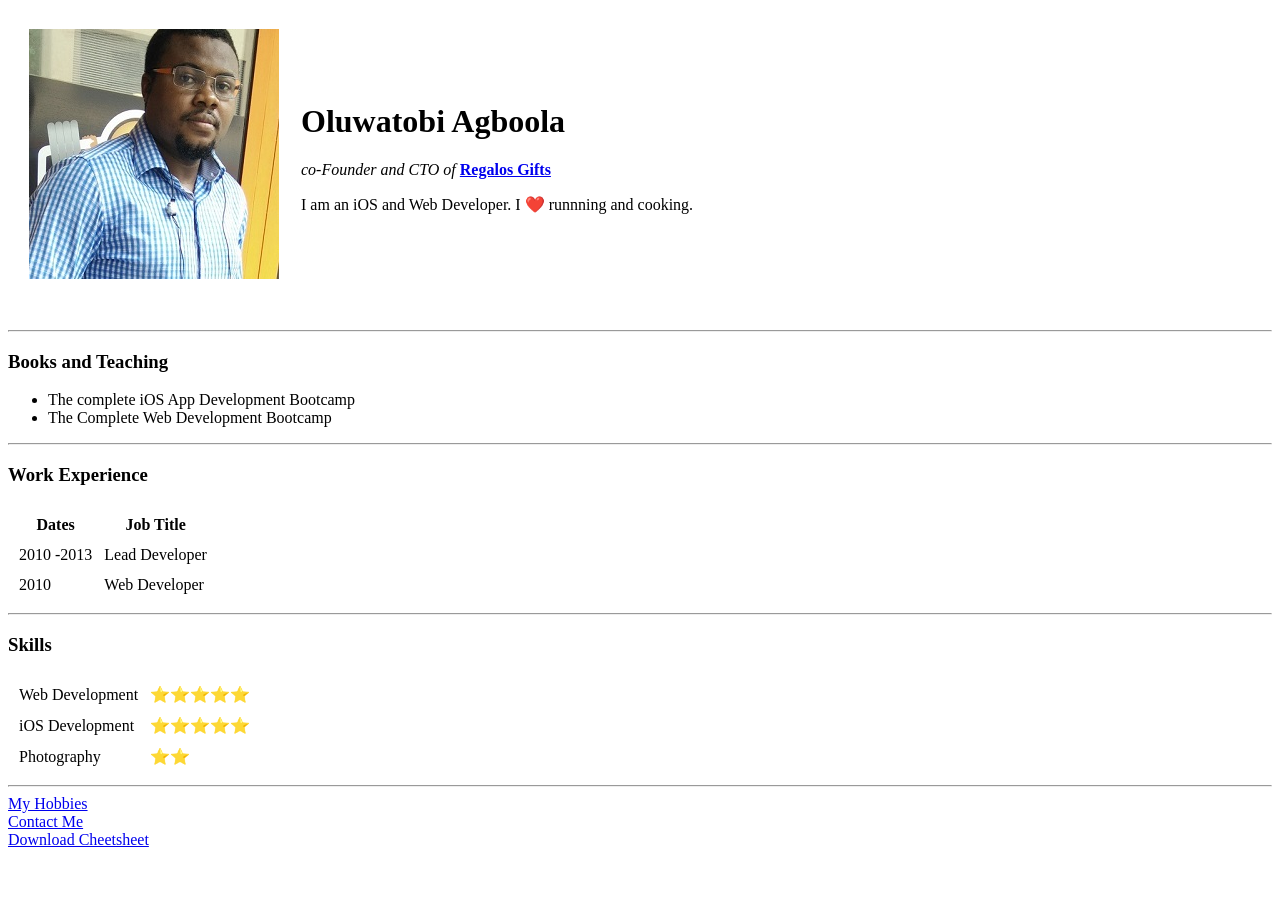
==== index.html @ 07830fc8 "Added Initial Cv website files" ====
<!DOCTYPE html>
<html lang="en" dir="ltr">

<head>
  <meta charset="utf-8">
  <title>Tobi's Personal Site</title>
</head>

<body>
  <table cellspacing="20">
    <tr>
      <td><img align src="images/toby.jpg" alt="Oluwatobi Agboola Pic"></td>
      <td>
        <h1>Oluwatobi Agboola</h1>
        <p><em>co-Founder and CTO of</em> <strong><a href="http://regalosgifts.com.ng">Regalos Gifts</strong></a></p>
        <p>I am an iOS and Web Developer. I ❤️ runnning and cooking.</p>
      </td>

    </tr>
  </table>


  <br>

  <hr>
  <h3>Books and Teaching</h3>
  <ul>
    <li>The complete iOS App Development Bootcamp</li>
    <li>The Complete Web Development Bootcamp</li>
  </ul>
  <hr>
  <h3>Work Experience</h3>
  <table cellspacing="10">
    <thead>
      <tr>
        <th>Dates</th>
        <th>Job Title</th>
      </tr>
    </thead>
    <tbody>
      <tr>
        <td>2010 -2013</td>
        <td>Lead Developer</td>
      </tr>
      <tr>
        <td>2010</td>
        <td>Web Developer</td>
      </tr>
    </tbody>
    <tfoot>

    </tfoot>


  </table>
  <hr>
  <h3>Skills</h3>
  <table cellspacing="10">
    <tr>
      <td>Web Development</td>
      <td>⭐⭐⭐⭐⭐</td>
    </tr>
    <tr>
      <td>iOS Development</td>
      <td>⭐⭐⭐⭐⭐</td>
    </tr>
    <tr>
      <td>Photography</td>
      <td>⭐⭐</td>
    </tr>
  </table>
  <hr>
  <a href="hobbies.html">My Hobbies</a>
  <br>
  <a href="contact.html">Contact Me</a>
  <br>
  <a href="https://web.stanford.edu/group/csp/cs21/htmlcheatsheet.pdf" download>Download Cheetsheet</a>



</body>

</html>
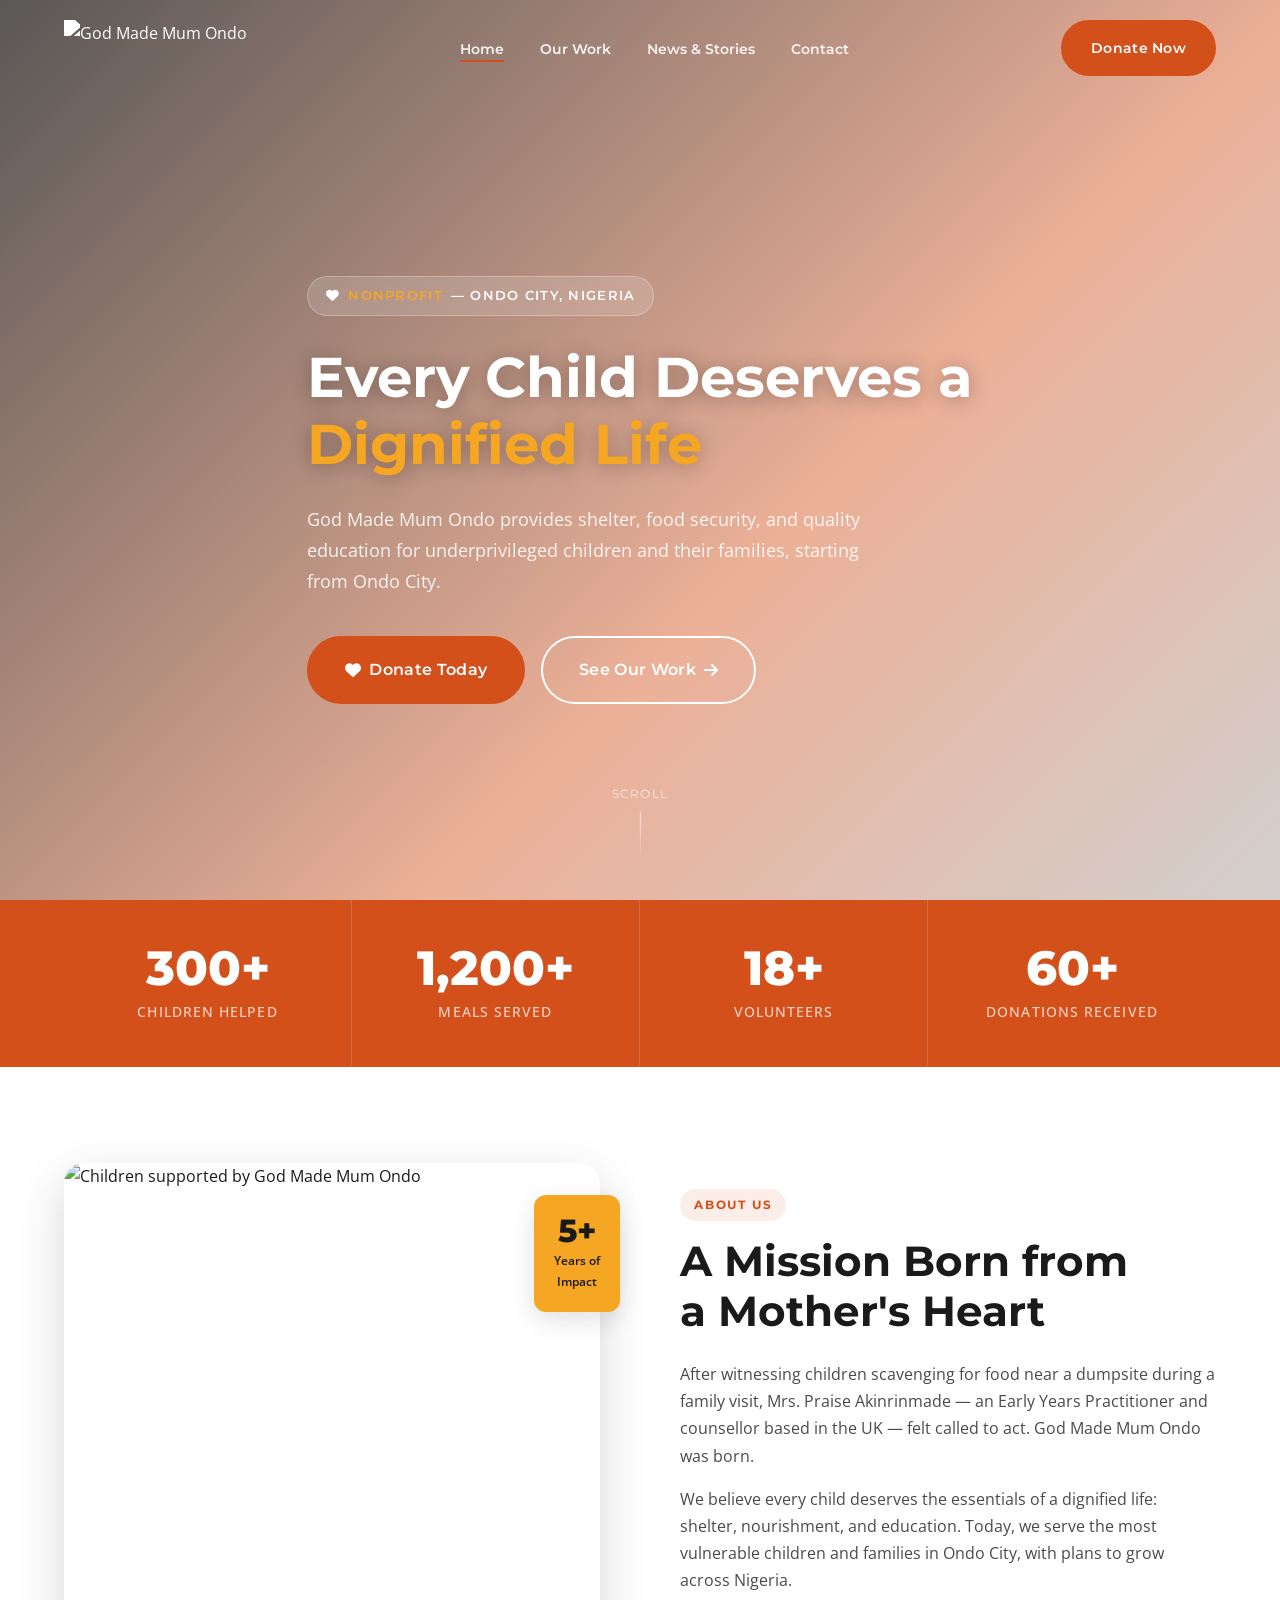
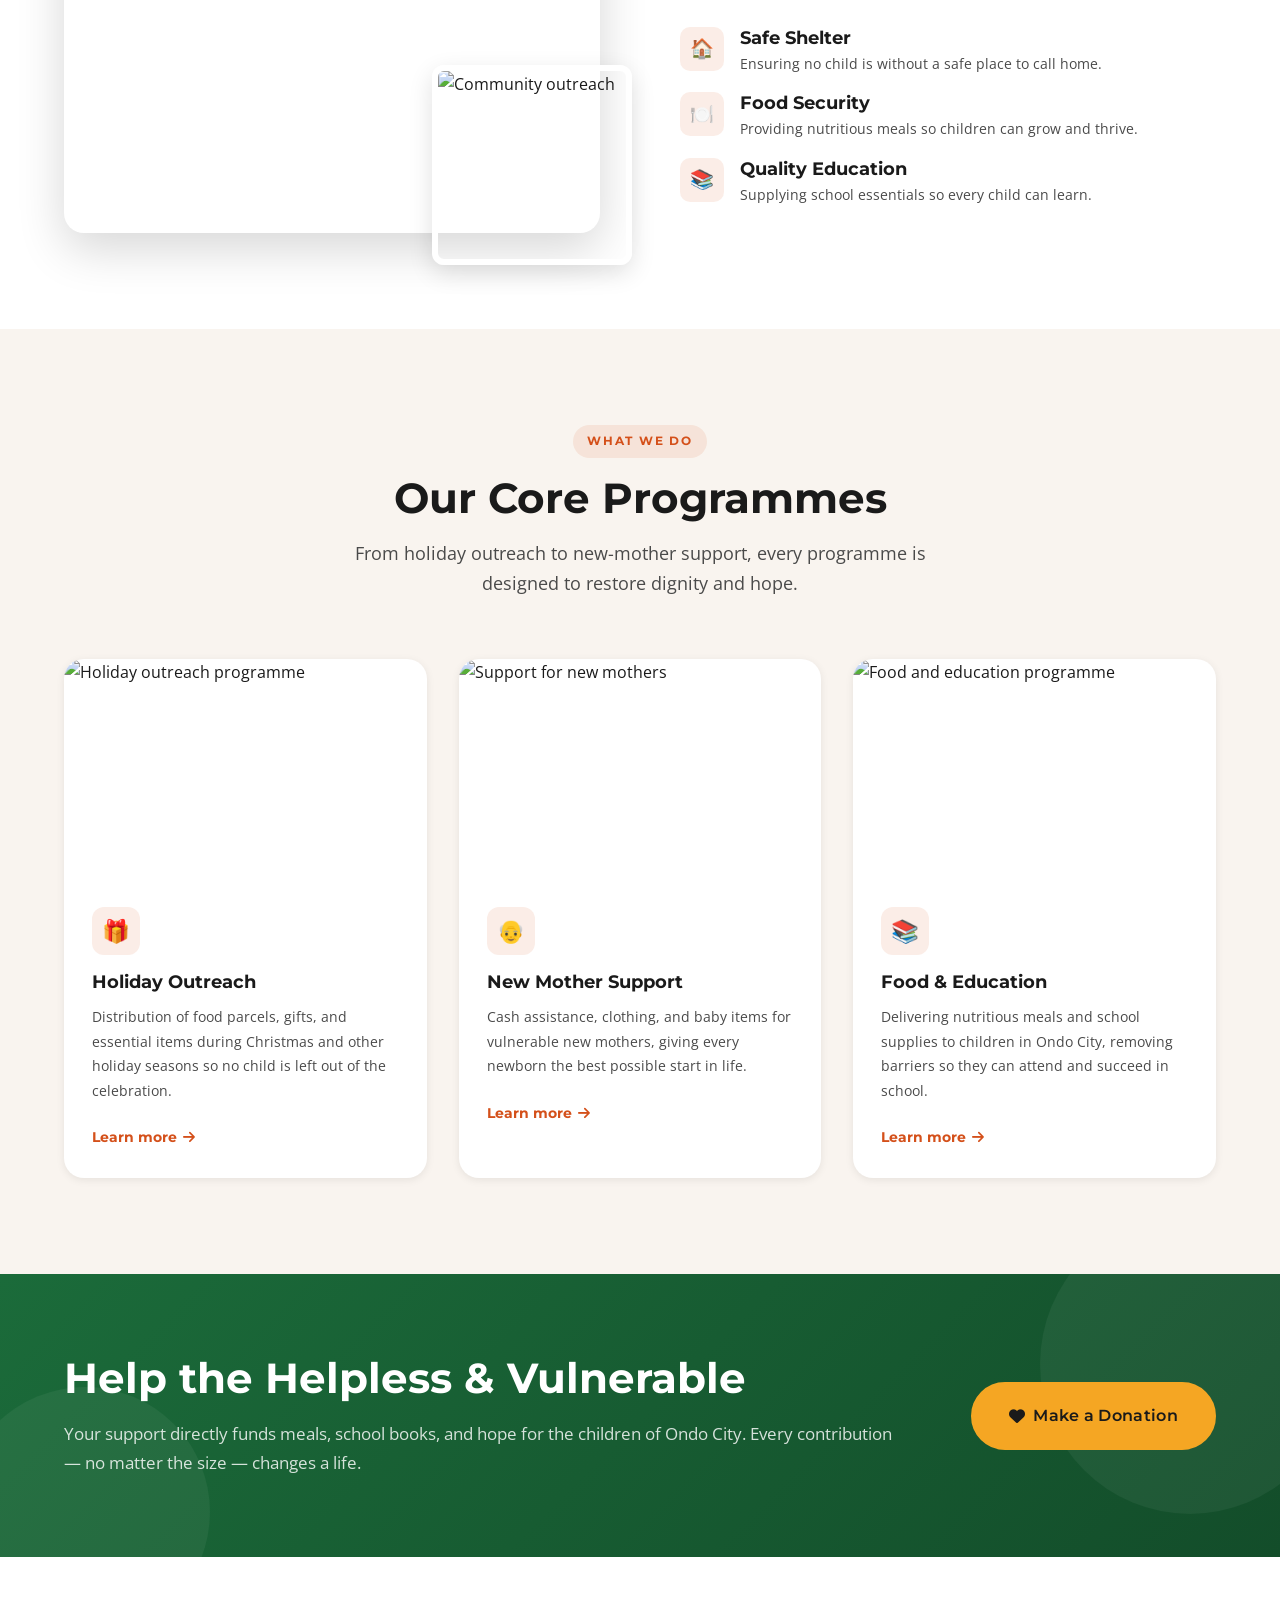
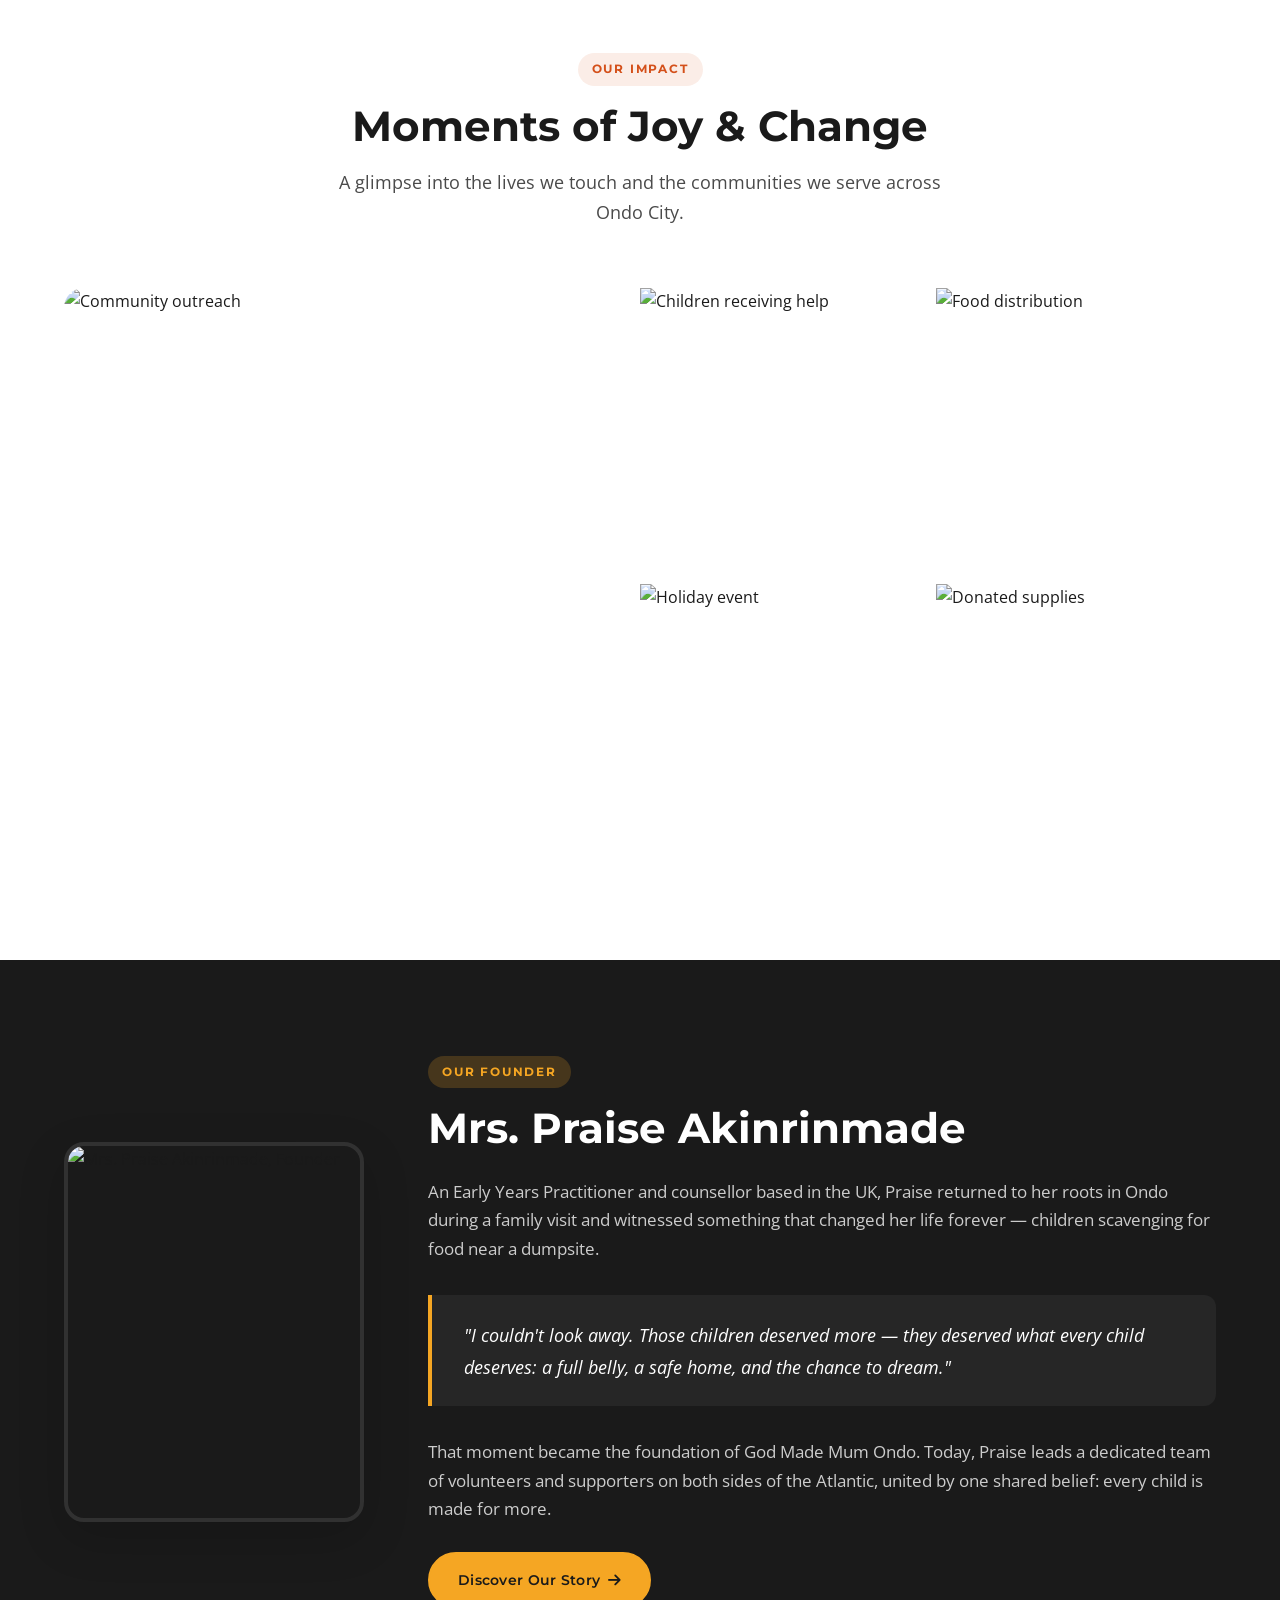
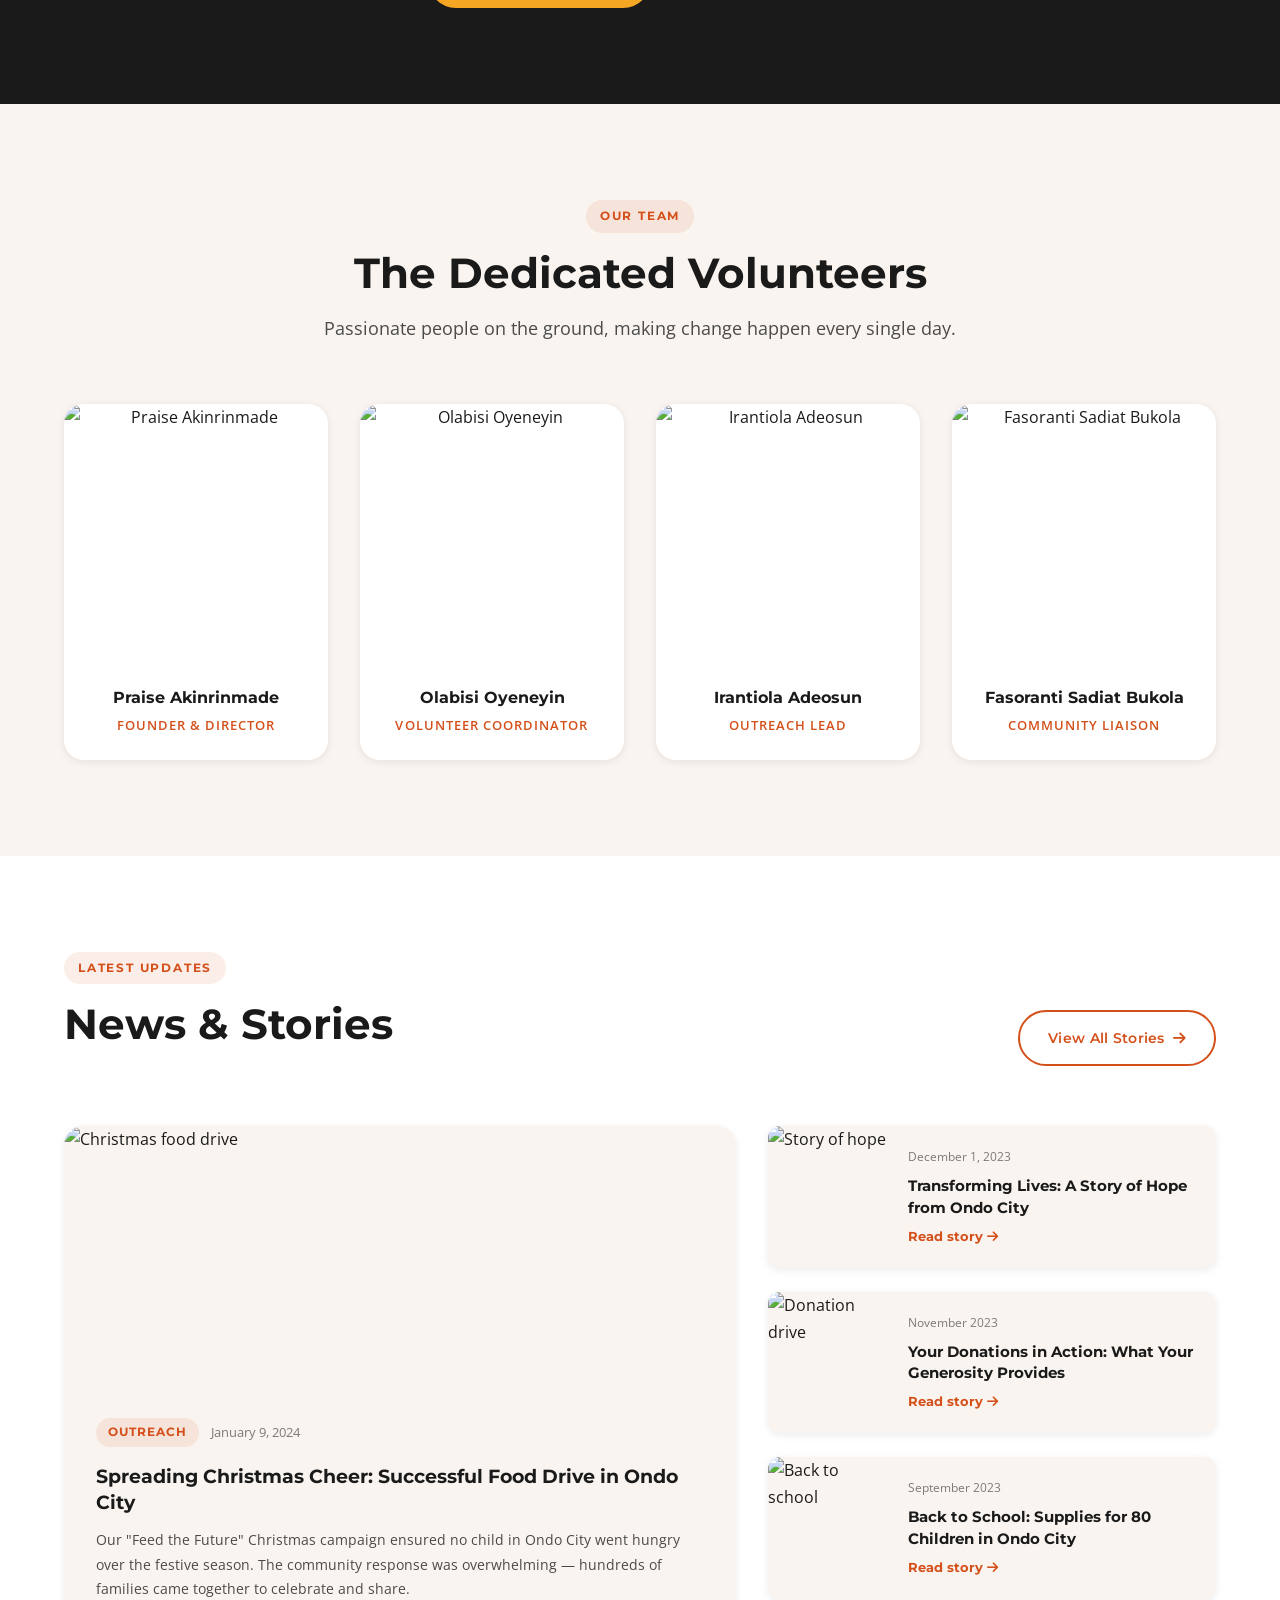
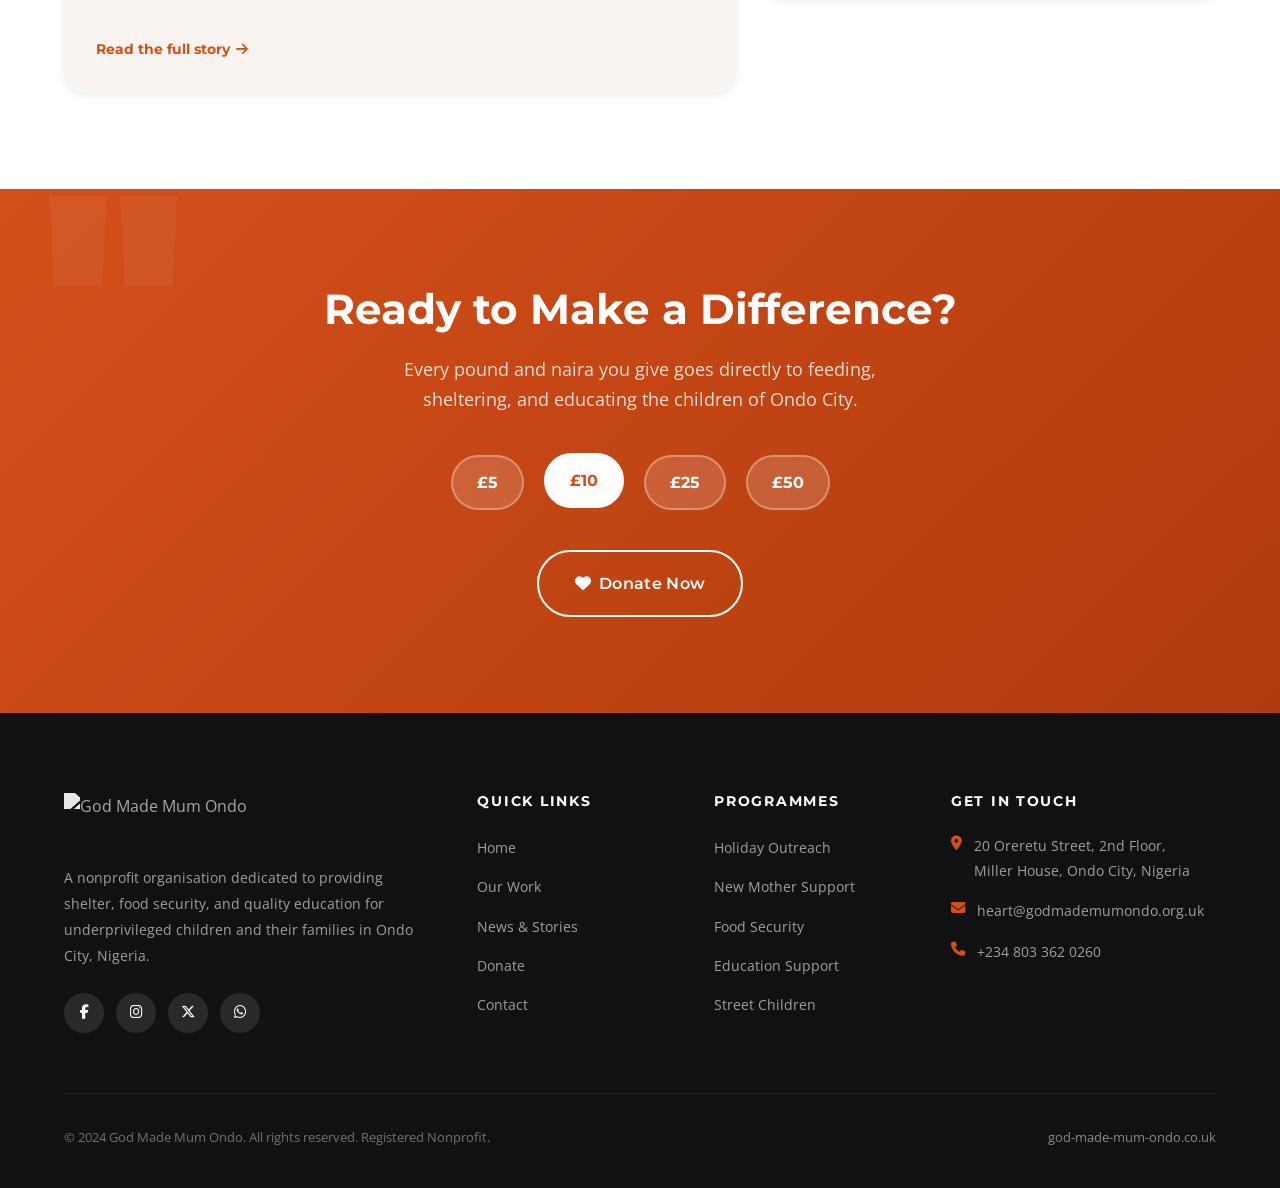
==== commit 73405efd: "Rebuild God Made Mum Ondo nonprofit website with polished modern design Complete redesign of the cha" ====
--- a/index.html
+++ b/index.html
@@ -1,83 +1,543 @@
 <!DOCTYPE html>
-<html lang="en" dir="ltr">
-
+<html lang="en">
 <head>
-  <meta charset="utf-8">
-  <title>Tobi's Personal Site</title>
+  <meta charset="UTF-8" />
+  <meta name="viewport" content="width=device-width, initial-scale=1.0" />
+  <meta name="description" content="God Made Mum Ondo – A nonprofit providing shelter, food, and education for vulnerable children and families in Ondo City, Nigeria." />
+  <title>God Made Mum Ondo | Help the Helpless &amp; Vulnerable</title>
+
+  <!-- Fonts -->
+  <link rel="preconnect" href="https://fonts.googleapis.com" />
+  <link rel="preconnect" href="https://fonts.gstatic.com" crossorigin />
+  <link href="https://fonts.googleapis.com/css2?family=Montserrat:wght@400;600;700;800&family=Open+Sans:ital,wght@0,400;0,500;0,600;1,400&display=swap" rel="stylesheet" />
+
+  <!-- Icons -->
+  <link rel="stylesheet" href="https://cdnjs.cloudflare.com/ajax/libs/font-awesome/6.5.1/css/all.min.css" />
+
+  <!-- Stylesheet -->
+  <link rel="stylesheet" href="styles.css" />
+
+  <link rel="icon" href="https://god-made-mum-ondo.co.uk/wp-content/uploads/2024/01/cropped-godmademum-logo.png" type="image/png" />
 </head>
-
 <body>
-  <table cellspacing="20">
-    <tr>
-      <td><img align src="images/toby.jpg" alt="Oluwatobi Agboola Pic"></td>
-      <td>
-        <h1>Oluwatobi Agboola</h1>
-        <p><em>co-Founder and CTO of</em> <strong><a href="http://regalosgifts.com.ng">Regalos Gifts</strong></a></p>
-        <p>I am an iOS and Web Developer. I ❤️ runnning and cooking.</p>
-      </td>
-
-    </tr>
-  </table>
-
-
-  <br>
-
-  <hr>
-  <h3>Books and Teaching</h3>
-  <ul>
-    <li>The complete iOS App Development Bootcamp</li>
-    <li>The Complete Web Development Bootcamp</li>
-  </ul>
-  <hr>
-  <h3>Work Experience</h3>
-  <table cellspacing="10">
-    <thead>
-      <tr>
-        <th>Dates</th>
-        <th>Job Title</th>
-      </tr>
-    </thead>
-    <tbody>
-      <tr>
-        <td>2010 -2013</td>
-        <td>Lead Developer</td>
-      </tr>
-      <tr>
-        <td>2010</td>
-        <td>Web Developer</td>
-      </tr>
-    </tbody>
-    <tfoot>
-
-    </tfoot>
-
-
-  </table>
-  <hr>
-  <h3>Skills</h3>
-  <table cellspacing="10">
-    <tr>
-      <td>Web Development</td>
-      <td>⭐⭐⭐⭐⭐</td>
-    </tr>
-    <tr>
-      <td>iOS Development</td>
-      <td>⭐⭐⭐⭐⭐</td>
-    </tr>
-    <tr>
-      <td>Photography</td>
-      <td>⭐⭐</td>
-    </tr>
-  </table>
-  <hr>
-  <a href="hobbies.html">My Hobbies</a>
-  <br>
-  <a href="contact.html">Contact Me</a>
-  <br>
-  <a href="https://web.stanford.edu/group/csp/cs21/htmlcheatsheet.pdf" download>Download Cheetsheet</a>
-
-
-
+
+  <!-- ===================== NAVBAR ===================== -->
+  <nav class="navbar">
+    <div class="container navbar-inner">
+      <a href="index.html" class="navbar-logo">
+        <img src="https://god-made-mum-ondo.co.uk/wp-content/uploads/2024/01/godmademum-logo.png" alt="God Made Mum Ondo" />
+      </a>
+
+      <ul class="navbar-nav">
+        <li><a href="index.html" class="active">Home</a></li>
+        <li><a href="our-work.html">Our Work</a></li>
+        <li><a href="news.html">News &amp; Stories</a></li>
+        <li><a href="contact.html">Contact</a></li>
+      </ul>
+
+      <div class="navbar-cta">
+        <a href="donate.html" class="btn btn-primary">Donate Now</a>
+      </div>
+
+      <button class="hamburger" aria-label="Open menu" aria-expanded="false">
+        <span></span><span></span><span></span>
+      </button>
+    </div>
+  </nav>
+
+  <!-- Mobile Menu -->
+  <div class="mobile-menu" role="dialog" aria-modal="true">
+    <button class="mobile-menu-close" aria-label="Close menu">&times;</button>
+    <a href="index.html">Home</a>
+    <a href="our-work.html">Our Work</a>
+    <a href="news.html">News &amp; Stories</a>
+    <a href="contact.html">Contact</a>
+    <a href="donate.html" class="btn btn-primary">Donate Now</a>
+  </div>
+
+  <!-- ===================== HERO ===================== -->
+  <section class="hero">
+    <div class="hero-bg"></div>
+    <div class="container">
+      <div class="hero-content">
+        <div class="hero-badge">
+          <i class="fa-solid fa-heart"></i>
+          <span>Nonprofit</span> &mdash; Ondo City, Nigeria
+        </div>
+
+        <h1>Every Child Deserves a<br /><em>Dignified Life</em></h1>
+
+        <p>
+          God Made Mum Ondo provides shelter, food security, and quality education
+          for underprivileged children and their families, starting from Ondo City.
+        </p>
+
+        <div class="hero-actions">
+          <a href="donate.html" class="btn btn-primary btn-lg">
+            <i class="fa-solid fa-heart"></i> Donate Today
+          </a>
+          <a href="our-work.html" class="btn btn-outline btn-lg">
+            See Our Work <i class="fa-solid fa-arrow-right"></i>
+          </a>
+        </div>
+      </div>
+    </div>
+
+    <div class="hero-scroll">Scroll</div>
+  </section>
+
+  <!-- ===================== STATS BAR ===================== -->
+  <section class="stats-bar">
+    <div class="container">
+      <div class="stats-grid">
+        <div class="stat-item fade-up">
+          <div class="stat-number" data-count="500" data-suffix="+">0</div>
+          <div class="stat-label">Children Helped</div>
+        </div>
+        <div class="stat-item fade-up fade-up-delay-1">
+          <div class="stat-number" data-count="2000" data-suffix="+">0</div>
+          <div class="stat-label">Meals Served</div>
+        </div>
+        <div class="stat-item fade-up fade-up-delay-2">
+          <div class="stat-number" data-count="30" data-suffix="+">0</div>
+          <div class="stat-label">Volunteers</div>
+        </div>
+        <div class="stat-item fade-up fade-up-delay-3">
+          <div class="stat-number" data-count="100" data-suffix="+">0</div>
+          <div class="stat-label">Donations Received</div>
+        </div>
+      </div>
+    </div>
+  </section>
+
+  <!-- ===================== ABOUT ===================== -->
+  <section class="section about">
+    <div class="container">
+      <div class="about-grid">
+
+        <div class="about-images fade-up">
+          <img
+            class="about-img-main"
+            src="https://god-made-mum-ondo.co.uk/wp-content/uploads/2024/01/cveoh_jjmee-1024x813.jpg"
+            alt="Children supported by God Made Mum Ondo"
+          />
+          <div class="about-badge">
+            <div class="about-badge-number">5+</div>
+            <div class="about-badge-text">Years of<br>Impact</div>
+          </div>
+          <img
+            class="about-img-accent"
+            src="https://god-made-mum-ondo.co.uk/wp-content/uploads/2024/01/ym4my-xj8ey-683x1024.jpg"
+            alt="Community outreach"
+          />
+        </div>
+
+        <div class="about-content fade-up fade-up-delay-2">
+          <span class="section-label">About Us</span>
+          <h2>A Mission Born from<br />a Mother's Heart</h2>
+          <p>
+            After witnessing children scavenging for food near a dumpsite during
+            a family visit, Mrs. Praise Akinrinmade — an Early Years Practitioner
+            and counsellor based in the UK — felt called to act. God Made Mum Ondo
+            was born.
+          </p>
+          <p>
+            We believe every child deserves the essentials of a dignified life:
+            shelter, nourishment, and education. Today, we serve the most vulnerable
+            children and families in Ondo City, with plans to grow across Nigeria.
+          </p>
+
+          <div class="about-values">
+            <div class="about-value">
+              <div class="about-value-icon">&#127968;</div>
+              <div class="about-value-text">
+                <h4>Safe Shelter</h4>
+                <p>Ensuring no child is without a safe place to call home.</p>
+              </div>
+            </div>
+            <div class="about-value">
+              <div class="about-value-icon">&#127869;&#65039;</div>
+              <div class="about-value-text">
+                <h4>Food Security</h4>
+                <p>Providing nutritious meals so children can grow and thrive.</p>
+              </div>
+            </div>
+            <div class="about-value">
+              <div class="about-value-icon">&#128218;</div>
+              <div class="about-value-text">
+                <h4>Quality Education</h4>
+                <p>Supplying school essentials so every child can learn.</p>
+              </div>
+            </div>
+          </div>
+        </div>
+
+      </div>
+    </div>
+  </section>
+
+  <!-- ===================== PROGRAMS ===================== -->
+  <section class="section programs">
+    <div class="container">
+      <div class="section-header center">
+        <span class="section-label">What We Do</span>
+        <h2>Our Core Programmes</h2>
+        <p>From holiday outreach to new-mother support, every programme is designed to restore dignity and hope.</p>
+      </div>
+
+      <div class="programs-grid">
+
+        <div class="program-card fade-up">
+          <div class="program-card-img">
+            <img src="https://god-made-mum-ondo.co.uk/wp-content/uploads/2024/01/img_feedback_Home01-9SMK7PU.jpg" alt="Holiday outreach programme" />
+          </div>
+          <div class="program-card-body">
+            <div class="program-card-icon">&#127873;</div>
+            <h3>Holiday Outreach</h3>
+            <p>Distribution of food parcels, gifts, and essential items during Christmas and other holiday seasons so no child is left out of the celebration.</p>
+            <a href="our-work.html" class="program-card-link">Learn more <i class="fa-solid fa-arrow-right"></i></a>
+          </div>
+        </div>
+
+        <div class="program-card fade-up fade-up-delay-1">
+          <div class="program-card-img">
+            <img src="https://god-made-mum-ondo.co.uk/wp-content/uploads/2024/01/img_feedback_Home01-6XDVXLQ.jpg" alt="Support for new mothers" />
+          </div>
+          <div class="program-card-body">
+            <div class="program-card-icon">&#128116;</div>
+            <h3>New Mother Support</h3>
+            <p>Cash assistance, clothing, and baby items for vulnerable new mothers, giving every newborn the best possible start in life.</p>
+            <a href="our-work.html" class="program-card-link">Learn more <i class="fa-solid fa-arrow-right"></i></a>
+          </div>
+        </div>
+
+        <div class="program-card fade-up fade-up-delay-2">
+          <div class="program-card-img">
+            <img src="https://god-made-mum-ondo.co.uk/wp-content/uploads/2024/01/img_feedback_Home01-H92P9TT.jpg" alt="Food and education programme" />
+          </div>
+          <div class="program-card-body">
+            <div class="program-card-icon">&#128218;</div>
+            <h3>Food &amp; Education</h3>
+            <p>Delivering nutritious meals and school supplies to children in Ondo City, removing barriers so they can attend and succeed in school.</p>
+            <a href="our-work.html" class="program-card-link">Learn more <i class="fa-solid fa-arrow-right"></i></a>
+          </div>
+        </div>
+
+      </div>
+    </div>
+  </section>
+
+  <!-- ===================== MISSION BANNER ===================== -->
+  <section class="mission-banner">
+    <div class="container">
+      <div class="mission-banner-inner">
+        <div class="fade-up">
+          <h2>Help the Helpless &amp; Vulnerable</h2>
+          <p>
+            Your support directly funds meals, school books, and hope for the children
+            of Ondo City. Every contribution — no matter the size — changes a life.
+          </p>
+        </div>
+        <div class="fade-up fade-up-delay-2">
+          <a href="donate.html" class="btn btn-secondary btn-lg">
+            <i class="fa-solid fa-heart"></i> Make a Donation
+          </a>
+        </div>
+      </div>
+    </div>
+  </section>
+
+  <!-- ===================== GALLERY ===================== -->
+  <section class="section gallery">
+    <div class="container">
+      <div class="section-header center">
+        <span class="section-label">Our Impact</span>
+        <h2>Moments of Joy &amp; Change</h2>
+        <p>A glimpse into the lives we touch and the communities we serve across Ondo City.</p>
+      </div>
+
+      <div class="gallery-grid fade-up">
+        <div class="gallery-item">
+          <img src="https://god-made-mum-ondo.co.uk/wp-content/uploads/2024/01/img_feedback_Home01-U8SCECN.jpg" alt="Community outreach" />
+          <div class="gallery-overlay"></div>
+        </div>
+        <div class="gallery-item">
+          <img src="https://god-made-mum-ondo.co.uk/wp-content/uploads/2024/01/img_feedback_Home01-UKNM2Q8.jpg" alt="Children receiving help" />
+          <div class="gallery-overlay"></div>
+        </div>
+        <div class="gallery-item">
+          <img src="https://god-made-mum-ondo.co.uk/wp-content/uploads/2024/01/img_feedback_Home01-5K6CPQD.jpg" alt="Food distribution" />
+          <div class="gallery-overlay"></div>
+        </div>
+        <div class="gallery-item">
+          <img src="https://god-made-mum-ondo.co.uk/wp-content/uploads/2024/12/2024-12-16-06_09_22-Instagram-—-Mozilla-Firefox.png" alt="Holiday event" />
+          <div class="gallery-overlay"></div>
+        </div>
+        <div class="gallery-item">
+          <img src="https://god-made-mum-ondo.co.uk/wp-content/uploads/2024/01/box.jpg" alt="Donated supplies" />
+          <div class="gallery-overlay"></div>
+        </div>
+      </div>
+    </div>
+  </section>
+
+  <!-- ===================== FOUNDER ===================== -->
+  <section class="founder">
+    <div class="container">
+      <div class="founder-inner">
+
+        <div class="founder-img fade-up">
+          <img
+            src="https://god-made-mum-ondo.co.uk/wp-content/uploads/2024/12/Praise-Akinrinmade-225x300.jpeg"
+            alt="Mrs. Praise Akinrinmade, Founder"
+          />
+        </div>
+
+        <div class="founder-content fade-up fade-up-delay-2">
+          <span class="section-label">Our Founder</span>
+          <h2>Mrs. Praise Akinrinmade</h2>
+          <p>
+            An Early Years Practitioner and counsellor based in the UK, Praise
+            returned to her roots in Ondo during a family visit and witnessed
+            something that changed her life forever — children scavenging for
+            food near a dumpsite.
+          </p>
+
+          <div class="founder-quote">
+            <p>
+              "I couldn't look away. Those children deserved more — they deserved
+              what every child deserves: a full belly, a safe home, and the chance
+              to dream."
+            </p>
+          </div>
+
+          <p>
+            That moment became the foundation of God Made Mum Ondo. Today, Praise
+            leads a dedicated team of volunteers and supporters on both sides of the
+            Atlantic, united by one shared belief: every child is made for more.
+          </p>
+
+          <a href="our-work.html" class="btn btn-secondary" style="margin-top:12px;">
+            Discover Our Story <i class="fa-solid fa-arrow-right"></i>
+          </a>
+        </div>
+
+      </div>
+    </div>
+  </section>
+
+  <!-- ===================== TEAM ===================== -->
+  <section class="section team">
+    <div class="container">
+      <div class="section-header center">
+        <span class="section-label">Our Team</span>
+        <h2>The Dedicated Volunteers</h2>
+        <p>Passionate people on the ground, making change happen every single day.</p>
+      </div>
+
+      <div class="team-grid">
+
+        <div class="team-card fade-up">
+          <div class="team-card-img">
+            <img src="https://god-made-mum-ondo.co.uk/wp-content/uploads/2024/12/Praise-Akinrinmade-225x300.jpeg" alt="Praise Akinrinmade" />
+          </div>
+          <div class="team-card-body">
+            <h4>Praise Akinrinmade</h4>
+            <p>Founder &amp; Director</p>
+          </div>
+        </div>
+
+        <div class="team-card fade-up fade-up-delay-1">
+          <div class="team-card-img">
+            <img src="https://god-made-mum-ondo.co.uk/wp-content/uploads/2024/01/img_Team-TPYW66E.jpg" alt="Olabisi Oyeneyin" />
+          </div>
+          <div class="team-card-body">
+            <h4>Olabisi Oyeneyin</h4>
+            <p>Volunteer Coordinator</p>
+          </div>
+        </div>
+
+        <div class="team-card fade-up fade-up-delay-2">
+          <div class="team-card-img">
+            <img src="https://god-made-mum-ondo.co.uk/wp-content/uploads/2024/01/img_Team-UQAW7C5.jpg" alt="Irantiola Adeosun" />
+          </div>
+          <div class="team-card-body">
+            <h4>Irantiola Adeosun</h4>
+            <p>Outreach Lead</p>
+          </div>
+        </div>
+
+        <div class="team-card fade-up fade-up-delay-3">
+          <div class="team-card-img">
+            <img src="https://god-made-mum-ondo.co.uk/wp-content/uploads/2024/01/img_team_Home02-ETLLW9Z.jpg" alt="Fasoranti Sadiat Bukola" />
+          </div>
+          <div class="team-card-body">
+            <h4>Fasoranti Sadiat Bukola</h4>
+            <p>Community Liaison</p>
+          </div>
+        </div>
+
+      </div>
+    </div>
+  </section>
+
+  <!-- ===================== NEWS SECTION ===================== -->
+  <section class="section news">
+    <div class="container">
+      <div class="section-header" style="display:flex;align-items:flex-end;justify-content:space-between;flex-wrap:wrap;gap:20px;">
+        <div>
+          <span class="section-label">Latest Updates</span>
+          <h2>News &amp; Stories</h2>
+        </div>
+        <a href="news.html" class="btn btn-outline-dark">View All Stories <i class="fa-solid fa-arrow-right"></i></a>
+      </div>
+
+      <div class="news-grid">
+
+        <div class="news-card fade-up">
+          <div class="news-card-img">
+            <img src="https://god-made-mum-ondo.co.uk/wp-content/uploads/2024/12/2024-12-16-06_09_22-Instagram-—-Mozilla-Firefox.png" alt="Christmas food drive" />
+          </div>
+          <div class="news-card-body">
+            <div class="news-card-meta">
+              <span class="news-tag">Outreach</span>
+              <span class="news-date">January 9, 2024</span>
+            </div>
+            <h3>Spreading Christmas Cheer: Successful Food Drive in Ondo City</h3>
+            <p>
+              Our "Feed the Future" Christmas campaign ensured no child in Ondo City
+              went hungry over the festive season. The community response was
+              overwhelming — hundreds of families came together to celebrate and share.
+            </p>
+            <a href="news.html" class="news-card-link">Read the full story <i class="fa-solid fa-arrow-right"></i></a>
+          </div>
+        </div>
+
+        <div class="news-sidebar">
+          <div class="news-mini fade-up fade-up-delay-1">
+            <div class="news-mini-img">
+              <img src="https://god-made-mum-ondo.co.uk/wp-content/uploads/2024/01/img_feedback_Home01-9SMK7PU.jpg" alt="Story of hope" />
+            </div>
+            <div class="news-mini-body">
+              <div class="news-date">December 1, 2023</div>
+              <h4>Transforming Lives: A Story of Hope from Ondo City</h4>
+              <a href="news.html">Read story <i class="fa-solid fa-arrow-right"></i></a>
+            </div>
+          </div>
+
+          <div class="news-mini fade-up fade-up-delay-2">
+            <div class="news-mini-img">
+              <img src="https://god-made-mum-ondo.co.uk/wp-content/uploads/2024/01/box.jpg" alt="Donation drive" />
+            </div>
+            <div class="news-mini-body">
+              <div class="news-date">November 2023</div>
+              <h4>Your Donations in Action: What Your Generosity Provides</h4>
+              <a href="news.html">Read story <i class="fa-solid fa-arrow-right"></i></a>
+            </div>
+          </div>
+
+          <div class="news-mini fade-up fade-up-delay-3">
+            <div class="news-mini-img">
+              <img src="https://god-made-mum-ondo.co.uk/wp-content/uploads/2024/01/img_feedback_Home01-H92P9TT.jpg" alt="Back to school" />
+            </div>
+            <div class="news-mini-body">
+              <div class="news-date">September 2023</div>
+              <h4>Back to School: Supplies for 80 Children in Ondo City</h4>
+              <a href="news.html">Read story <i class="fa-solid fa-arrow-right"></i></a>
+            </div>
+          </div>
+        </div>
+
+      </div>
+    </div>
+  </section>
+
+  <!-- ===================== DONATE CTA ===================== -->
+  <section class="donate-cta">
+    <div class="container">
+      <h2>Ready to Make a Difference?</h2>
+      <p>Every pound and naira you give goes directly to feeding, sheltering, and educating the children of Ondo City.</p>
+
+      <div class="donate-options" style="margin-bottom:40px;">
+        <span class="donate-amount-btn">&#163;5</span>
+        <span class="donate-amount-btn active">&#163;10</span>
+        <span class="donate-amount-btn">&#163;25</span>
+        <span class="donate-amount-btn">&#163;50</span>
+      </div>
+
+      <a href="donate.html" class="btn btn-outline btn-lg">
+        <i class="fa-solid fa-heart"></i> Donate Now
+      </a>
+    </div>
+  </section>
+
+  <!-- ===================== FOOTER ===================== -->
+  <footer class="footer">
+    <div class="container">
+      <div class="footer-grid">
+
+        <div class="footer-brand">
+          <img src="https://god-made-mum-ondo.co.uk/wp-content/uploads/2024/01/godmademum-logo.png" alt="God Made Mum Ondo" />
+          <p>
+            A nonprofit organisation dedicated to providing shelter, food security,
+            and quality education for underprivileged children and their families
+            in Ondo City, Nigeria.
+          </p>
+          <div class="footer-social">
+            <a href="#" class="social-btn" aria-label="Facebook"><i class="fa-brands fa-facebook-f"></i></a>
+            <a href="#" class="social-btn" aria-label="Instagram"><i class="fa-brands fa-instagram"></i></a>
+            <a href="#" class="social-btn" aria-label="Twitter"><i class="fa-brands fa-x-twitter"></i></a>
+            <a href="#" class="social-btn" aria-label="WhatsApp"><i class="fa-brands fa-whatsapp"></i></a>
+          </div>
+        </div>
+
+        <div class="footer-col">
+          <h5>Quick Links</h5>
+          <ul>
+            <li><a href="index.html">Home</a></li>
+            <li><a href="our-work.html">Our Work</a></li>
+            <li><a href="news.html">News &amp; Stories</a></li>
+            <li><a href="donate.html">Donate</a></li>
+            <li><a href="contact.html">Contact</a></li>
+          </ul>
+        </div>
+
+        <div class="footer-col">
+          <h5>Programmes</h5>
+          <ul>
+            <li><a href="our-work.html">Holiday Outreach</a></li>
+            <li><a href="our-work.html">New Mother Support</a></li>
+            <li><a href="our-work.html">Food Security</a></li>
+            <li><a href="our-work.html">Education Support</a></li>
+            <li><a href="our-work.html">Street Children</a></li>
+          </ul>
+        </div>
+
+        <div class="footer-col">
+          <h5>Get in Touch</h5>
+          <div class="footer-contact-item">
+            <i class="fa-solid fa-location-dot footer-contact-icon"></i>
+            <span>20 Oreretu Street, 2nd Floor,<br />Miller House, Ondo City, Nigeria</span>
+          </div>
+          <div class="footer-contact-item">
+            <i class="fa-solid fa-envelope footer-contact-icon"></i>
+            <a href="mailto:heart@godmademumondo.org.uk">heart@godmademumondo.org.uk</a>
+          </div>
+          <div class="footer-contact-item">
+            <i class="fa-solid fa-phone footer-contact-icon"></i>
+            <a href="tel:+2348033620260">+234 803 362 0260</a>
+          </div>
+        </div>
+
+      </div>
+
+      <div class="footer-bottom">
+        <p>&copy; 2024 God Made Mum Ondo. All rights reserved. Registered Nonprofit.</p>
+        <a href="https://god-made-mum-ondo.co.uk" target="_blank" rel="noopener">god-made-mum-ondo.co.uk</a>
+      </div>
+    </div>
+  </footer>
+
+  <script src="main.js"></script>
 </body>
-
 </html>
--- a/styles.css
+++ b/styles.css
@@ -0,0 +1,1561 @@
+/* ============================================
+   GOD MADE MUM ONDO - Global Stylesheet
+   ============================================ */
+
+/* --- CSS Variables --- */
+:root {
+  --primary: #D4501A;
+  --primary-dark: #B03A0E;
+  --primary-light: #F07040;
+  --secondary: #F5A623;
+  --secondary-light: #FDD07A;
+  --green: #1B6B3A;
+  --green-dark: #134D2A;
+  --green-light: #2E9F57;
+  --dark: #1A1A1A;
+  --mid: #4A4A4A;
+  --muted: #7A7A7A;
+  --light: #F9F4EF;
+  --white: #FFFFFF;
+  --border: #E8DDD5;
+  --shadow-sm: 0 2px 8px rgba(0,0,0,0.08);
+  --shadow-md: 0 8px 24px rgba(0,0,0,0.12);
+  --shadow-lg: 0 16px 48px rgba(0,0,0,0.16);
+  --radius: 12px;
+  --radius-lg: 20px;
+  --transition: 0.3s ease;
+}
+
+/* --- Reset & Base --- */
+*, *::before, *::after { box-sizing: border-box; margin: 0; padding: 0; }
+
+html { scroll-behavior: smooth; font-size: 16px; }
+
+body {
+  font-family: 'Open Sans', sans-serif;
+  color: var(--dark);
+  background: var(--white);
+  line-height: 1.7;
+  overflow-x: hidden;
+}
+
+img { max-width: 100%; height: auto; display: block; }
+
+a { color: inherit; text-decoration: none; }
+
+ul { list-style: none; }
+
+/* --- Typography --- */
+h1, h2, h3, h4, h5 {
+  font-family: 'Montserrat', sans-serif;
+  font-weight: 700;
+  line-height: 1.2;
+  color: var(--dark);
+}
+
+h1 { font-size: clamp(2rem, 5vw, 3.5rem); }
+h2 { font-size: clamp(1.6rem, 3.5vw, 2.6rem); }
+h3 { font-size: clamp(1.2rem, 2.5vw, 1.6rem); }
+h4 { font-size: 1.1rem; }
+
+p { margin-bottom: 1rem; color: var(--mid); }
+p:last-child { margin-bottom: 0; }
+
+/* --- Layout Utilities --- */
+.container {
+  max-width: 1200px;
+  margin: 0 auto;
+  padding: 0 24px;
+}
+
+.section {
+  padding: 96px 0;
+}
+
+.section-sm {
+  padding: 64px 0;
+}
+
+.section-label {
+  display: inline-block;
+  font-family: 'Montserrat', sans-serif;
+  font-size: 0.75rem;
+  font-weight: 700;
+  letter-spacing: 0.15em;
+  text-transform: uppercase;
+  color: var(--primary);
+  margin-bottom: 16px;
+  padding: 6px 14px;
+  background: rgba(212, 80, 26, 0.1);
+  border-radius: 100px;
+}
+
+.section-header {
+  margin-bottom: 60px;
+}
+
+.section-header.center {
+  text-align: center;
+  max-width: 640px;
+  margin-left: auto;
+  margin-right: auto;
+}
+
+.section-header h2 {
+  margin-bottom: 16px;
+}
+
+.section-header p {
+  font-size: 1.1rem;
+}
+
+/* --- Buttons --- */
+.btn {
+  display: inline-flex;
+  align-items: center;
+  gap: 8px;
+  padding: 14px 28px;
+  border-radius: 100px;
+  font-family: 'Montserrat', sans-serif;
+  font-weight: 600;
+  font-size: 0.9rem;
+  letter-spacing: 0.02em;
+  cursor: pointer;
+  border: 2px solid transparent;
+  transition: var(--transition);
+  white-space: nowrap;
+}
+
+.btn-primary {
+  background: var(--primary);
+  color: var(--white);
+  border-color: var(--primary);
+}
+
+.btn-primary:hover {
+  background: var(--primary-dark);
+  border-color: var(--primary-dark);
+  transform: translateY(-2px);
+  box-shadow: 0 8px 24px rgba(212, 80, 26, 0.35);
+}
+
+.btn-secondary {
+  background: var(--secondary);
+  color: var(--dark);
+  border-color: var(--secondary);
+}
+
+.btn-secondary:hover {
+  background: #e09610;
+  border-color: #e09610;
+  transform: translateY(-2px);
+  box-shadow: 0 8px 24px rgba(245, 166, 35, 0.4);
+}
+
+.btn-outline {
+  background: transparent;
+  color: var(--white);
+  border-color: var(--white);
+}
+
+.btn-outline:hover {
+  background: var(--white);
+  color: var(--primary);
+  transform: translateY(-2px);
+}
+
+.btn-outline-dark {
+  background: transparent;
+  color: var(--primary);
+  border-color: var(--primary);
+}
+
+.btn-outline-dark:hover {
+  background: var(--primary);
+  color: var(--white);
+  transform: translateY(-2px);
+}
+
+.btn-green {
+  background: var(--green);
+  color: var(--white);
+  border-color: var(--green);
+}
+
+.btn-green:hover {
+  background: var(--green-dark);
+  border-color: var(--green-dark);
+  transform: translateY(-2px);
+  box-shadow: 0 8px 24px rgba(27, 107, 58, 0.35);
+}
+
+.btn-lg {
+  padding: 18px 36px;
+  font-size: 1rem;
+}
+
+/* --- Navigation --- */
+.navbar {
+  position: fixed;
+  top: 0;
+  left: 0;
+  right: 0;
+  z-index: 1000;
+  padding: 20px 0;
+  transition: background 0.4s ease, padding 0.4s ease, box-shadow 0.4s ease;
+}
+
+.navbar.scrolled {
+  background: var(--white);
+  padding: 14px 0;
+  box-shadow: 0 2px 20px rgba(0,0,0,0.08);
+}
+
+.navbar-inner {
+  display: flex;
+  align-items: center;
+  justify-content: space-between;
+}
+
+.navbar-logo img {
+  height: 56px;
+  width: auto;
+  transition: filter 0.3s ease;
+}
+
+.navbar:not(.scrolled) .navbar-logo img {
+  filter: brightness(0) invert(1);
+}
+
+.navbar-nav {
+  display: flex;
+  align-items: center;
+  gap: 36px;
+}
+
+.navbar-nav a {
+  font-family: 'Montserrat', sans-serif;
+  font-weight: 600;
+  font-size: 0.9rem;
+  color: var(--white);
+  transition: color var(--transition);
+  position: relative;
+}
+
+.navbar:not(.scrolled) .navbar-nav a {
+  color: rgba(255,255,255,0.9);
+}
+
+.navbar.scrolled .navbar-nav a {
+  color: var(--dark);
+}
+
+.navbar-nav a::after {
+  content: '';
+  position: absolute;
+  bottom: -4px;
+  left: 0;
+  right: 100%;
+  height: 2px;
+  background: var(--primary);
+  transition: right var(--transition);
+}
+
+.navbar-nav a:hover::after,
+.navbar-nav a.active::after {
+  right: 0;
+}
+
+.navbar.scrolled .navbar-nav a:hover {
+  color: var(--primary);
+}
+
+.navbar-cta {
+  display: flex;
+  align-items: center;
+  gap: 12px;
+}
+
+.hamburger {
+  display: none;
+  flex-direction: column;
+  gap: 5px;
+  background: none;
+  border: none;
+  cursor: pointer;
+  padding: 4px;
+}
+
+.hamburger span {
+  display: block;
+  width: 26px;
+  height: 2px;
+  background: var(--white);
+  transition: var(--transition);
+  border-radius: 2px;
+}
+
+.navbar.scrolled .hamburger span {
+  background: var(--dark);
+}
+
+.hamburger.open span:nth-child(1) { transform: translateY(7px) rotate(45deg); }
+.hamburger.open span:nth-child(2) { opacity: 0; }
+.hamburger.open span:nth-child(3) { transform: translateY(-7px) rotate(-45deg); }
+
+.mobile-menu {
+  display: none;
+  position: fixed;
+  top: 0;
+  left: 0;
+  right: 0;
+  bottom: 0;
+  background: var(--white);
+  z-index: 999;
+  flex-direction: column;
+  align-items: center;
+  justify-content: center;
+  gap: 32px;
+  opacity: 0;
+  pointer-events: none;
+  transition: opacity 0.3s ease;
+}
+
+.mobile-menu.open {
+  opacity: 1;
+  pointer-events: all;
+}
+
+.mobile-menu a {
+  font-family: 'Montserrat', sans-serif;
+  font-weight: 700;
+  font-size: 1.5rem;
+  color: var(--dark);
+  transition: color var(--transition);
+}
+
+.mobile-menu a:hover { color: var(--primary); }
+
+.mobile-menu-close {
+  position: absolute;
+  top: 24px;
+  right: 24px;
+  background: none;
+  border: none;
+  font-size: 2rem;
+  cursor: pointer;
+  color: var(--dark);
+}
+
+/* --- Hero --- */
+.hero {
+  position: relative;
+  min-height: 100vh;
+  display: flex;
+  align-items: center;
+  overflow: hidden;
+}
+
+.hero-bg {
+  position: absolute;
+  inset: 0;
+  background-image: url('https://god-made-mum-ondo.co.uk/wp-content/uploads/2024/12/2024-12-16-06_09_22-Instagram-—-Mozilla-Firefox.png');
+  background-size: cover;
+  background-position: center;
+  transform: scale(1.05);
+  transition: transform 8s ease;
+}
+
+.hero-bg::after {
+  content: '';
+  position: absolute;
+  inset: 0;
+  background: linear-gradient(
+    135deg,
+    rgba(26, 26, 26, 0.75) 0%,
+    rgba(212, 80, 26, 0.45) 60%,
+    rgba(26, 26, 26, 0.2) 100%
+  );
+}
+
+.hero-content {
+  position: relative;
+  z-index: 1;
+  max-width: 700px;
+  color: var(--white);
+  padding-top: 80px;
+}
+
+.hero-badge {
+  display: inline-flex;
+  align-items: center;
+  gap: 8px;
+  background: rgba(255,255,255,0.15);
+  backdrop-filter: blur(10px);
+  border: 1px solid rgba(255,255,255,0.25);
+  border-radius: 100px;
+  padding: 8px 18px;
+  font-family: 'Montserrat', sans-serif;
+  font-size: 0.8rem;
+  font-weight: 600;
+  letter-spacing: 0.1em;
+  text-transform: uppercase;
+  color: var(--white);
+  margin-bottom: 28px;
+}
+
+.hero-badge span { color: var(--secondary); }
+
+.hero h1 {
+  color: var(--white);
+  margin-bottom: 24px;
+  text-shadow: 0 2px 20px rgba(0,0,0,0.3);
+}
+
+.hero h1 em {
+  font-style: normal;
+  color: var(--secondary);
+}
+
+.hero p {
+  font-size: 1.15rem;
+  color: rgba(255,255,255,0.88);
+  margin-bottom: 40px;
+  max-width: 560px;
+}
+
+.hero-actions {
+  display: flex;
+  gap: 16px;
+  flex-wrap: wrap;
+}
+
+.hero-scroll {
+  position: absolute;
+  bottom: 40px;
+  left: 50%;
+  transform: translateX(-50%);
+  z-index: 1;
+  display: flex;
+  flex-direction: column;
+  align-items: center;
+  gap: 8px;
+  color: rgba(255,255,255,0.7);
+  font-size: 0.75rem;
+  font-family: 'Montserrat', sans-serif;
+  letter-spacing: 0.1em;
+  text-transform: uppercase;
+  animation: bounce 2s infinite;
+}
+
+.hero-scroll::after {
+  content: '';
+  display: block;
+  width: 1px;
+  height: 48px;
+  background: linear-gradient(to bottom, rgba(255,255,255,0.7), transparent);
+}
+
+@keyframes bounce {
+  0%, 100% { transform: translateX(-50%) translateY(0); }
+  50% { transform: translateX(-50%) translateY(-8px); }
+}
+
+/* --- Stats Bar --- */
+.stats-bar {
+  background: var(--primary);
+  padding: 0;
+}
+
+.stats-grid {
+  display: grid;
+  grid-template-columns: repeat(4, 1fr);
+  gap: 0;
+}
+
+.stat-item {
+  padding: 44px 32px;
+  text-align: center;
+  border-right: 1px solid rgba(255,255,255,0.15);
+  transition: background var(--transition);
+}
+
+.stat-item:last-child { border-right: none; }
+
+.stat-item:hover { background: rgba(255,255,255,0.08); }
+
+.stat-number {
+  font-family: 'Montserrat', sans-serif;
+  font-size: clamp(2rem, 4vw, 3rem);
+  font-weight: 800;
+  color: var(--white);
+  line-height: 1;
+  margin-bottom: 8px;
+}
+
+.stat-label {
+  font-size: 0.85rem;
+  font-weight: 500;
+  color: rgba(255,255,255,0.75);
+  text-transform: uppercase;
+  letter-spacing: 0.08em;
+}
+
+/* --- About --- */
+.about {
+  background: var(--white);
+}
+
+.about-grid {
+  display: grid;
+  grid-template-columns: 1fr 1fr;
+  gap: 80px;
+  align-items: center;
+}
+
+.about-images {
+  position: relative;
+}
+
+.about-img-main {
+  border-radius: var(--radius-lg);
+  overflow: hidden;
+  box-shadow: var(--shadow-lg);
+  aspect-ratio: 4/5;
+  object-fit: cover;
+  width: 100%;
+}
+
+.about-img-accent {
+  position: absolute;
+  bottom: -32px;
+  right: -32px;
+  width: 200px;
+  height: 200px;
+  border-radius: var(--radius);
+  object-fit: cover;
+  border: 6px solid var(--white);
+  box-shadow: var(--shadow-md);
+}
+
+.about-badge {
+  position: absolute;
+  top: 32px;
+  right: -20px;
+  background: var(--secondary);
+  color: var(--dark);
+  border-radius: var(--radius);
+  padding: 20px;
+  text-align: center;
+  box-shadow: var(--shadow-md);
+}
+
+.about-badge-number {
+  font-family: 'Montserrat', sans-serif;
+  font-size: 2rem;
+  font-weight: 800;
+  line-height: 1;
+}
+
+.about-badge-text {
+  font-size: 0.75rem;
+  font-weight: 600;
+  margin-top: 4px;
+}
+
+.about-content .section-label { margin-bottom: 16px; }
+
+.about-content h2 { margin-bottom: 24px; }
+
+.about-values {
+  margin-top: 32px;
+  display: flex;
+  flex-direction: column;
+  gap: 16px;
+}
+
+.about-value {
+  display: flex;
+  gap: 16px;
+  align-items: flex-start;
+}
+
+.about-value-icon {
+  flex-shrink: 0;
+  width: 44px;
+  height: 44px;
+  border-radius: 10px;
+  background: rgba(212, 80, 26, 0.1);
+  display: flex;
+  align-items: center;
+  justify-content: center;
+  font-size: 1.2rem;
+}
+
+.about-value-text h4 {
+  margin-bottom: 4px;
+  color: var(--dark);
+}
+
+.about-value-text p {
+  font-size: 0.9rem;
+  margin: 0;
+}
+
+/* --- Programs --- */
+.programs {
+  background: var(--light);
+}
+
+.programs-grid {
+  display: grid;
+  grid-template-columns: repeat(3, 1fr);
+  gap: 32px;
+}
+
+.program-card {
+  background: var(--white);
+  border-radius: var(--radius-lg);
+  overflow: hidden;
+  box-shadow: var(--shadow-sm);
+  transition: transform var(--transition), box-shadow var(--transition);
+}
+
+.program-card:hover {
+  transform: translateY(-8px);
+  box-shadow: var(--shadow-lg);
+}
+
+.program-card-img {
+  height: 220px;
+  overflow: hidden;
+}
+
+.program-card-img img {
+  width: 100%;
+  height: 100%;
+  object-fit: cover;
+  transition: transform 0.5s ease;
+}
+
+.program-card:hover .program-card-img img {
+  transform: scale(1.08);
+}
+
+.program-card-body {
+  padding: 28px;
+}
+
+.program-card-icon {
+  width: 48px;
+  height: 48px;
+  border-radius: 12px;
+  background: rgba(212, 80, 26, 0.1);
+  display: flex;
+  align-items: center;
+  justify-content: center;
+  font-size: 1.4rem;
+  margin-bottom: 16px;
+}
+
+.program-card h3 {
+  margin-bottom: 12px;
+  font-size: 1.15rem;
+}
+
+.program-card p {
+  font-size: 0.9rem;
+  margin-bottom: 20px;
+}
+
+.program-card-link {
+  font-family: 'Montserrat', sans-serif;
+  font-size: 0.85rem;
+  font-weight: 700;
+  color: var(--primary);
+  display: inline-flex;
+  align-items: center;
+  gap: 6px;
+  transition: gap var(--transition);
+}
+
+.program-card-link:hover { gap: 10px; }
+
+/* --- Mission Banner --- */
+.mission-banner {
+  background: linear-gradient(135deg, var(--green) 0%, var(--green-dark) 100%);
+  padding: 80px 0;
+  position: relative;
+  overflow: hidden;
+}
+
+.mission-banner::before {
+  content: '';
+  position: absolute;
+  top: -60px;
+  right: -60px;
+  width: 300px;
+  height: 300px;
+  border-radius: 50%;
+  background: rgba(255,255,255,0.05);
+}
+
+.mission-banner::after {
+  content: '';
+  position: absolute;
+  bottom: -80px;
+  left: -40px;
+  width: 250px;
+  height: 250px;
+  border-radius: 50%;
+  background: rgba(255,255,255,0.05);
+}
+
+.mission-banner-inner {
+  position: relative;
+  z-index: 1;
+  display: grid;
+  grid-template-columns: 1fr auto;
+  gap: 60px;
+  align-items: center;
+}
+
+.mission-banner h2 { color: var(--white); margin-bottom: 16px; }
+.mission-banner p { color: rgba(255,255,255,0.82); font-size: 1.05rem; }
+
+/* --- Gallery / Story Section --- */
+.gallery {
+  background: var(--white);
+}
+
+.gallery-grid {
+  display: grid;
+  grid-template-columns: 2fr 1fr 1fr;
+  grid-template-rows: 280px 280px;
+  gap: 16px;
+  border-radius: var(--radius-lg);
+  overflow: hidden;
+}
+
+.gallery-item {
+  overflow: hidden;
+  position: relative;
+}
+
+.gallery-item:first-child {
+  grid-row: 1 / 3;
+}
+
+.gallery-item img {
+  width: 100%;
+  height: 100%;
+  object-fit: cover;
+  transition: transform 0.5s ease;
+}
+
+.gallery-item:hover img { transform: scale(1.06); }
+
+.gallery-overlay {
+  position: absolute;
+  inset: 0;
+  background: linear-gradient(to top, rgba(0,0,0,0.5), transparent);
+  opacity: 0;
+  transition: opacity var(--transition);
+}
+
+.gallery-item:hover .gallery-overlay { opacity: 1; }
+
+/* --- Team --- */
+.team {
+  background: var(--light);
+}
+
+.team-grid {
+  display: grid;
+  grid-template-columns: repeat(4, 1fr);
+  gap: 32px;
+}
+
+.team-card {
+  background: var(--white);
+  border-radius: var(--radius-lg);
+  overflow: hidden;
+  text-align: center;
+  box-shadow: var(--shadow-sm);
+  transition: transform var(--transition), box-shadow var(--transition);
+}
+
+.team-card:hover {
+  transform: translateY(-6px);
+  box-shadow: var(--shadow-md);
+}
+
+.team-card-img {
+  height: 260px;
+  overflow: hidden;
+  position: relative;
+}
+
+.team-card-img img {
+  width: 100%;
+  height: 100%;
+  object-fit: cover;
+  object-position: center top;
+  transition: transform 0.5s ease;
+}
+
+.team-card:hover .team-card-img img { transform: scale(1.05); }
+
+.team-card-body {
+  padding: 24px 20px;
+}
+
+.team-card-body h4 {
+  margin-bottom: 6px;
+  font-size: 1rem;
+}
+
+.team-card-body p {
+  font-size: 0.82rem;
+  color: var(--primary);
+  font-weight: 600;
+  text-transform: uppercase;
+  letter-spacing: 0.08em;
+  margin: 0;
+}
+
+/* --- News Section --- */
+.news {
+  background: var(--white);
+}
+
+.news-grid {
+  display: grid;
+  grid-template-columns: 1.5fr 1fr;
+  gap: 32px;
+}
+
+.news-card {
+  background: var(--light);
+  border-radius: var(--radius-lg);
+  overflow: hidden;
+  box-shadow: var(--shadow-sm);
+  transition: transform var(--transition), box-shadow var(--transition);
+  display: flex;
+  flex-direction: column;
+}
+
+.news-card:hover {
+  transform: translateY(-6px);
+  box-shadow: var(--shadow-md);
+}
+
+.news-card-img {
+  height: 260px;
+  overflow: hidden;
+}
+
+.news-card-img img {
+  width: 100%;
+  height: 100%;
+  object-fit: cover;
+  transition: transform 0.5s ease;
+}
+
+.news-card:hover .news-card-img img { transform: scale(1.06); }
+
+.news-card-body {
+  padding: 32px;
+  flex: 1;
+  display: flex;
+  flex-direction: column;
+}
+
+.news-card-meta {
+  display: flex;
+  align-items: center;
+  gap: 12px;
+  margin-bottom: 16px;
+}
+
+.news-tag {
+  display: inline-block;
+  padding: 4px 12px;
+  background: rgba(212, 80, 26, 0.1);
+  color: var(--primary);
+  border-radius: 100px;
+  font-family: 'Montserrat', sans-serif;
+  font-size: 0.75rem;
+  font-weight: 700;
+  text-transform: uppercase;
+  letter-spacing: 0.08em;
+}
+
+.news-date {
+  font-size: 0.82rem;
+  color: var(--muted);
+}
+
+.news-card h3 {
+  font-size: 1.2rem;
+  margin-bottom: 12px;
+  line-height: 1.4;
+}
+
+.news-card p { font-size: 0.9rem; flex: 1; }
+
+.news-card-link {
+  font-family: 'Montserrat', sans-serif;
+  font-size: 0.85rem;
+  font-weight: 700;
+  color: var(--primary);
+  margin-top: 20px;
+  display: inline-flex;
+  align-items: center;
+  gap: 6px;
+  transition: gap var(--transition);
+}
+
+.news-card-link:hover { gap: 10px; }
+
+.news-card.secondary {
+  flex-direction: row;
+  height: auto;
+}
+
+.news-sidebar {
+  display: flex;
+  flex-direction: column;
+  gap: 24px;
+}
+
+.news-mini {
+  background: var(--light);
+  border-radius: var(--radius);
+  overflow: hidden;
+  display: flex;
+  gap: 0;
+  box-shadow: var(--shadow-sm);
+  transition: transform var(--transition), box-shadow var(--transition);
+}
+
+.news-mini:hover {
+  transform: translateY(-4px);
+  box-shadow: var(--shadow-md);
+}
+
+.news-mini-img {
+  width: 120px;
+  flex-shrink: 0;
+  overflow: hidden;
+}
+
+.news-mini-img img {
+  width: 100%;
+  height: 100%;
+  object-fit: cover;
+  transition: transform 0.5s ease;
+}
+
+.news-mini:hover .news-mini-img img { transform: scale(1.08); }
+
+.news-mini-body {
+  padding: 20px;
+  display: flex;
+  flex-direction: column;
+  justify-content: center;
+}
+
+.news-mini-body .news-date { font-size: 0.78rem; color: var(--muted); margin-bottom: 8px; }
+
+.news-mini-body h4 {
+  font-size: 0.95rem;
+  line-height: 1.4;
+  margin-bottom: 8px;
+}
+
+.news-mini-body a {
+  font-family: 'Montserrat', sans-serif;
+  font-size: 0.8rem;
+  font-weight: 700;
+  color: var(--primary);
+}
+
+/* --- Story/Founder Section --- */
+.founder {
+  background: var(--dark);
+  padding: 96px 0;
+  position: relative;
+  overflow: hidden;
+}
+
+.founder::before {
+  content: '';
+  position: absolute;
+  inset: 0;
+  background: url('https://god-made-mum-ondo.co.uk/wp-content/uploads/2024/01/cveoh_jjmee-1024x813.jpg') center/cover;
+  opacity: 0.15;
+}
+
+.founder-inner {
+  position: relative;
+  z-index: 1;
+  display: grid;
+  grid-template-columns: auto 1fr;
+  gap: 64px;
+  align-items: center;
+}
+
+.founder-img {
+  width: 300px;
+  height: 380px;
+  border-radius: var(--radius-lg);
+  overflow: hidden;
+  box-shadow: var(--shadow-lg);
+  border: 4px solid rgba(255,255,255,0.1);
+  flex-shrink: 0;
+}
+
+.founder-img img {
+  width: 100%;
+  height: 100%;
+  object-fit: cover;
+  object-position: center top;
+}
+
+.founder-content .section-label {
+  background: rgba(245, 166, 35, 0.2);
+  color: var(--secondary);
+}
+
+.founder-content h2 { color: var(--white); margin-bottom: 24px; }
+
+.founder-content p { color: rgba(255,255,255,0.78); font-size: 1.05rem; }
+
+.founder-quote {
+  margin: 32px 0;
+  padding: 24px 32px;
+  border-left: 4px solid var(--secondary);
+  background: rgba(255,255,255,0.05);
+  border-radius: 0 var(--radius) var(--radius) 0;
+}
+
+.founder-quote p {
+  font-size: 1.15rem;
+  font-style: italic;
+  color: var(--white);
+  margin: 0;
+}
+
+/* --- Donate CTA --- */
+.donate-cta {
+  background: linear-gradient(135deg, var(--primary) 0%, var(--primary-dark) 100%);
+  padding: 96px 0;
+  text-align: center;
+  position: relative;
+  overflow: hidden;
+}
+
+.donate-cta::before {
+  content: '"';
+  position: absolute;
+  top: -40px;
+  left: 40px;
+  font-size: 300px;
+  font-family: 'Montserrat', sans-serif;
+  font-weight: 900;
+  color: rgba(255,255,255,0.05);
+  line-height: 1;
+}
+
+.donate-cta h2 { color: var(--white); margin-bottom: 20px; }
+.donate-cta p { color: rgba(255,255,255,0.82); font-size: 1.1rem; margin-bottom: 40px; max-width: 560px; margin-left: auto; margin-right: auto; }
+
+.donate-options {
+  display: flex;
+  gap: 20px;
+  justify-content: center;
+  flex-wrap: wrap;
+}
+
+.donate-amount-btn {
+  display: inline-block;
+  padding: 12px 24px;
+  background: rgba(255,255,255,0.15);
+  border: 2px solid rgba(255,255,255,0.3);
+  border-radius: 100px;
+  color: var(--white);
+  font-family: 'Montserrat', sans-serif;
+  font-weight: 700;
+  font-size: 1rem;
+  cursor: pointer;
+  transition: var(--transition);
+}
+
+.donate-amount-btn:hover,
+.donate-amount-btn.active {
+  background: var(--white);
+  color: var(--primary);
+  border-color: var(--white);
+  transform: translateY(-2px);
+}
+
+/* --- Footer --- */
+.footer {
+  background: #111111;
+  padding: 80px 0 40px;
+  color: rgba(255,255,255,0.7);
+}
+
+.footer-grid {
+  display: grid;
+  grid-template-columns: 2fr 1fr 1fr 1.5fr;
+  gap: 60px;
+  margin-bottom: 60px;
+}
+
+.footer-brand img {
+  height: 52px;
+  width: auto;
+  margin-bottom: 20px;
+  filter: brightness(0) invert(1);
+  opacity: 0.9;
+}
+
+.footer-brand p {
+  color: rgba(255,255,255,0.6);
+  font-size: 0.9rem;
+  line-height: 1.8;
+}
+
+.footer-social {
+  display: flex;
+  gap: 12px;
+  margin-top: 24px;
+}
+
+.social-btn {
+  width: 40px;
+  height: 40px;
+  border-radius: 50%;
+  background: rgba(255,255,255,0.1);
+  display: flex;
+  align-items: center;
+  justify-content: center;
+  color: var(--white);
+  font-size: 0.9rem;
+  transition: background var(--transition), transform var(--transition);
+}
+
+.social-btn:hover {
+  background: var(--primary);
+  transform: translateY(-3px);
+}
+
+.footer-col h5 {
+  color: var(--white);
+  font-family: 'Montserrat', sans-serif;
+  font-size: 0.9rem;
+  font-weight: 700;
+  text-transform: uppercase;
+  letter-spacing: 0.12em;
+  margin-bottom: 24px;
+}
+
+.footer-col ul {
+  display: flex;
+  flex-direction: column;
+  gap: 12px;
+}
+
+.footer-col ul a {
+  color: rgba(255,255,255,0.6);
+  font-size: 0.9rem;
+  transition: color var(--transition);
+}
+
+.footer-col ul a:hover { color: var(--white); }
+
+.footer-contact-item {
+  display: flex;
+  gap: 12px;
+  align-items: flex-start;
+  color: rgba(255,255,255,0.6);
+  font-size: 0.9rem;
+  margin-bottom: 16px;
+}
+
+.footer-contact-icon {
+  color: var(--primary);
+  margin-top: 2px;
+  flex-shrink: 0;
+}
+
+.footer-bottom {
+  border-top: 1px solid rgba(255,255,255,0.08);
+  padding-top: 32px;
+  display: flex;
+  align-items: center;
+  justify-content: space-between;
+  gap: 20px;
+  flex-wrap: wrap;
+}
+
+.footer-bottom p {
+  color: rgba(255,255,255,0.4);
+  font-size: 0.82rem;
+  margin: 0;
+}
+
+.footer-bottom a { color: rgba(255,255,255,0.5); font-size: 0.82rem; }
+.footer-bottom a:hover { color: var(--white); }
+
+/* --- Utility classes --- */
+.bg-light { background: var(--light); }
+.bg-white { background: var(--white); }
+.text-center { text-align: center; }
+.text-white { color: var(--white); }
+
+/* --- Animations --- */
+.fade-up {
+  opacity: 0;
+  transform: translateY(32px);
+  transition: opacity 0.7s ease, transform 0.7s ease;
+}
+
+.fade-up.visible {
+  opacity: 1;
+  transform: translateY(0);
+}
+
+.fade-up-delay-1 { transition-delay: 0.1s; }
+.fade-up-delay-2 { transition-delay: 0.2s; }
+.fade-up-delay-3 { transition-delay: 0.3s; }
+.fade-up-delay-4 { transition-delay: 0.4s; }
+
+/* --- Page Hero (inner pages) --- */
+.page-hero {
+  padding: 160px 0 80px;
+  background: linear-gradient(135deg, var(--dark) 0%, #2D1A0E 100%);
+  position: relative;
+  overflow: hidden;
+}
+
+.page-hero::before {
+  content: '';
+  position: absolute;
+  inset: 0;
+  opacity: 0.15;
+  background-size: cover;
+  background-position: center;
+}
+
+.page-hero-inner { position: relative; z-index: 1; }
+
+.page-hero .section-label { background: rgba(245, 166, 35, 0.2); color: var(--secondary); }
+.page-hero h1 { color: var(--white); margin-bottom: 16px; }
+.page-hero p { color: rgba(255,255,255,0.75); font-size: 1.1rem; max-width: 560px; }
+
+/* --- Donate Page --- */
+.donate-grid {
+  display: grid;
+  grid-template-columns: 1.4fr 1fr;
+  gap: 64px;
+  align-items: start;
+}
+
+.donate-form-card {
+  background: var(--white);
+  border-radius: var(--radius-lg);
+  padding: 48px;
+  box-shadow: var(--shadow-lg);
+}
+
+.form-group {
+  margin-bottom: 24px;
+}
+
+.form-label {
+  display: block;
+  font-family: 'Montserrat', sans-serif;
+  font-weight: 600;
+  font-size: 0.85rem;
+  color: var(--dark);
+  margin-bottom: 8px;
+}
+
+.form-input {
+  width: 100%;
+  padding: 14px 18px;
+  border: 2px solid var(--border);
+  border-radius: 10px;
+  font-family: 'Open Sans', sans-serif;
+  font-size: 0.95rem;
+  color: var(--dark);
+  background: var(--white);
+  transition: border-color var(--transition), box-shadow var(--transition);
+  outline: none;
+}
+
+.form-input:focus {
+  border-color: var(--primary);
+  box-shadow: 0 0 0 4px rgba(212, 80, 26, 0.1);
+}
+
+.amount-grid {
+  display: grid;
+  grid-template-columns: repeat(3, 1fr);
+  gap: 12px;
+  margin-bottom: 16px;
+}
+
+.amount-option {
+  padding: 12px;
+  text-align: center;
+  border: 2px solid var(--border);
+  border-radius: 10px;
+  font-family: 'Montserrat', sans-serif;
+  font-weight: 700;
+  font-size: 1rem;
+  cursor: pointer;
+  transition: var(--transition);
+  color: var(--mid);
+}
+
+.amount-option:hover,
+.amount-option.selected {
+  border-color: var(--primary);
+  color: var(--primary);
+  background: rgba(212, 80, 26, 0.06);
+}
+
+.donate-sidebar h3 { margin-bottom: 20px; }
+
+.impact-list {
+  display: flex;
+  flex-direction: column;
+  gap: 16px;
+  margin-bottom: 40px;
+}
+
+.impact-item {
+  display: flex;
+  gap: 16px;
+  align-items: center;
+  padding: 20px;
+  background: var(--white);
+  border-radius: var(--radius);
+  box-shadow: var(--shadow-sm);
+}
+
+.impact-icon {
+  width: 48px;
+  height: 48px;
+  border-radius: 12px;
+  background: rgba(212, 80, 26, 0.1);
+  display: flex;
+  align-items: center;
+  justify-content: center;
+  font-size: 1.4rem;
+  flex-shrink: 0;
+}
+
+.impact-text strong {
+  display: block;
+  font-family: 'Montserrat', sans-serif;
+  font-weight: 700;
+  font-size: 0.95rem;
+  color: var(--dark);
+  margin-bottom: 4px;
+}
+
+.impact-text span {
+  font-size: 0.85rem;
+  color: var(--muted);
+}
+
+/* --- Contact Page --- */
+.contact-grid {
+  display: grid;
+  grid-template-columns: 1fr 1.4fr;
+  gap: 64px;
+  align-items: start;
+}
+
+.contact-info-item {
+  display: flex;
+  gap: 20px;
+  align-items: flex-start;
+  margin-bottom: 32px;
+}
+
+.contact-icon {
+  width: 52px;
+  height: 52px;
+  border-radius: 14px;
+  background: rgba(212, 80, 26, 0.1);
+  display: flex;
+  align-items: center;
+  justify-content: center;
+  font-size: 1.3rem;
+  color: var(--primary);
+  flex-shrink: 0;
+}
+
+.contact-info-text h4 { margin-bottom: 6px; }
+.contact-info-text p { font-size: 0.9rem; margin: 0; }
+
+.contact-form-card {
+  background: var(--white);
+  border-radius: var(--radius-lg);
+  padding: 48px;
+  box-shadow: var(--shadow-lg);
+}
+
+.form-row {
+  display: grid;
+  grid-template-columns: 1fr 1fr;
+  gap: 20px;
+}
+
+textarea.form-input {
+  resize: vertical;
+  min-height: 140px;
+}
+
+/* --- Our Work Page --- */
+.work-grid {
+  display: grid;
+  grid-template-columns: repeat(2, 1fr);
+  gap: 32px;
+}
+
+.work-card {
+  border-radius: var(--radius-lg);
+  overflow: hidden;
+  position: relative;
+  height: 420px;
+  box-shadow: var(--shadow-md);
+}
+
+.work-card img {
+  width: 100%;
+  height: 100%;
+  object-fit: cover;
+  transition: transform 0.6s ease;
+}
+
+.work-card:hover img { transform: scale(1.05); }
+
+.work-card-overlay {
+  position: absolute;
+  inset: 0;
+  background: linear-gradient(to top, rgba(0,0,0,0.75) 0%, rgba(0,0,0,0.1) 60%, transparent 100%);
+  display: flex;
+  flex-direction: column;
+  justify-content: flex-end;
+  padding: 40px;
+  color: var(--white);
+}
+
+.work-card-overlay h3 { color: var(--white); margin-bottom: 10px; }
+.work-card-overlay p { color: rgba(255,255,255,0.82); font-size: 0.9rem; margin: 0; }
+
+/* --- News Page --- */
+.news-full-grid {
+  display: grid;
+  grid-template-columns: repeat(2, 1fr);
+  gap: 32px;
+}
+
+.news-full-card {
+  background: var(--white);
+  border-radius: var(--radius-lg);
+  overflow: hidden;
+  box-shadow: var(--shadow-sm);
+  transition: transform var(--transition), box-shadow var(--transition);
+}
+
+.news-full-card:hover {
+  transform: translateY(-6px);
+  box-shadow: var(--shadow-md);
+}
+
+.news-full-card-img {
+  height: 260px;
+  overflow: hidden;
+}
+
+.news-full-card-img img {
+  width: 100%;
+  height: 100%;
+  object-fit: cover;
+  transition: transform 0.5s ease;
+}
+
+.news-full-card:hover .news-full-card-img img { transform: scale(1.06); }
+
+.news-full-card-body {
+  padding: 36px;
+}
+
+.news-full-card-body h3 { font-size: 1.3rem; margin-bottom: 12px; }
+
+/* ============================================================
+   RESPONSIVE DESIGN
+   ============================================================ */
+
+@media (max-width: 1100px) {
+  .footer-grid { grid-template-columns: 1fr 1fr; gap: 48px; }
+  .team-grid { grid-template-columns: repeat(2, 1fr); }
+}
+
+@media (max-width: 960px) {
+  .section { padding: 72px 0; }
+  .about-grid { grid-template-columns: 1fr; gap: 48px; }
+  .about-images { max-width: 500px; }
+  .about-img-accent { display: none; }
+  .programs-grid { grid-template-columns: repeat(2, 1fr); }
+  .stats-grid { grid-template-columns: repeat(2, 1fr); }
+  .stat-item { border-bottom: 1px solid rgba(255,255,255,0.15); }
+  .stat-item:nth-child(even) { border-right: none; }
+  .gallery-grid { grid-template-columns: 1fr 1fr; grid-template-rows: 200px 200px 200px; }
+  .gallery-item:first-child { grid-row: auto; }
+  .founder-inner { grid-template-columns: 1fr; }
+  .founder-img { width: 100%; max-width: 300px; margin: 0 auto; }
+  .mission-banner-inner { grid-template-columns: 1fr; text-align: center; }
+  .news-grid { grid-template-columns: 1fr; }
+  .donate-grid { grid-template-columns: 1fr; }
+  .contact-grid { grid-template-columns: 1fr; }
+  .work-grid { grid-template-columns: 1fr; }
+  .news-full-grid { grid-template-columns: 1fr; }
+}
+
+@media (max-width: 768px) {
+  h1 { font-size: 2rem; }
+  h2 { font-size: 1.6rem; }
+  .section { padding: 60px 0; }
+  .navbar-nav { display: none; }
+  .navbar-cta { display: none; }
+  .hamburger { display: flex; }
+  .mobile-menu { display: flex; }
+  .programs-grid { grid-template-columns: 1fr; }
+  .team-grid { grid-template-columns: 1fr 1fr; }
+  .footer-grid { grid-template-columns: 1fr; gap: 36px; }
+  .form-row { grid-template-columns: 1fr; }
+  .donate-form-card, .contact-form-card { padding: 28px; }
+  .hero-actions { flex-direction: column; gap: 12px; }
+  .hero-actions .btn { width: 100%; justify-content: center; }
+  .gallery-grid { grid-template-columns: 1fr; grid-template-rows: auto; }
+  .gallery-item { height: 200px; }
+  .footer-bottom { flex-direction: column; text-align: center; }
+  .about-badge { right: 16px; }
+}
+
+@media (max-width: 480px) {
+  .container { padding: 0 16px; }
+  .team-grid { grid-template-columns: 1fr; }
+  .stats-grid { grid-template-columns: 1fr; }
+  .stat-item { border-right: none; border-bottom: 1px solid rgba(255,255,255,0.15); }
+  .amount-grid { grid-template-columns: repeat(2, 1fr); }
+}
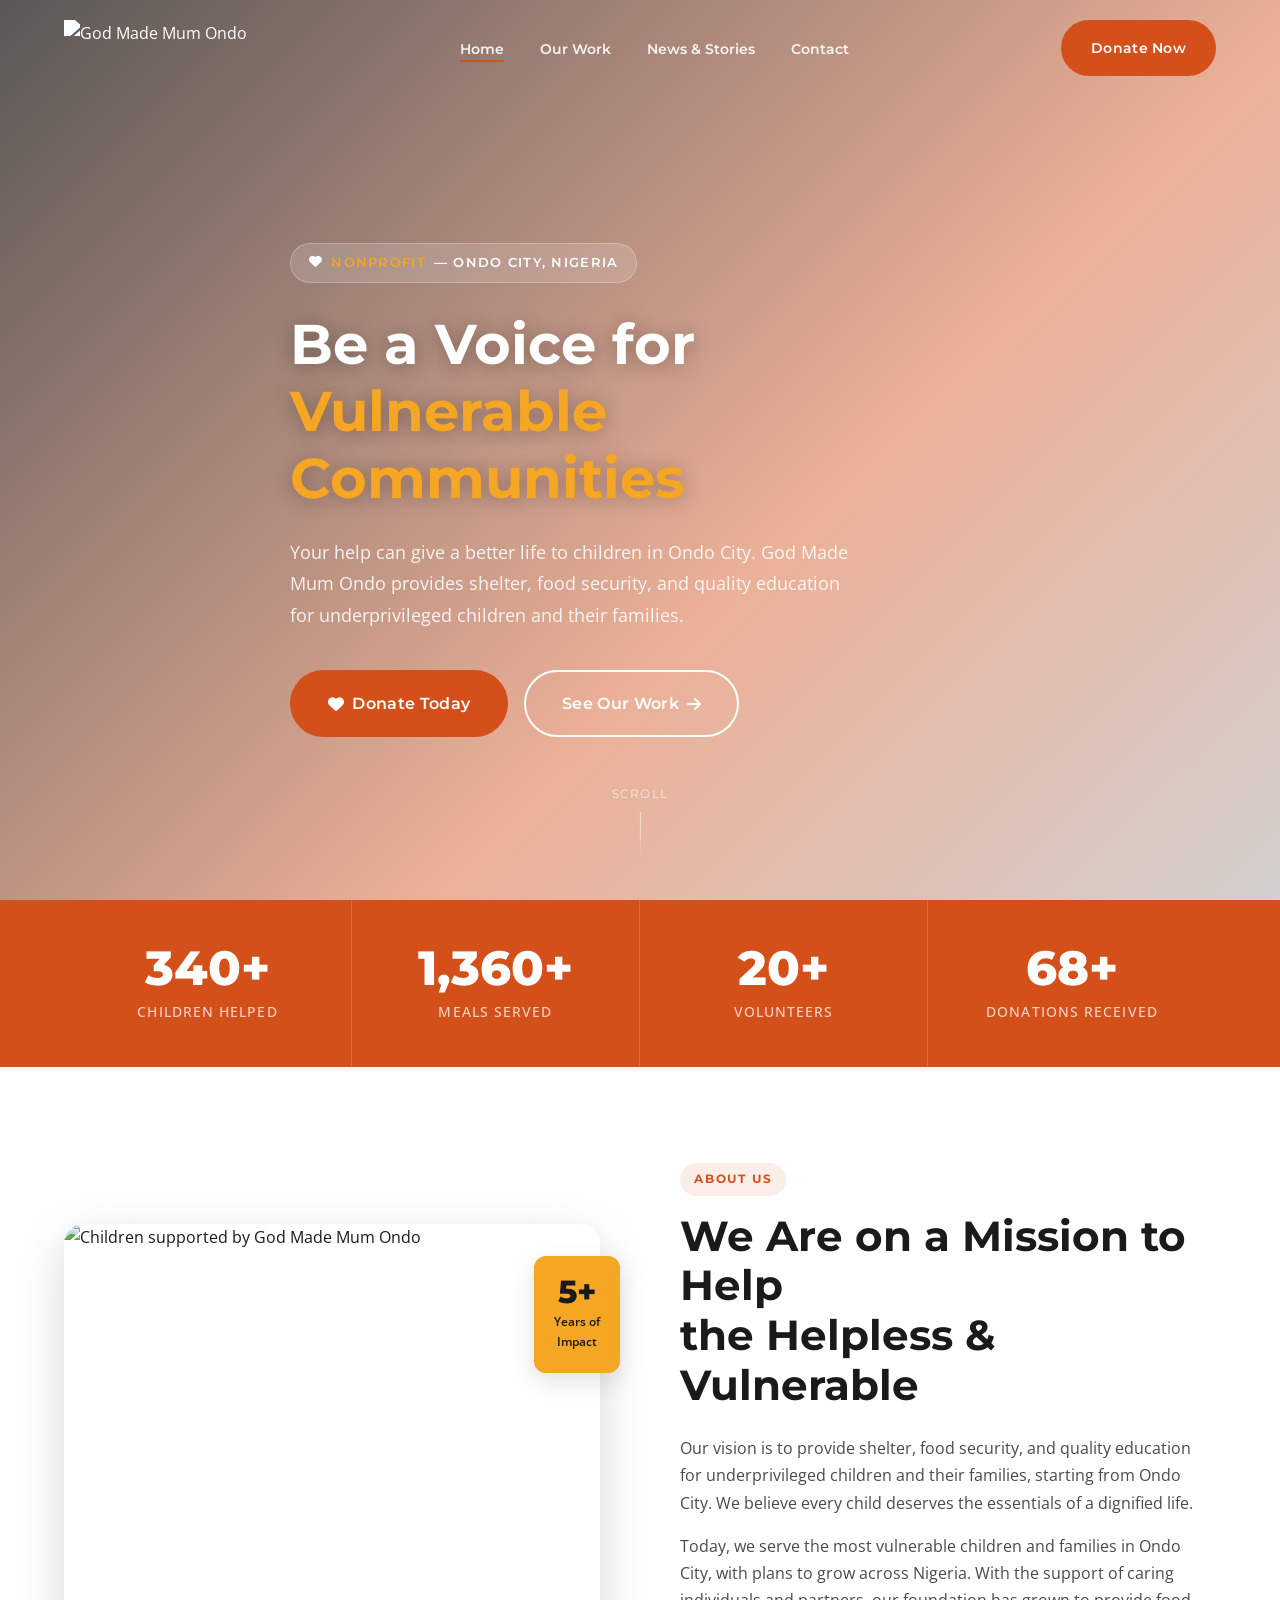
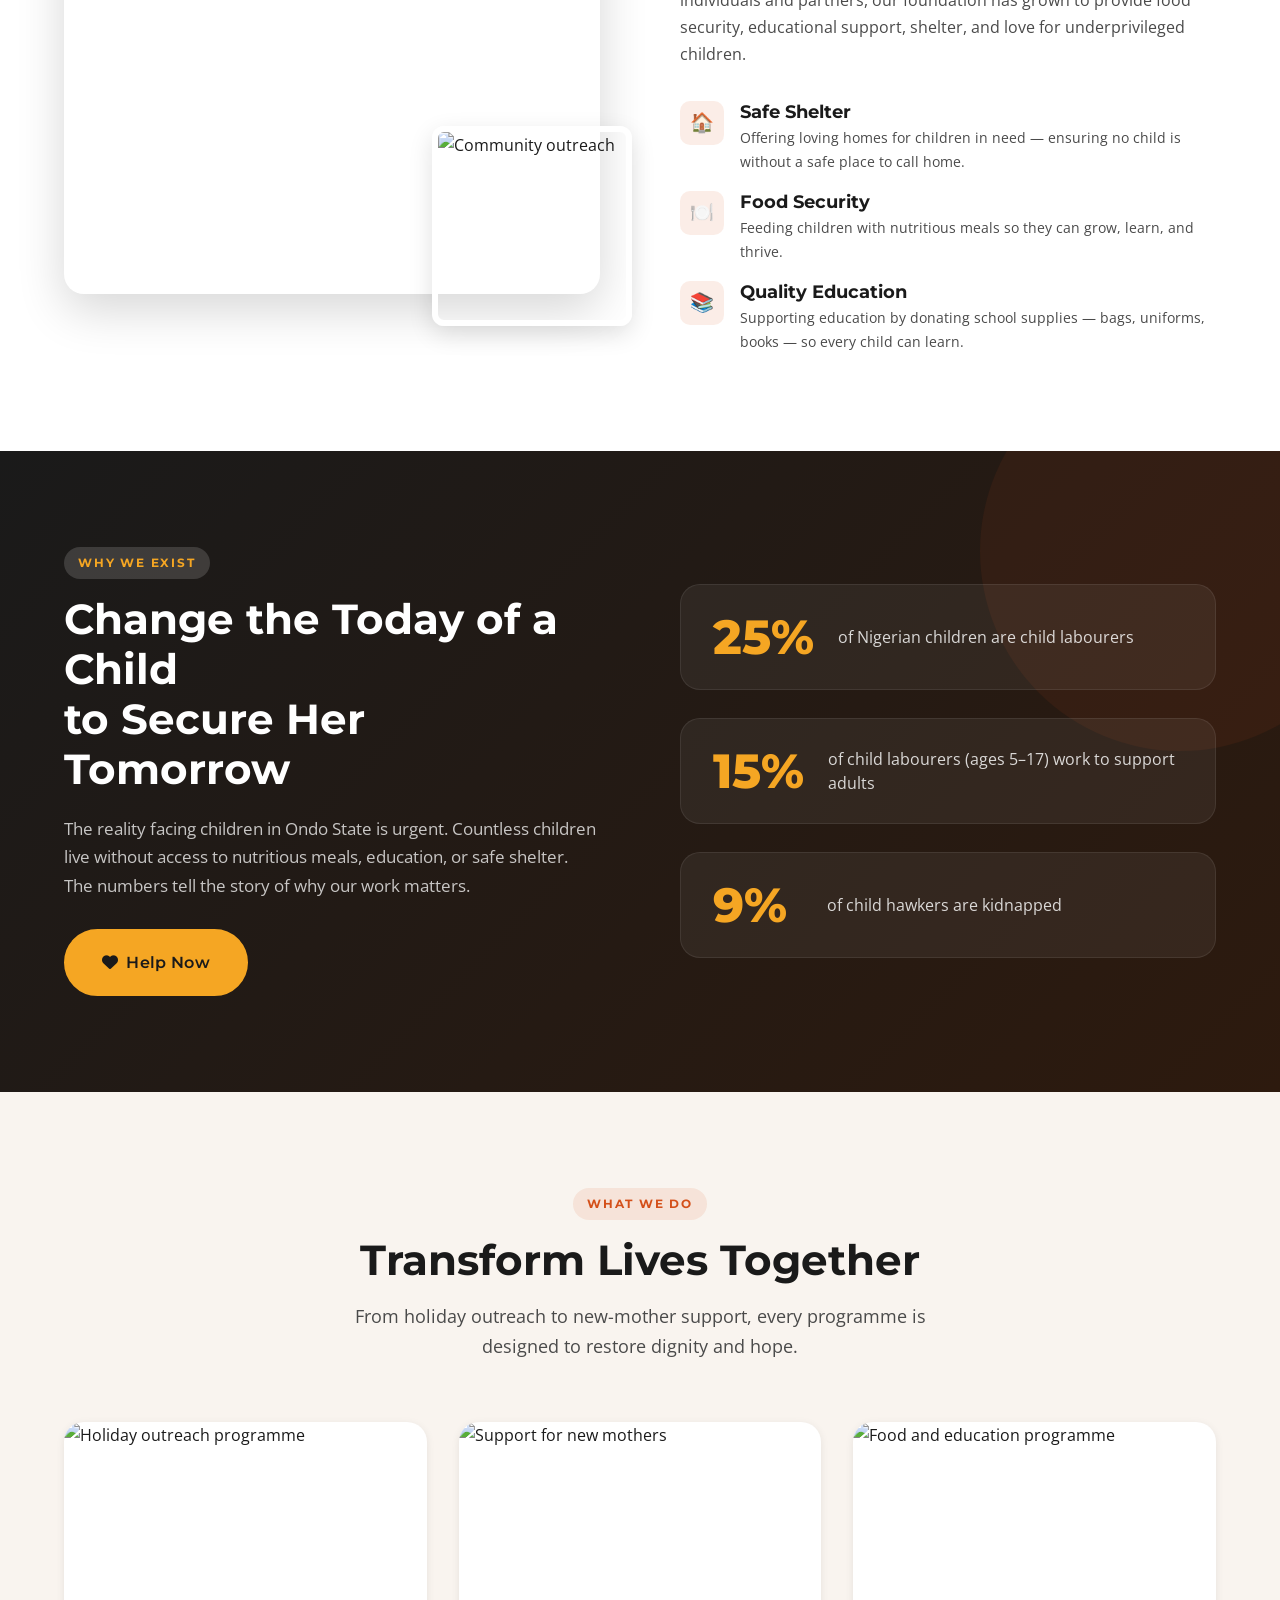
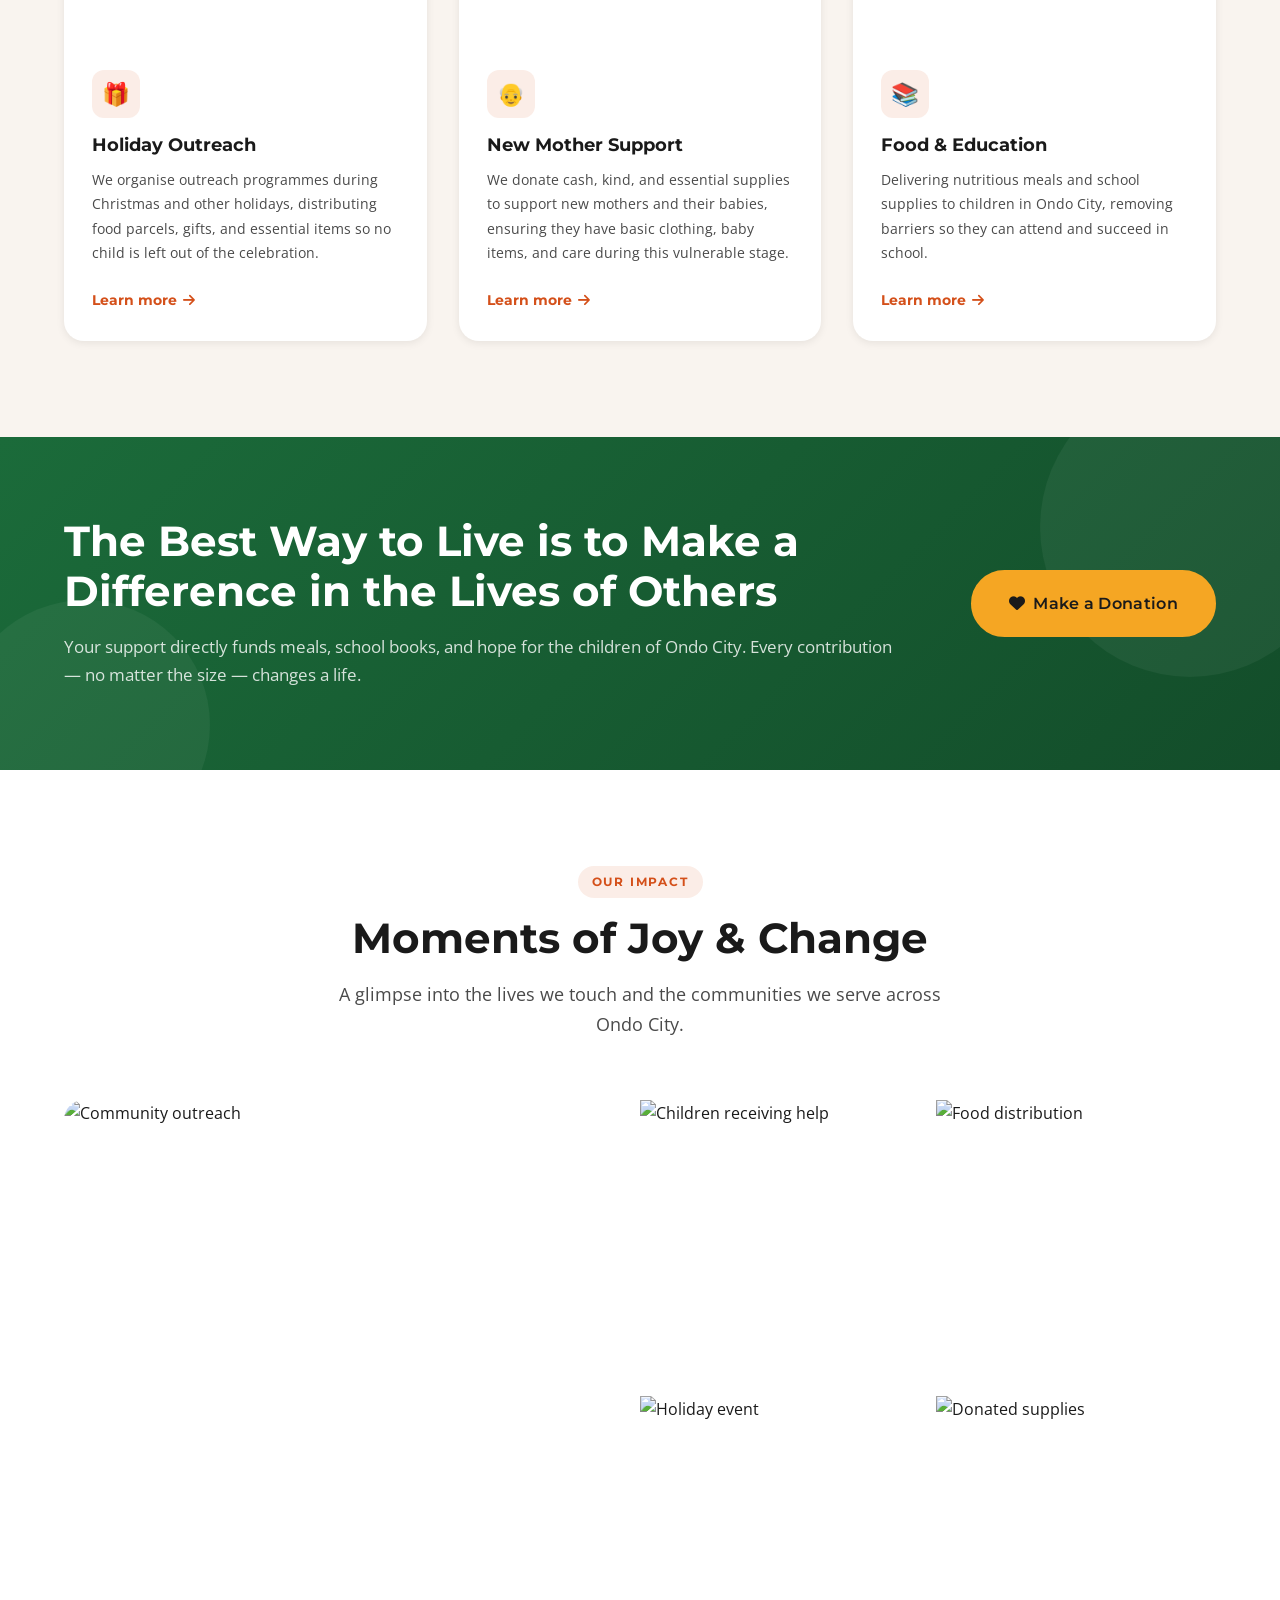
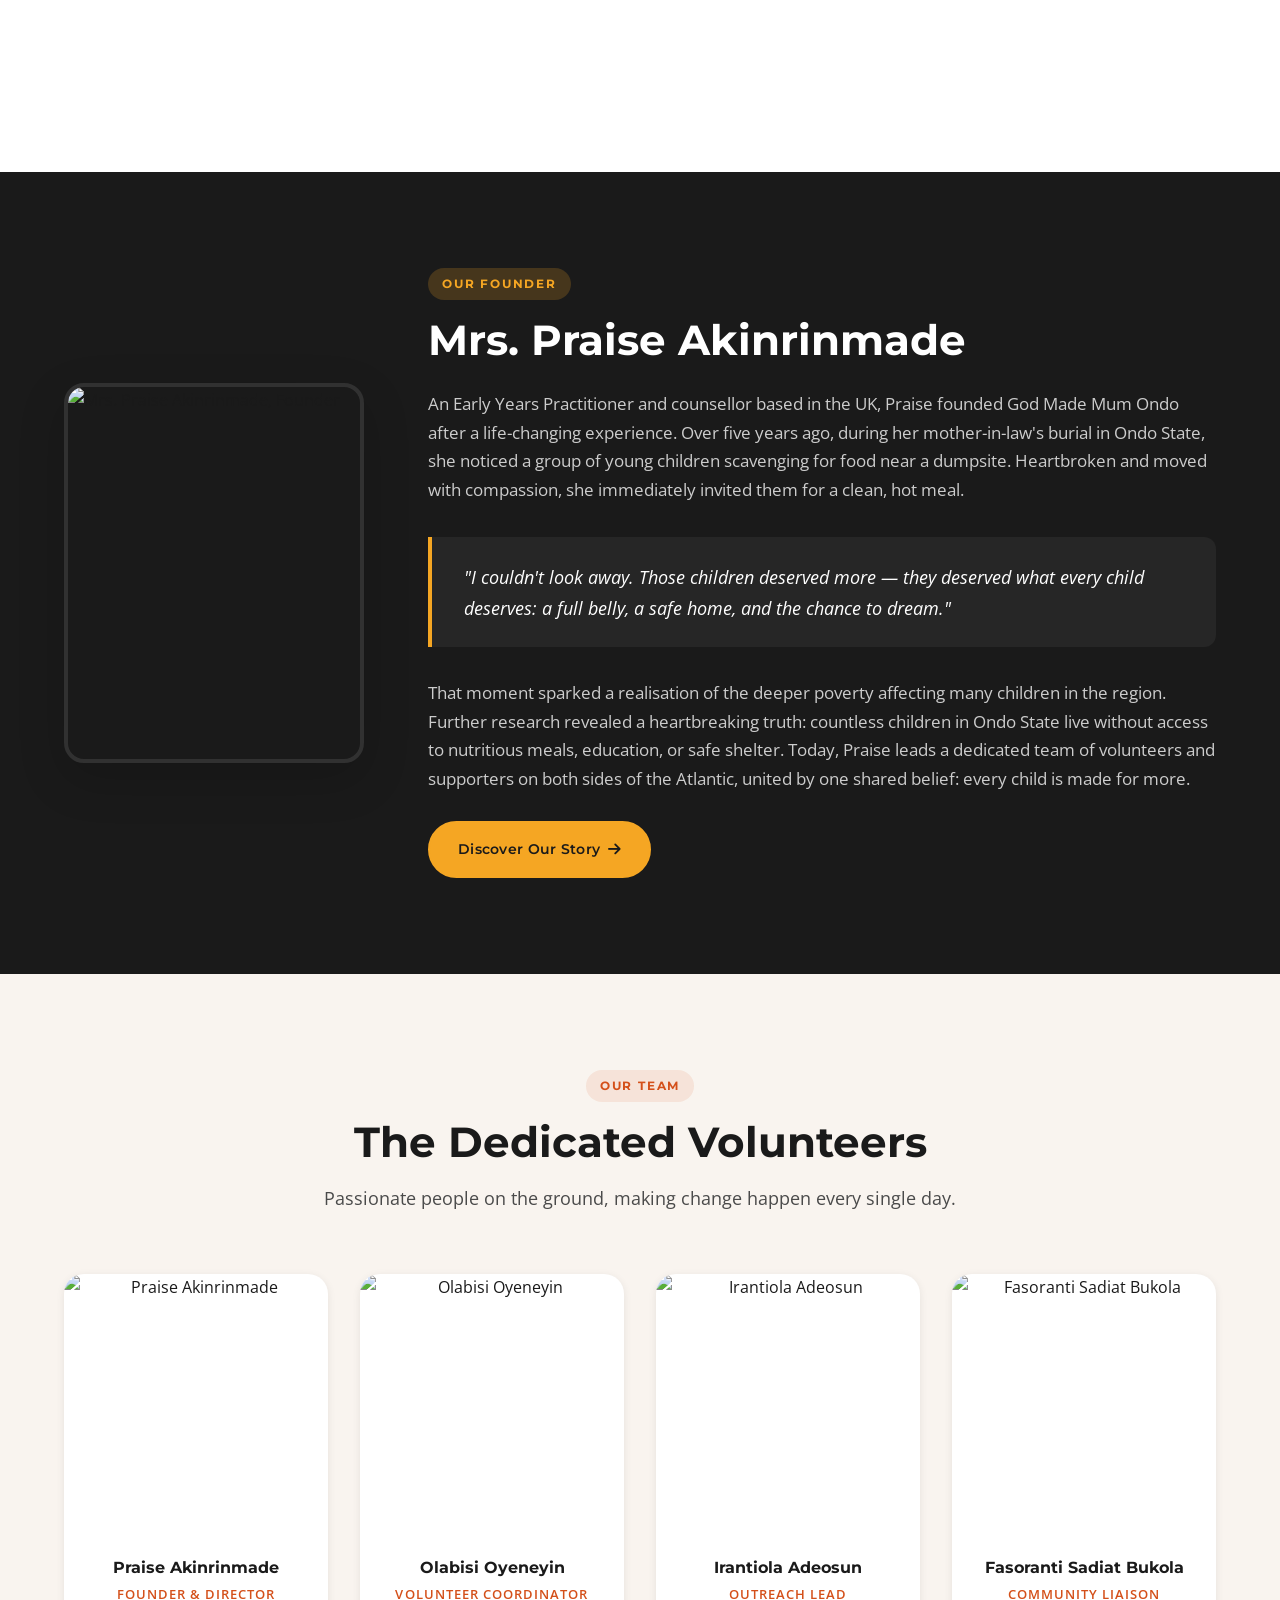
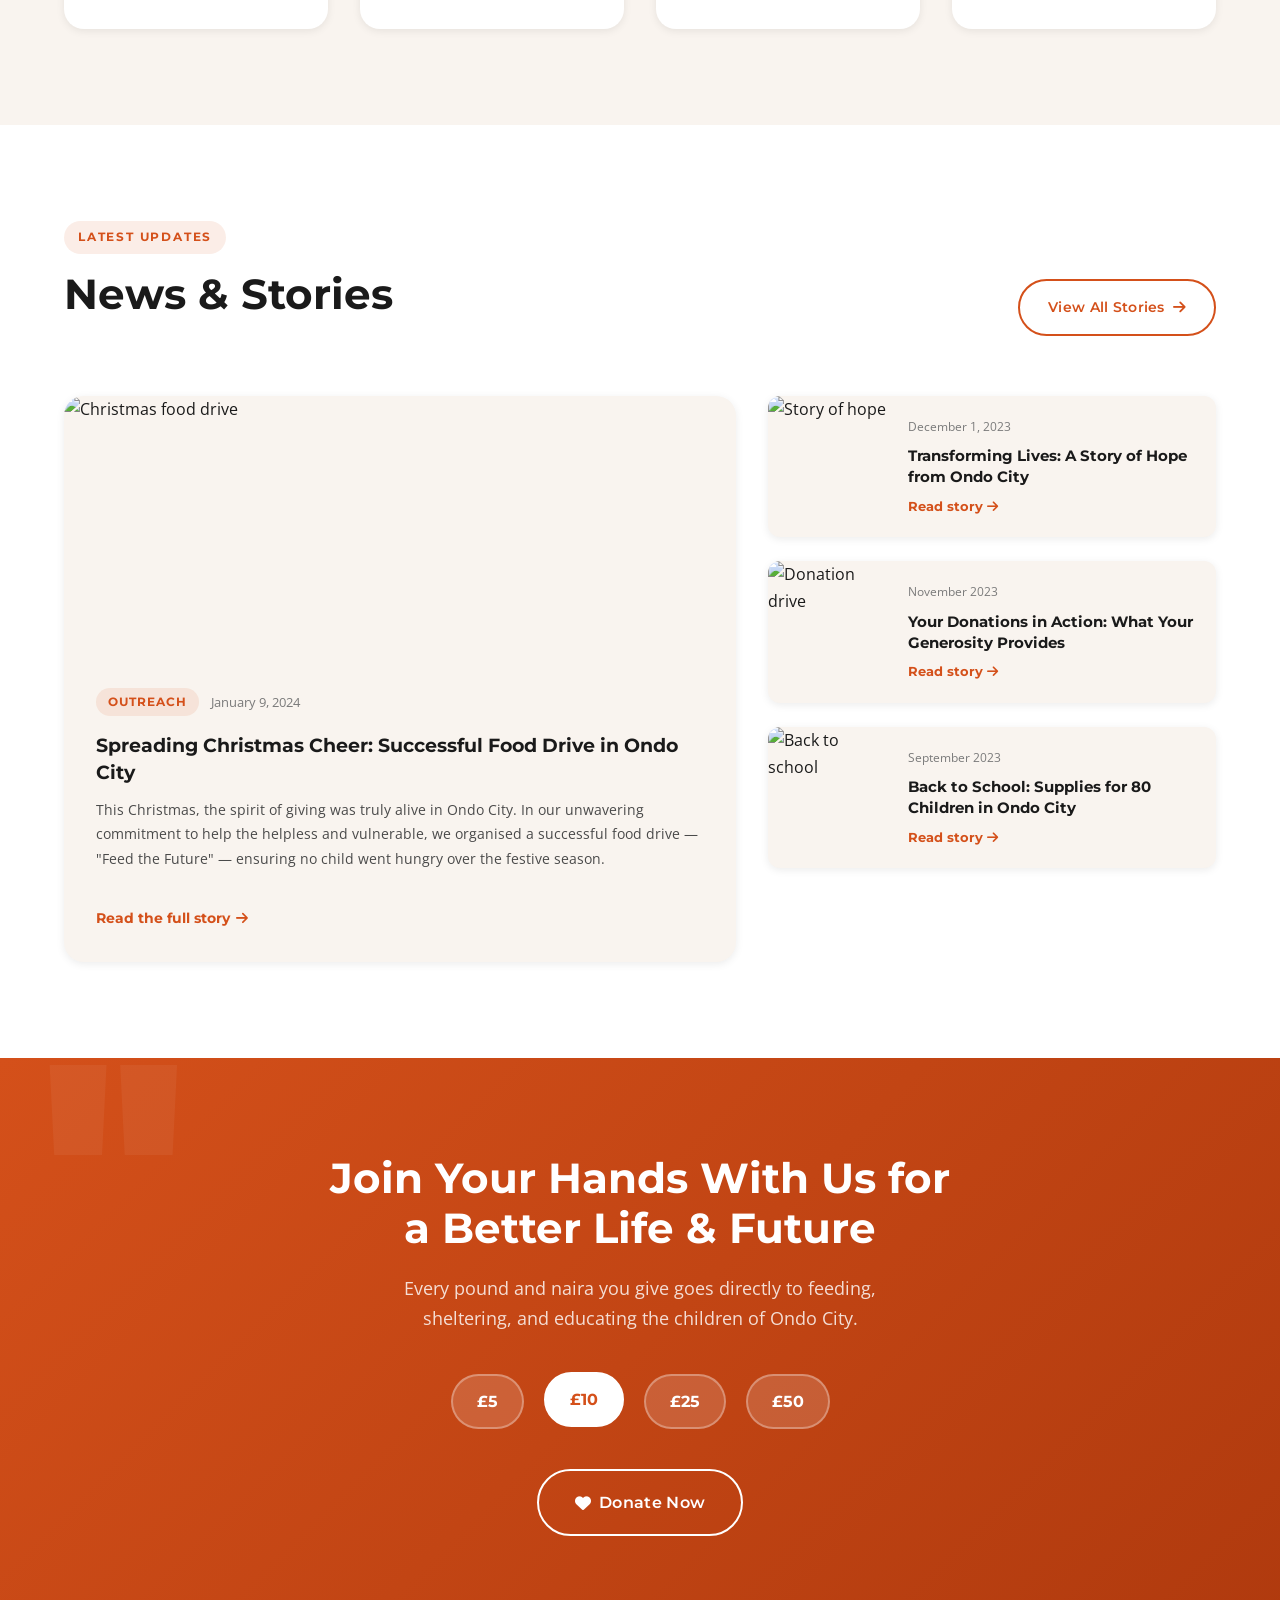
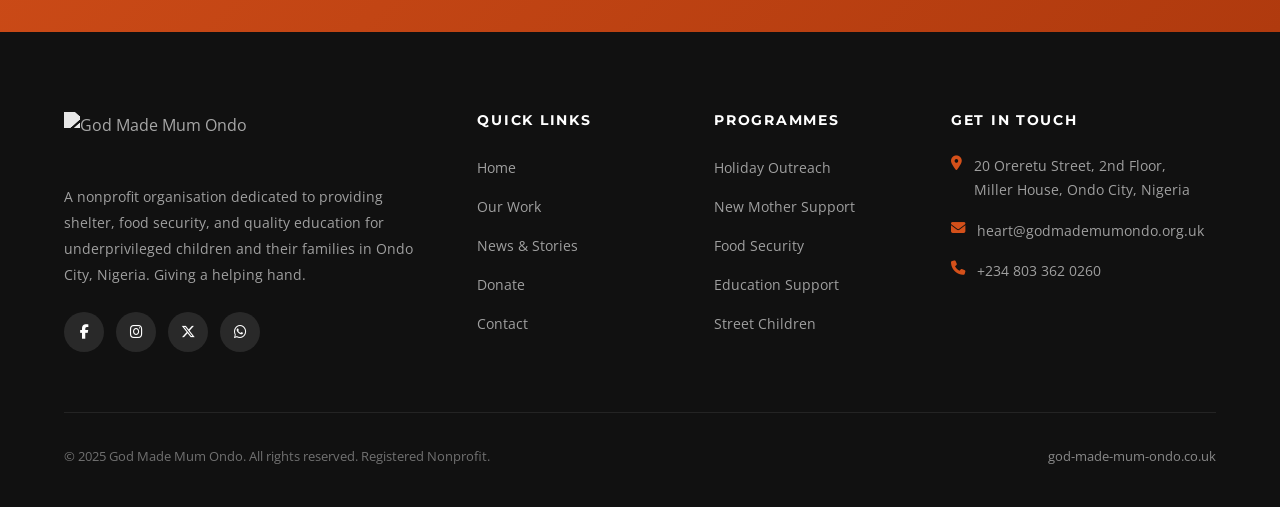
==== commit 3885bee2: "Improve website content with original site copy and new urgency section - Hero: Use original tagline" ====
--- a/index.html
+++ b/index.html
@@ -65,11 +65,12 @@
           <span>Nonprofit</span> &mdash; Ondo City, Nigeria
         </div>
 
-        <h1>Every Child Deserves a<br /><em>Dignified Life</em></h1>
+        <h1>Be a Voice for<br /><em>Vulnerable Communities</em></h1>
 
         <p>
+          Your help can give a better life to children in Ondo City.
           God Made Mum Ondo provides shelter, food security, and quality education
-          for underprivileged children and their families, starting from Ondo City.
+          for underprivileged children and their families.
         </p>
 
         <div class="hero-actions">
@@ -134,17 +135,17 @@
 
         <div class="about-content fade-up fade-up-delay-2">
           <span class="section-label">About Us</span>
-          <h2>A Mission Born from<br />a Mother's Heart</h2>
-          <p>
-            After witnessing children scavenging for food near a dumpsite during
-            a family visit, Mrs. Praise Akinrinmade — an Early Years Practitioner
-            and counsellor based in the UK — felt called to act. God Made Mum Ondo
-            was born.
-          </p>
-          <p>
-            We believe every child deserves the essentials of a dignified life:
-            shelter, nourishment, and education. Today, we serve the most vulnerable
-            children and families in Ondo City, with plans to grow across Nigeria.
+          <h2>We Are on a Mission to Help<br />the Helpless &amp; Vulnerable</h2>
+          <p>
+            Our vision is to provide shelter, food security, and quality education
+            for underprivileged children and their families, starting from Ondo City.
+            We believe every child deserves the essentials of a dignified life.
+          </p>
+          <p>
+            Today, we serve the most vulnerable children and families in Ondo City,
+            with plans to grow across Nigeria. With the support of caring individuals
+            and partners, our foundation has grown to provide food security,
+            educational support, shelter, and love for underprivileged children.
           </p>
 
           <div class="about-values">
@@ -152,26 +153,60 @@
               <div class="about-value-icon">&#127968;</div>
               <div class="about-value-text">
                 <h4>Safe Shelter</h4>
-                <p>Ensuring no child is without a safe place to call home.</p>
+                <p>Offering loving homes for children in need — ensuring no child is without a safe place to call home.</p>
               </div>
             </div>
             <div class="about-value">
               <div class="about-value-icon">&#127869;&#65039;</div>
               <div class="about-value-text">
                 <h4>Food Security</h4>
-                <p>Providing nutritious meals so children can grow and thrive.</p>
+                <p>Feeding children with nutritious meals so they can grow, learn, and thrive.</p>
               </div>
             </div>
             <div class="about-value">
               <div class="about-value-icon">&#128218;</div>
               <div class="about-value-text">
                 <h4>Quality Education</h4>
-                <p>Supplying school essentials so every child can learn.</p>
+                <p>Supporting education by donating school supplies — bags, uniforms, books — so every child can learn.</p>
               </div>
             </div>
           </div>
         </div>
 
+      </div>
+    </div>
+  </section>
+
+  <!-- ===================== URGENCY / WHY WE EXIST ===================== -->
+  <section class="urgency-section">
+    <div class="container">
+      <div class="urgency-inner">
+        <div class="urgency-content fade-up">
+          <span class="section-label" style="background:rgba(255,255,255,0.15);color:var(--secondary);">Why We Exist</span>
+          <h2>Change the Today of a Child<br />to Secure Her Tomorrow</h2>
+          <p>
+            The reality facing children in Ondo State is urgent. Countless children
+            live without access to nutritious meals, education, or safe shelter.
+            The numbers tell the story of why our work matters.
+          </p>
+          <a href="donate.html" class="btn btn-secondary btn-lg" style="margin-top:12px;">
+            <i class="fa-solid fa-heart"></i> Help Now
+          </a>
+        </div>
+        <div class="urgency-stats">
+          <div class="urgency-stat fade-up">
+            <div class="urgency-stat-number" data-count="40" data-suffix="%">0</div>
+            <div class="urgency-stat-text">of Nigerian children are child labourers</div>
+          </div>
+          <div class="urgency-stat fade-up fade-up-delay-1">
+            <div class="urgency-stat-number" data-count="24" data-suffix="%">0</div>
+            <div class="urgency-stat-text">of child labourers (ages 5–17) work to support adults</div>
+          </div>
+          <div class="urgency-stat fade-up fade-up-delay-2">
+            <div class="urgency-stat-number" data-count="15" data-suffix="%">0</div>
+            <div class="urgency-stat-text">of child hawkers are kidnapped</div>
+          </div>
+        </div>
       </div>
     </div>
   </section>
@@ -181,7 +216,7 @@
     <div class="container">
       <div class="section-header center">
         <span class="section-label">What We Do</span>
-        <h2>Our Core Programmes</h2>
+        <h2>Transform Lives Together</h2>
         <p>From holiday outreach to new-mother support, every programme is designed to restore dignity and hope.</p>
       </div>
 
@@ -194,7 +229,7 @@
           <div class="program-card-body">
             <div class="program-card-icon">&#127873;</div>
             <h3>Holiday Outreach</h3>
-            <p>Distribution of food parcels, gifts, and essential items during Christmas and other holiday seasons so no child is left out of the celebration.</p>
+            <p>We organise outreach programmes during Christmas and other holidays, distributing food parcels, gifts, and essential items so no child is left out of the celebration.</p>
             <a href="our-work.html" class="program-card-link">Learn more <i class="fa-solid fa-arrow-right"></i></a>
           </div>
         </div>
@@ -206,7 +241,7 @@
           <div class="program-card-body">
             <div class="program-card-icon">&#128116;</div>
             <h3>New Mother Support</h3>
-            <p>Cash assistance, clothing, and baby items for vulnerable new mothers, giving every newborn the best possible start in life.</p>
+            <p>We donate cash, kind, and essential supplies to support new mothers and their babies, ensuring they have basic clothing, baby items, and care during this vulnerable stage.</p>
             <a href="our-work.html" class="program-card-link">Learn more <i class="fa-solid fa-arrow-right"></i></a>
           </div>
         </div>
@@ -232,7 +267,7 @@
     <div class="container">
       <div class="mission-banner-inner">
         <div class="fade-up">
-          <h2>Help the Helpless &amp; Vulnerable</h2>
+          <h2>The Best Way to Live is to Make a<br />Difference in the Lives of Others</h2>
           <p>
             Your support directly funds meals, school books, and hope for the children
             of Ondo City. Every contribution — no matter the size — changes a life.
@@ -298,9 +333,11 @@
           <h2>Mrs. Praise Akinrinmade</h2>
           <p>
             An Early Years Practitioner and counsellor based in the UK, Praise
-            returned to her roots in Ondo during a family visit and witnessed
-            something that changed her life forever — children scavenging for
-            food near a dumpsite.
+            founded God Made Mum Ondo after a life-changing experience. Over five
+            years ago, during her mother-in-law's burial in Ondo State, she noticed
+            a group of young children scavenging for food near a dumpsite.
+            Heartbroken and moved with compassion, she immediately invited them
+            for a clean, hot meal.
           </p>
 
           <div class="founder-quote">
@@ -312,9 +349,12 @@
           </div>
 
           <p>
-            That moment became the foundation of God Made Mum Ondo. Today, Praise
-            leads a dedicated team of volunteers and supporters on both sides of the
-            Atlantic, united by one shared belief: every child is made for more.
+            That moment sparked a realisation of the deeper poverty affecting many
+            children in the region. Further research revealed a heartbreaking truth:
+            countless children in Ondo State live without access to nutritious meals,
+            education, or safe shelter. Today, Praise leads a dedicated team of
+            volunteers and supporters on both sides of the Atlantic, united by one
+            shared belief: every child is made for more.
           </p>
 
           <a href="our-work.html" class="btn btn-secondary" style="margin-top:12px;">
@@ -405,9 +445,10 @@
             </div>
             <h3>Spreading Christmas Cheer: Successful Food Drive in Ondo City</h3>
             <p>
-              Our "Feed the Future" Christmas campaign ensured no child in Ondo City
-              went hungry over the festive season. The community response was
-              overwhelming — hundreds of families came together to celebrate and share.
+              This Christmas, the spirit of giving was truly alive in Ondo City.
+              In our unwavering commitment to help the helpless and vulnerable, we
+              organised a successful food drive — "Feed the Future" — ensuring no
+              child went hungry over the festive season.
             </p>
             <a href="news.html" class="news-card-link">Read the full story <i class="fa-solid fa-arrow-right"></i></a>
           </div>
@@ -455,7 +496,7 @@
   <!-- ===================== DONATE CTA ===================== -->
   <section class="donate-cta">
     <div class="container">
-      <h2>Ready to Make a Difference?</h2>
+      <h2>Join Your Hands With Us for<br />a Better Life &amp; Future</h2>
       <p>Every pound and naira you give goes directly to feeding, sheltering, and educating the children of Ondo City.</p>
 
       <div class="donate-options" style="margin-bottom:40px;">
@@ -481,7 +522,7 @@
           <p>
             A nonprofit organisation dedicated to providing shelter, food security,
             and quality education for underprivileged children and their families
-            in Ondo City, Nigeria.
+            in Ondo City, Nigeria. Giving a helping hand.
           </p>
           <div class="footer-social">
             <a href="#" class="social-btn" aria-label="Facebook"><i class="fa-brands fa-facebook-f"></i></a>
@@ -532,7 +573,7 @@
       </div>
 
       <div class="footer-bottom">
-        <p>&copy; 2024 God Made Mum Ondo. All rights reserved. Registered Nonprofit.</p>
+        <p>&copy; 2025 God Made Mum Ondo. All rights reserved. Registered Nonprofit.</p>
         <a href="https://god-made-mum-ondo.co.uk" target="_blank" rel="noopener">god-made-mum-ondo.co.uk</a>
       </div>
     </div>
--- a/styles.css
+++ b/styles.css
@@ -602,6 +602,91 @@
   margin: 0;
 }
 
+/* --- Urgency Section --- */
+.urgency-section {
+  background: linear-gradient(135deg, var(--dark) 0%, #2D1A0E 100%);
+  padding: 96px 0;
+  position: relative;
+  overflow: hidden;
+}
+
+.urgency-section::before {
+  content: '';
+  position: absolute;
+  top: -100px;
+  right: -100px;
+  width: 400px;
+  height: 400px;
+  border-radius: 50%;
+  background: rgba(212, 80, 26, 0.08);
+}
+
+.urgency-inner {
+  position: relative;
+  z-index: 1;
+  display: grid;
+  grid-template-columns: 1fr 1fr;
+  gap: 80px;
+  align-items: center;
+}
+
+.urgency-content h2 {
+  color: var(--white);
+  margin-bottom: 20px;
+}
+
+.urgency-content p {
+  color: rgba(255,255,255,0.75);
+  font-size: 1.05rem;
+}
+
+.urgency-stats {
+  display: flex;
+  flex-direction: column;
+  gap: 28px;
+}
+
+.urgency-stat {
+  display: flex;
+  align-items: center;
+  gap: 24px;
+  padding: 28px 32px;
+  background: rgba(255,255,255,0.06);
+  border-radius: var(--radius-lg);
+  border: 1px solid rgba(255,255,255,0.08);
+  transition: background var(--transition);
+}
+
+.urgency-stat:hover {
+  background: rgba(255,255,255,0.1);
+}
+
+.urgency-stat-number {
+  font-family: 'Montserrat', sans-serif;
+  font-size: clamp(2rem, 4vw, 3rem);
+  font-weight: 800;
+  color: var(--secondary);
+  line-height: 1;
+  min-width: 90px;
+  flex-shrink: 0;
+}
+
+.urgency-stat-text {
+  font-size: 1rem;
+  color: rgba(255,255,255,0.82);
+  line-height: 1.5;
+}
+
+@media (max-width: 960px) {
+  .urgency-inner { grid-template-columns: 1fr; gap: 48px; }
+}
+
+@media (max-width: 768px) {
+  .urgency-section { padding: 60px 0; }
+  .urgency-stat { padding: 20px 24px; gap: 16px; }
+  .urgency-stat-number { min-width: 70px; }
+}
+
 /* --- Programs --- */
 .programs {
   background: var(--light);
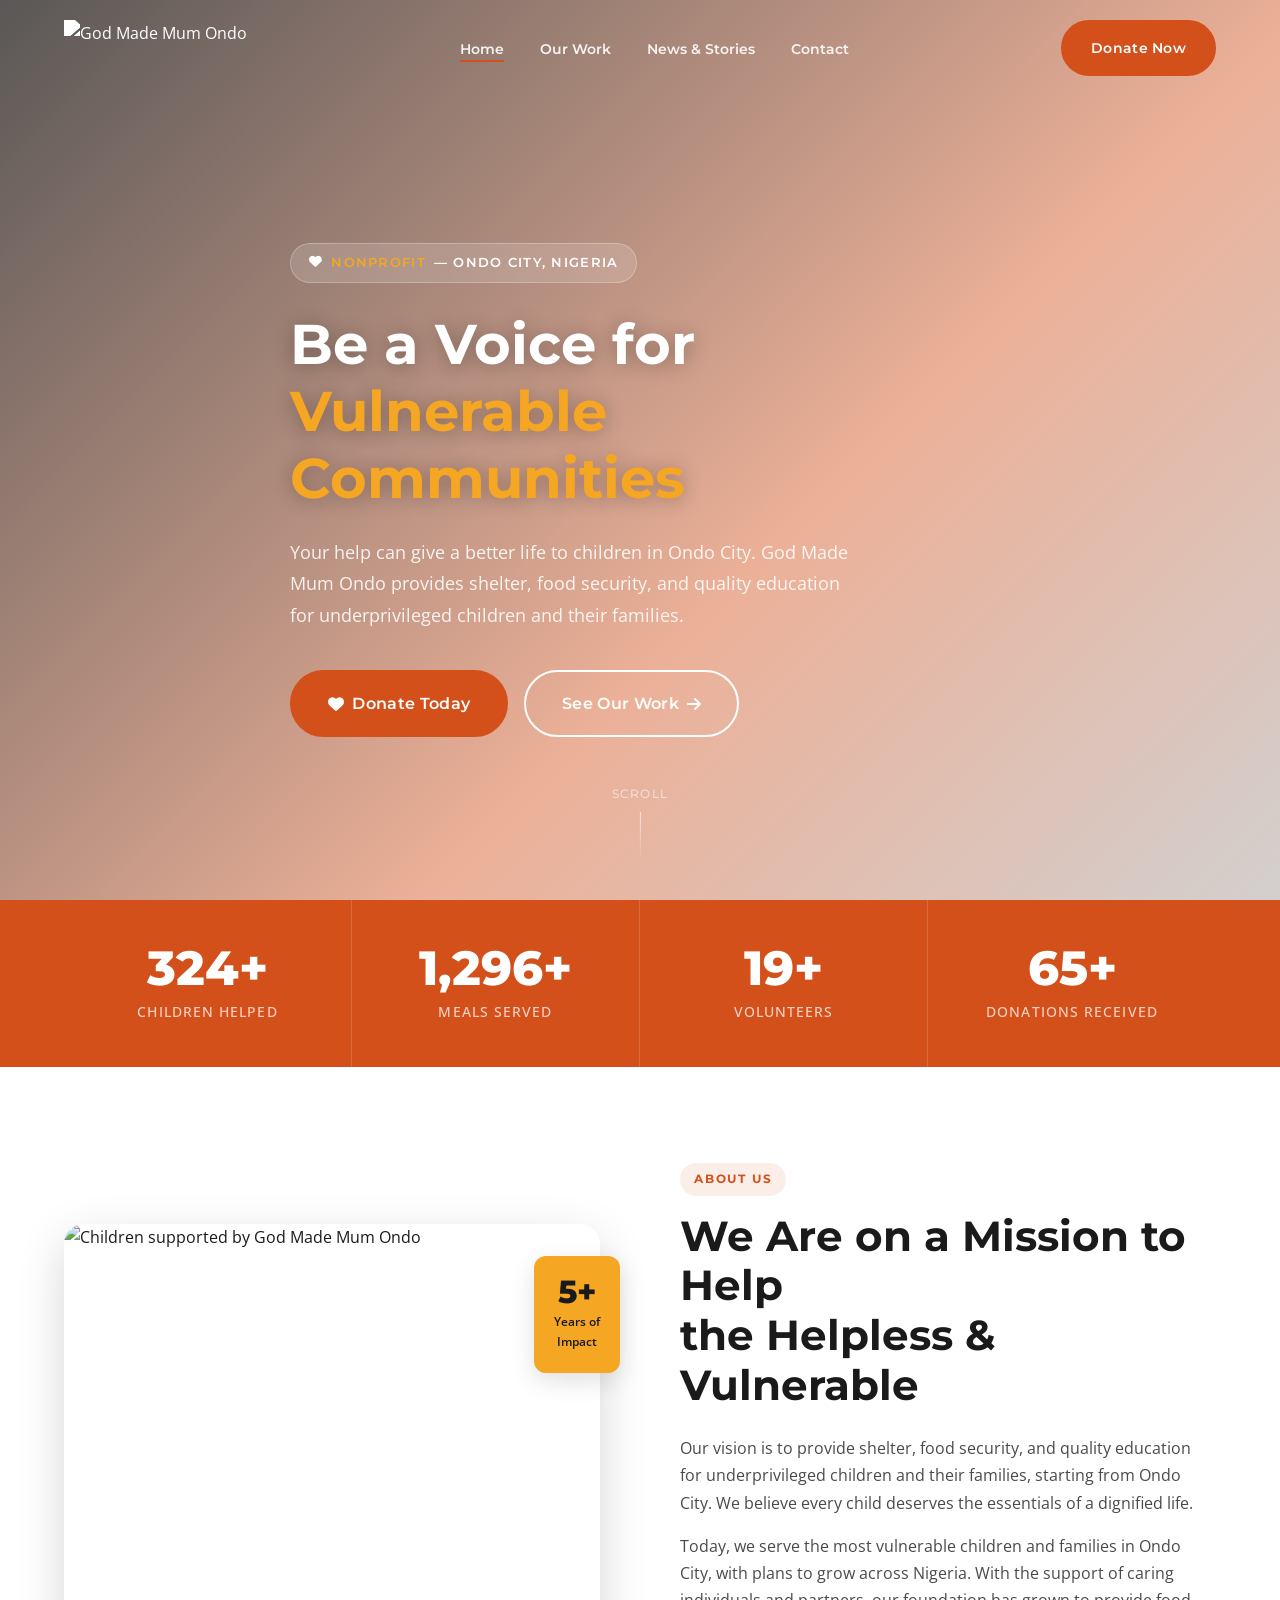
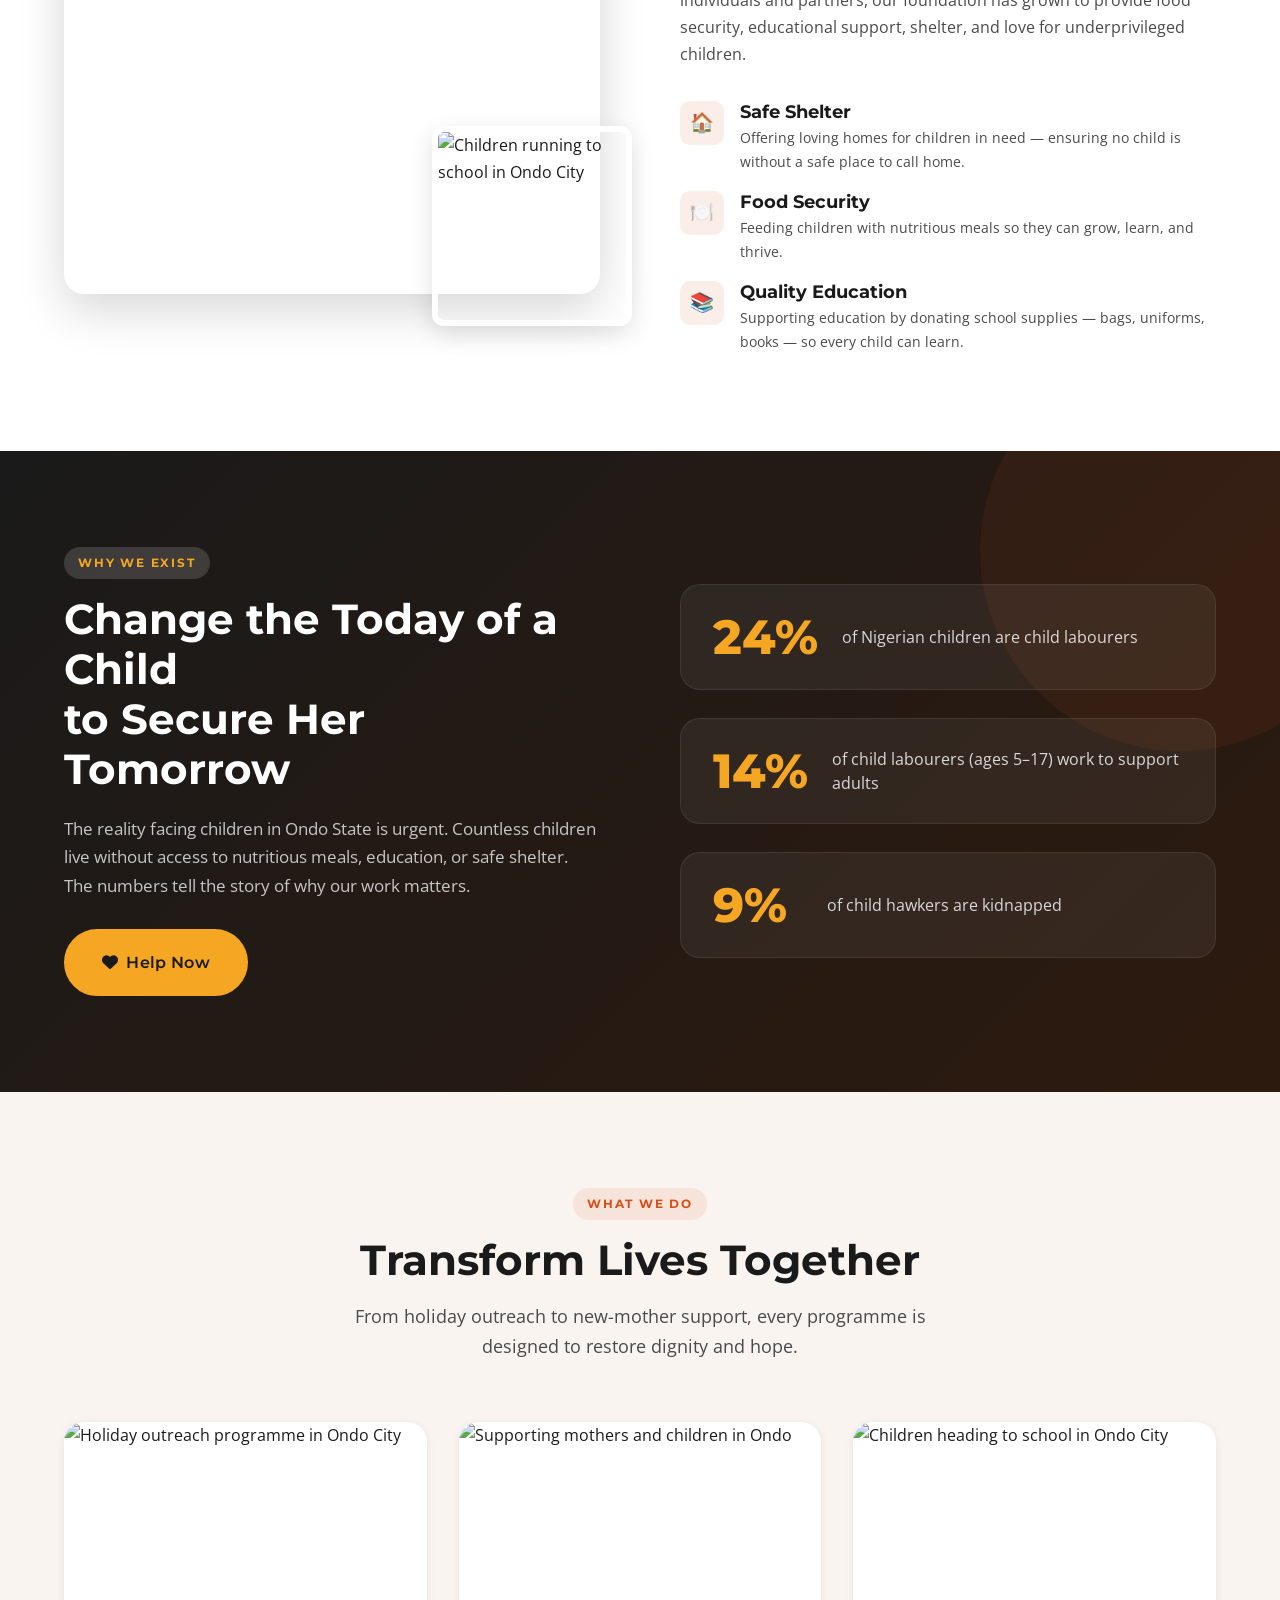
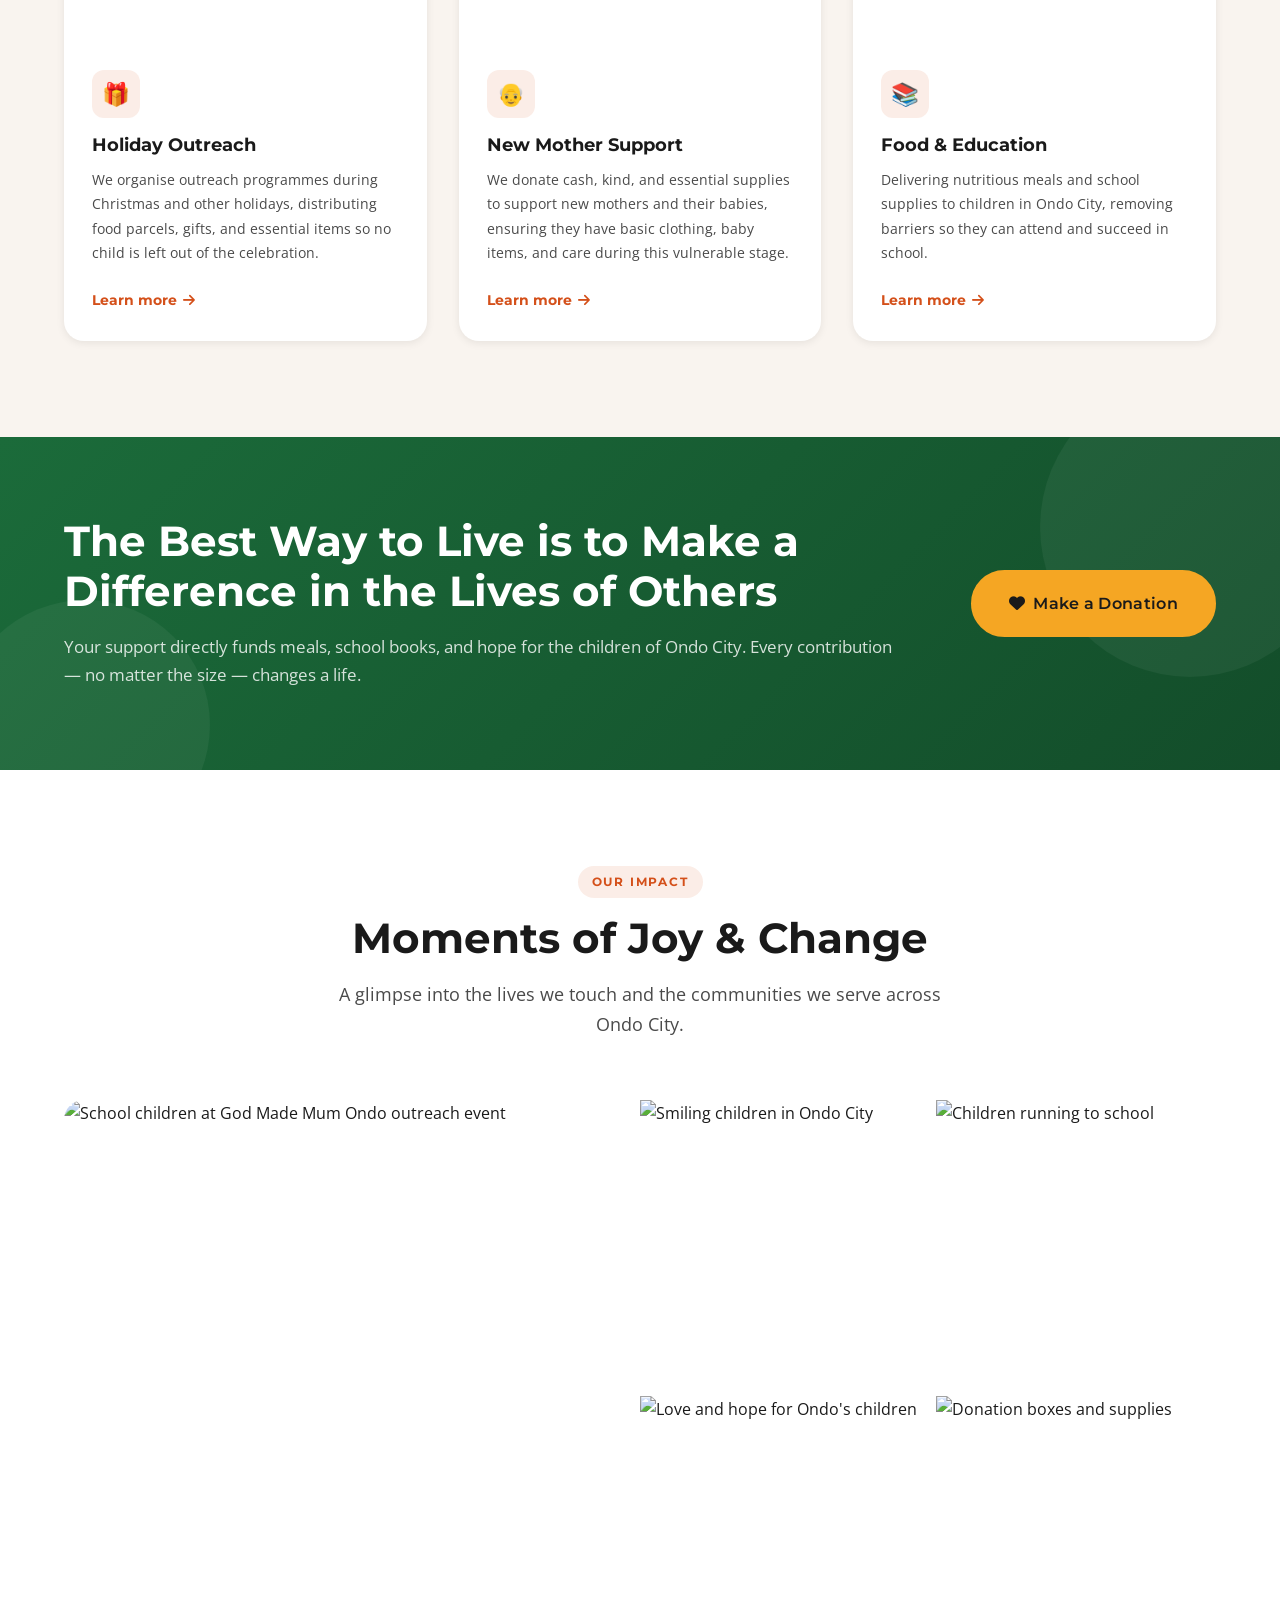
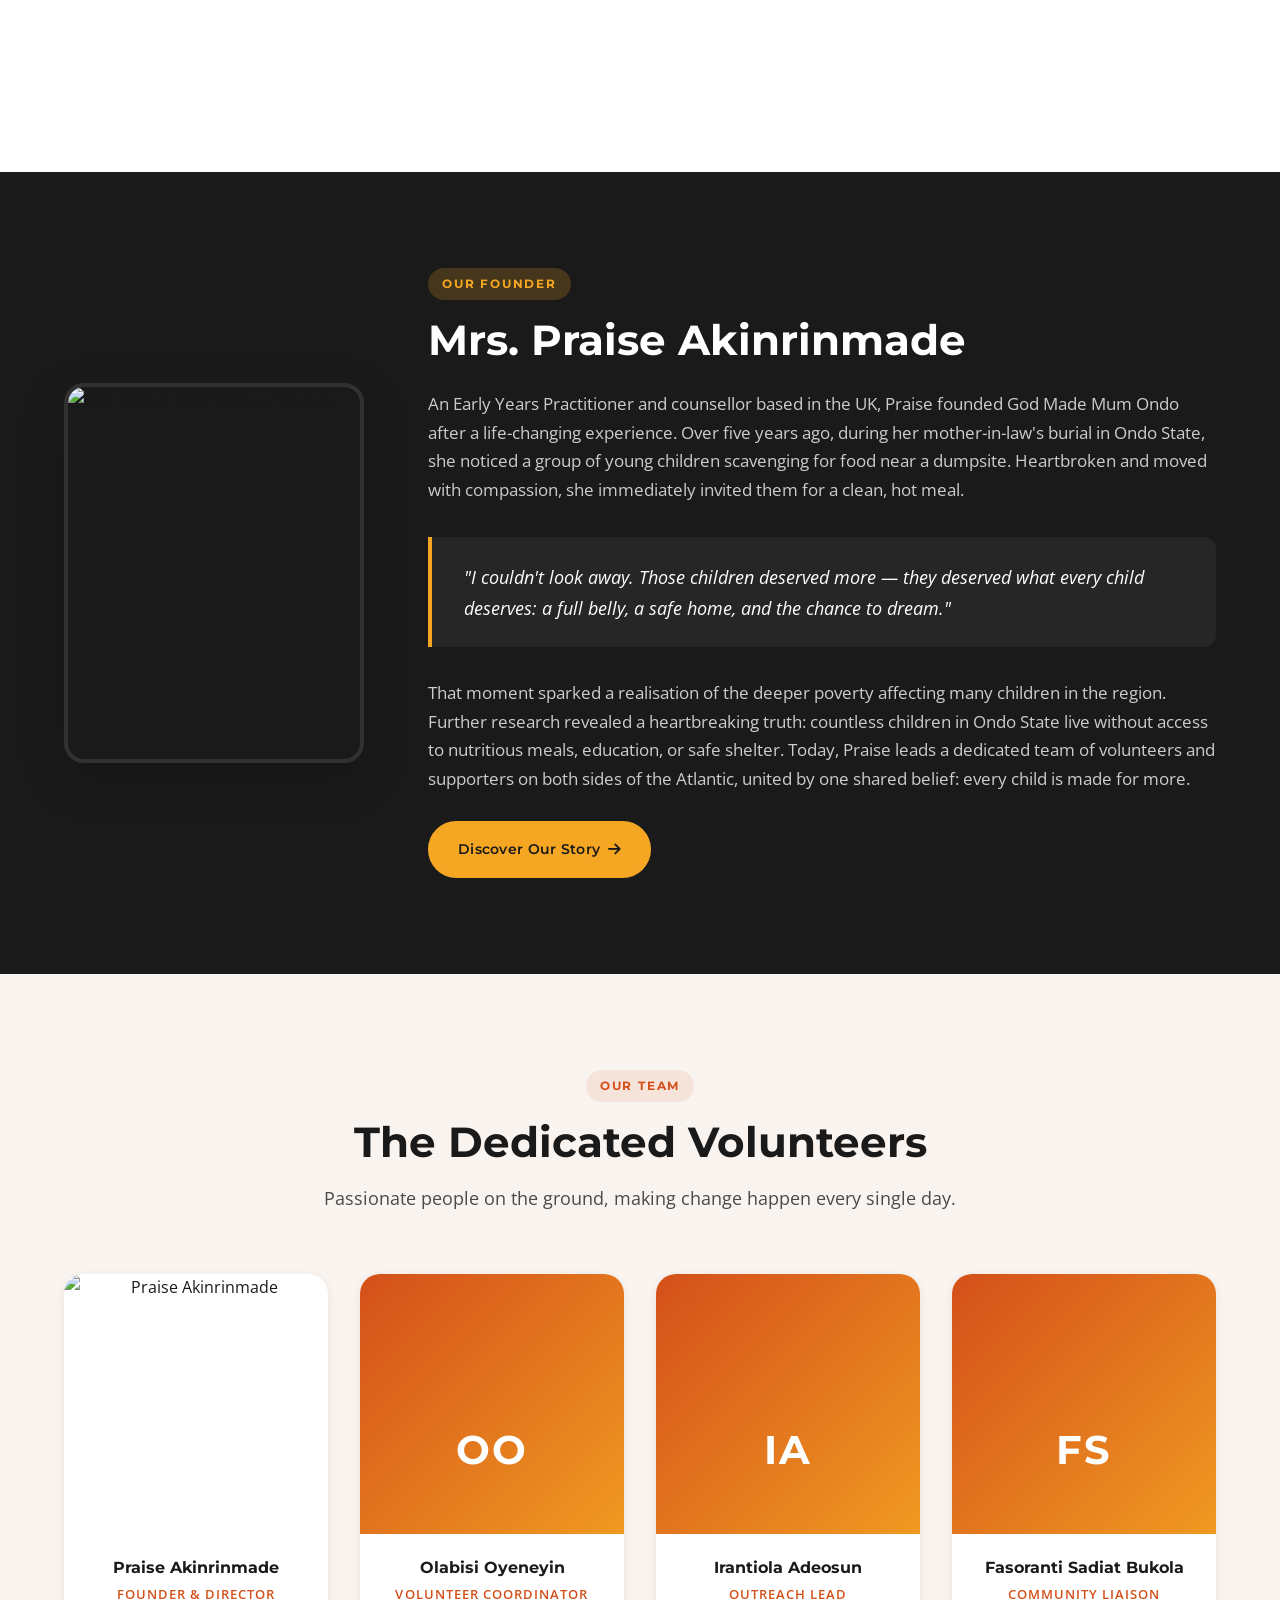
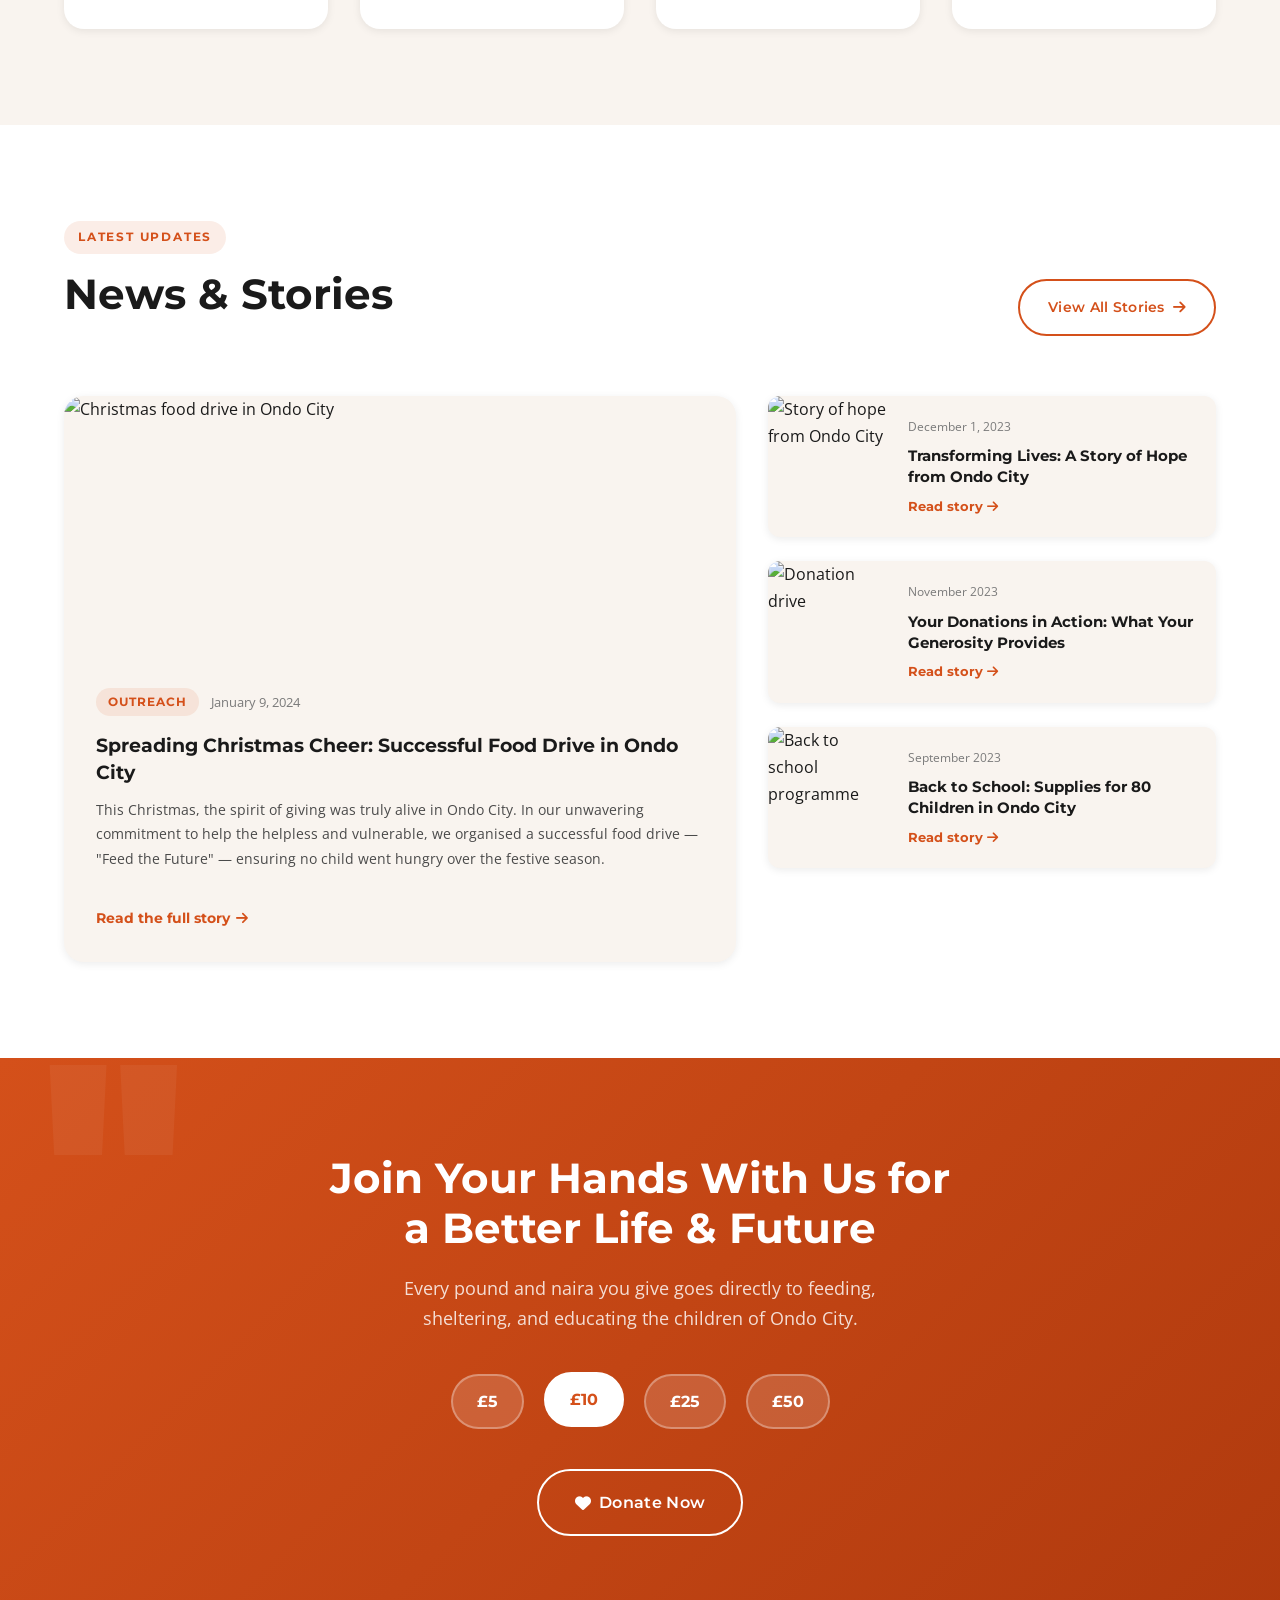
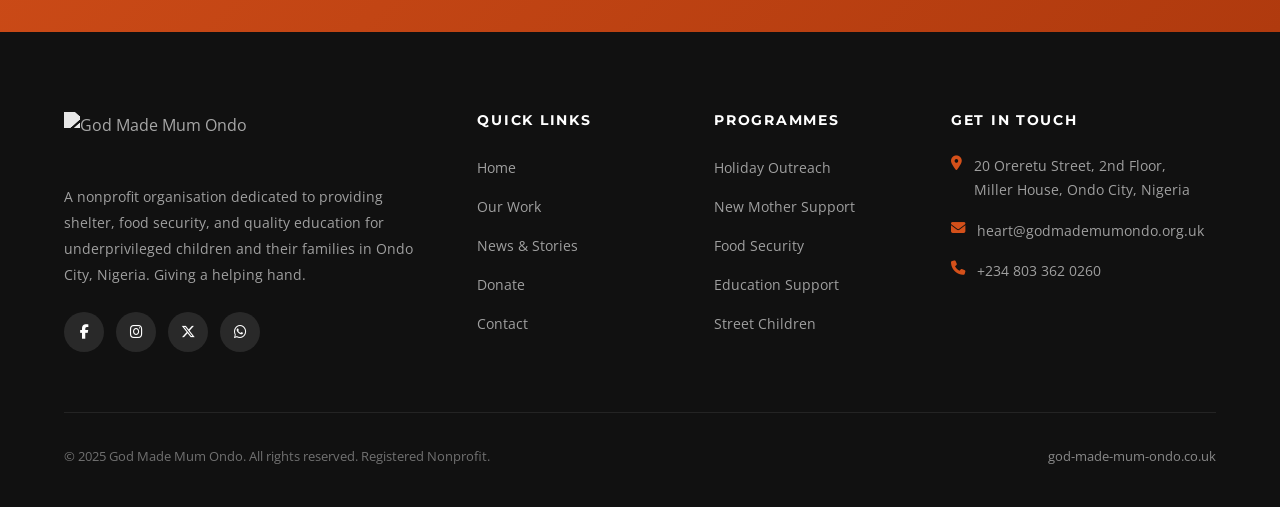
==== commit 6261c7f8: "Replace all inappropriate images with real/appropriate ones - Hero BG: Instagram Firefox screenshot " ====
--- a/index.html
+++ b/index.html
@@ -128,8 +128,8 @@
           </div>
           <img
             class="about-img-accent"
-            src="https://god-made-mum-ondo.co.uk/wp-content/uploads/2024/01/ym4my-xj8ey-683x1024.jpg"
-            alt="Community outreach"
+            src="https://god-made-mum-ondo.co.uk/wp-content/uploads/2024/01/zf9_yiaekjs.jpg"
+            alt="Children running to school in Ondo City"
           />
         </div>
 
@@ -224,7 +224,7 @@
 
         <div class="program-card fade-up">
           <div class="program-card-img">
-            <img src="https://god-made-mum-ondo.co.uk/wp-content/uploads/2024/01/img_feedback_Home01-9SMK7PU.jpg" alt="Holiday outreach programme" />
+            <img src="https://god-made-mum-ondo.co.uk/wp-content/uploads/2024/12/school-children-100.jpg" alt="Holiday outreach programme in Ondo City" />
           </div>
           <div class="program-card-body">
             <div class="program-card-icon">&#127873;</div>
@@ -236,7 +236,7 @@
 
         <div class="program-card fade-up fade-up-delay-1">
           <div class="program-card-img">
-            <img src="https://god-made-mum-ondo.co.uk/wp-content/uploads/2024/01/img_feedback_Home01-6XDVXLQ.jpg" alt="Support for new mothers" />
+            <img src="https://god-made-mum-ondo.co.uk/wp-content/uploads/2024/01/cveoh_jjmee-1024x813.jpg" alt="Supporting mothers and children in Ondo" />
           </div>
           <div class="program-card-body">
             <div class="program-card-icon">&#128116;</div>
@@ -248,7 +248,7 @@
 
         <div class="program-card fade-up fade-up-delay-2">
           <div class="program-card-img">
-            <img src="https://god-made-mum-ondo.co.uk/wp-content/uploads/2024/01/img_feedback_Home01-H92P9TT.jpg" alt="Food and education programme" />
+            <img src="https://god-made-mum-ondo.co.uk/wp-content/uploads/2024/01/zf9_yiaekjs.jpg" alt="Children heading to school in Ondo City" />
           </div>
           <div class="program-card-body">
             <div class="program-card-icon">&#128218;</div>
@@ -293,23 +293,23 @@
 
       <div class="gallery-grid fade-up">
         <div class="gallery-item">
-          <img src="https://god-made-mum-ondo.co.uk/wp-content/uploads/2024/01/img_feedback_Home01-U8SCECN.jpg" alt="Community outreach" />
+          <img src="https://god-made-mum-ondo.co.uk/wp-content/uploads/2024/12/school-children-100.jpg" alt="School children at God Made Mum Ondo outreach event" />
           <div class="gallery-overlay"></div>
         </div>
         <div class="gallery-item">
-          <img src="https://god-made-mum-ondo.co.uk/wp-content/uploads/2024/01/img_feedback_Home01-UKNM2Q8.jpg" alt="Children receiving help" />
+          <img src="https://god-made-mum-ondo.co.uk/wp-content/uploads/2024/01/cveoh_jjmee-1024x813.jpg" alt="Smiling children in Ondo City" />
           <div class="gallery-overlay"></div>
         </div>
         <div class="gallery-item">
-          <img src="https://god-made-mum-ondo.co.uk/wp-content/uploads/2024/01/img_feedback_Home01-5K6CPQD.jpg" alt="Food distribution" />
+          <img src="https://god-made-mum-ondo.co.uk/wp-content/uploads/2024/01/zf9_yiaekjs.jpg" alt="Children running to school" />
           <div class="gallery-overlay"></div>
         </div>
         <div class="gallery-item">
-          <img src="https://god-made-mum-ondo.co.uk/wp-content/uploads/2024/12/2024-12-16-06_09_22-Instagram-—-Mozilla-Firefox.png" alt="Holiday event" />
+          <img src="https://god-made-mum-ondo.co.uk/wp-content/uploads/2024/01/2podhmrvlik.jpg" alt="Love and hope for Ondo's children" />
           <div class="gallery-overlay"></div>
         </div>
         <div class="gallery-item">
-          <img src="https://god-made-mum-ondo.co.uk/wp-content/uploads/2024/01/box.jpg" alt="Donated supplies" />
+          <img src="https://god-made-mum-ondo.co.uk/wp-content/uploads/2024/01/box.jpg" alt="Donation boxes and supplies" />
           <div class="gallery-overlay"></div>
         </div>
       </div>
@@ -389,7 +389,7 @@
 
         <div class="team-card fade-up fade-up-delay-1">
           <div class="team-card-img">
-            <img src="https://god-made-mum-ondo.co.uk/wp-content/uploads/2024/01/img_Team-TPYW66E.jpg" alt="Olabisi Oyeneyin" />
+            <div class="team-card-avatar">OO</div>
           </div>
           <div class="team-card-body">
             <h4>Olabisi Oyeneyin</h4>
@@ -399,7 +399,7 @@
 
         <div class="team-card fade-up fade-up-delay-2">
           <div class="team-card-img">
-            <img src="https://god-made-mum-ondo.co.uk/wp-content/uploads/2024/01/img_Team-UQAW7C5.jpg" alt="Irantiola Adeosun" />
+            <div class="team-card-avatar">IA</div>
           </div>
           <div class="team-card-body">
             <h4>Irantiola Adeosun</h4>
@@ -409,7 +409,7 @@
 
         <div class="team-card fade-up fade-up-delay-3">
           <div class="team-card-img">
-            <img src="https://god-made-mum-ondo.co.uk/wp-content/uploads/2024/01/img_team_Home02-ETLLW9Z.jpg" alt="Fasoranti Sadiat Bukola" />
+            <div class="team-card-avatar">FS</div>
           </div>
           <div class="team-card-body">
             <h4>Fasoranti Sadiat Bukola</h4>
@@ -436,7 +436,7 @@
 
         <div class="news-card fade-up">
           <div class="news-card-img">
-            <img src="https://god-made-mum-ondo.co.uk/wp-content/uploads/2024/12/2024-12-16-06_09_22-Instagram-—-Mozilla-Firefox.png" alt="Christmas food drive" />
+            <img src="https://god-made-mum-ondo.co.uk/wp-content/uploads/2024/12/school-children-100.jpg" alt="Christmas food drive in Ondo City" />
           </div>
           <div class="news-card-body">
             <div class="news-card-meta">
@@ -457,7 +457,7 @@
         <div class="news-sidebar">
           <div class="news-mini fade-up fade-up-delay-1">
             <div class="news-mini-img">
-              <img src="https://god-made-mum-ondo.co.uk/wp-content/uploads/2024/01/img_feedback_Home01-9SMK7PU.jpg" alt="Story of hope" />
+              <img src="https://god-made-mum-ondo.co.uk/wp-content/uploads/2024/01/cveoh_jjmee-1024x813.jpg" alt="Story of hope from Ondo City" />
             </div>
             <div class="news-mini-body">
               <div class="news-date">December 1, 2023</div>
@@ -479,7 +479,7 @@
 
           <div class="news-mini fade-up fade-up-delay-3">
             <div class="news-mini-img">
-              <img src="https://god-made-mum-ondo.co.uk/wp-content/uploads/2024/01/img_feedback_Home01-H92P9TT.jpg" alt="Back to school" />
+              <img src="https://god-made-mum-ondo.co.uk/wp-content/uploads/2024/01/zf9_yiaekjs.jpg" alt="Back to school programme" />
             </div>
             <div class="news-mini-body">
               <div class="news-date">September 2023</div>
--- a/styles.css
+++ b/styles.css
@@ -359,7 +359,7 @@
 .hero-bg {
   position: absolute;
   inset: 0;
-  background-image: url('https://god-made-mum-ondo.co.uk/wp-content/uploads/2024/12/2024-12-16-06_09_22-Instagram-—-Mozilla-Firefox.png');
+  background-image: url('https://god-made-mum-ondo.co.uk/wp-content/uploads/2024/12/school-children-100.jpg');
   background-size: cover;
   background-position: center;
   transform: scale(1.05);
@@ -1331,8 +1331,24 @@
   position: absolute;
   inset: 0;
   opacity: 0.15;
+  background-image: var(--hero-bg);
   background-size: cover;
   background-position: center;
+}
+
+/* Team avatar for members without real photos */
+.team-card-avatar {
+  width: 100%;
+  aspect-ratio: 3/4;
+  display: flex;
+  align-items: center;
+  justify-content: center;
+  background: linear-gradient(135deg, var(--primary) 0%, var(--secondary) 100%);
+  font-family: 'Montserrat', sans-serif;
+  font-size: 2.5rem;
+  font-weight: 700;
+  color: var(--white);
+  letter-spacing: 2px;
 }
 
 .page-hero-inner { position: relative; z-index: 1; }
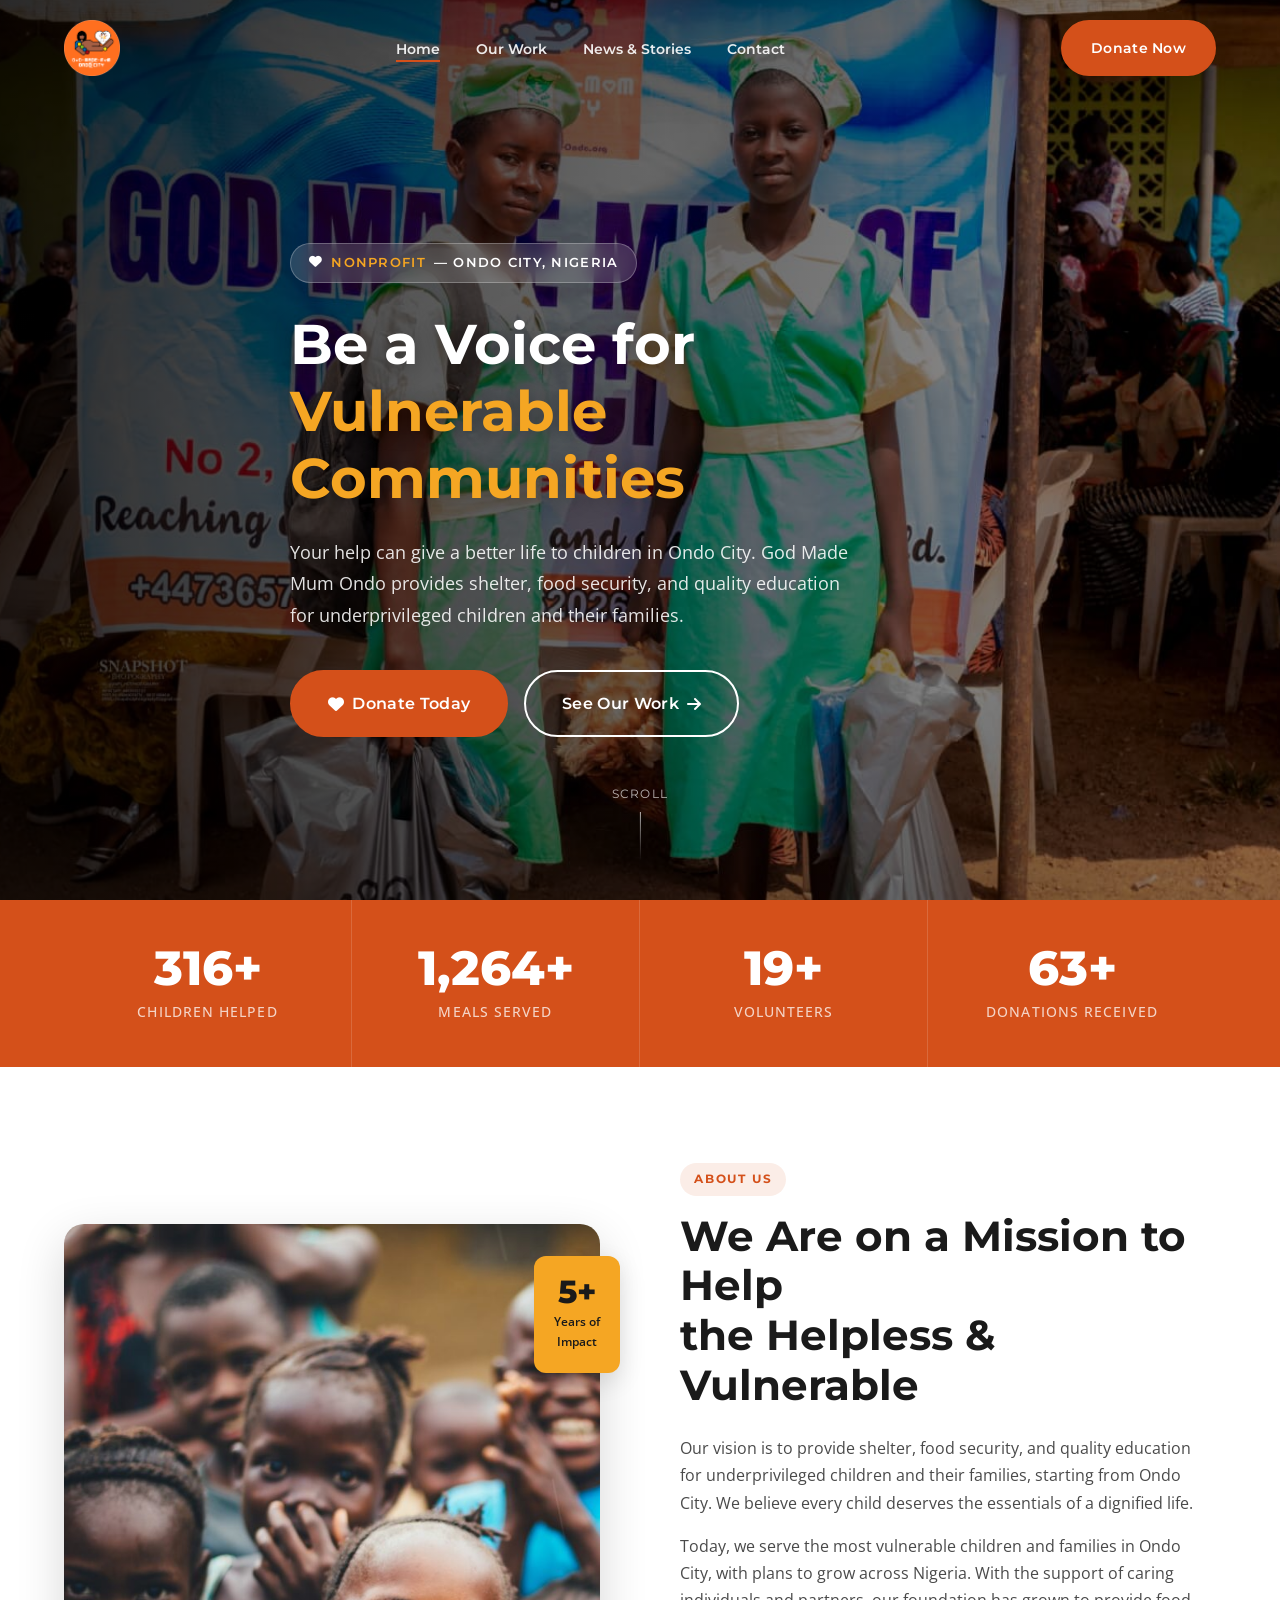
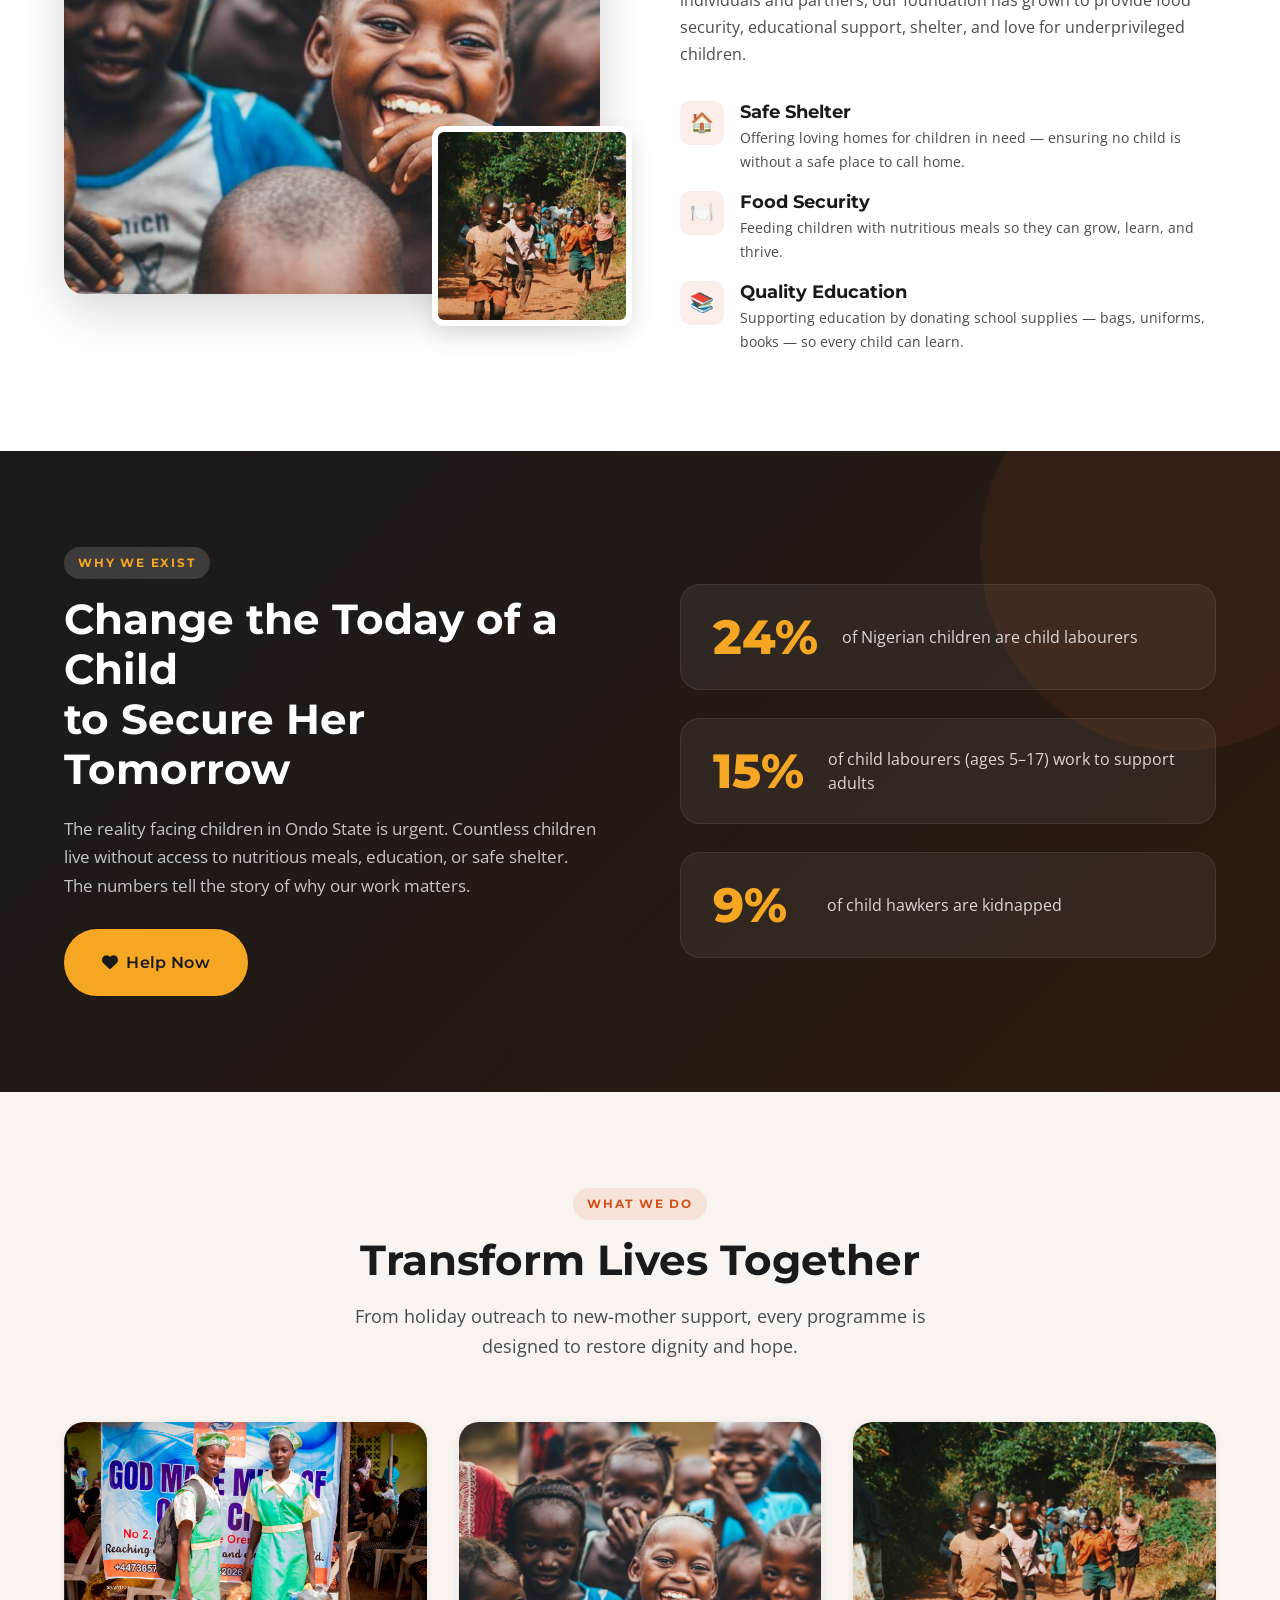
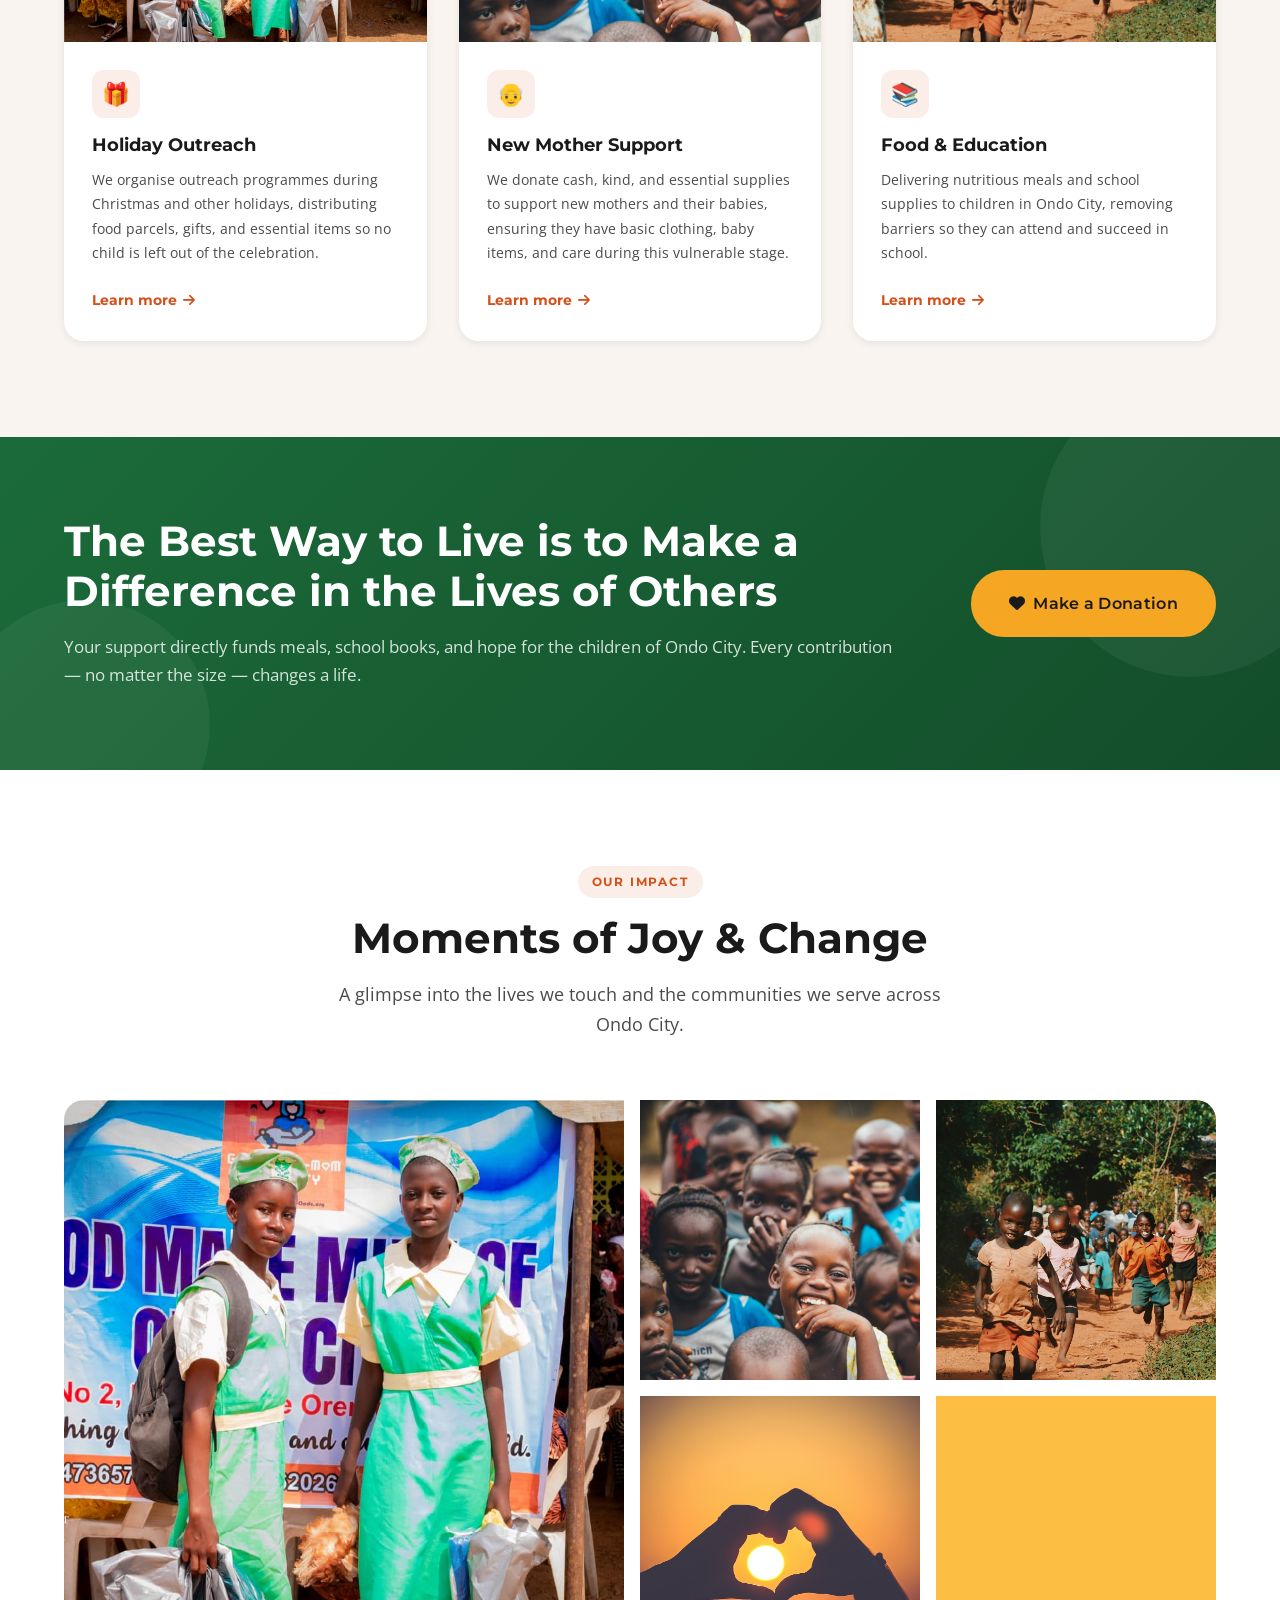
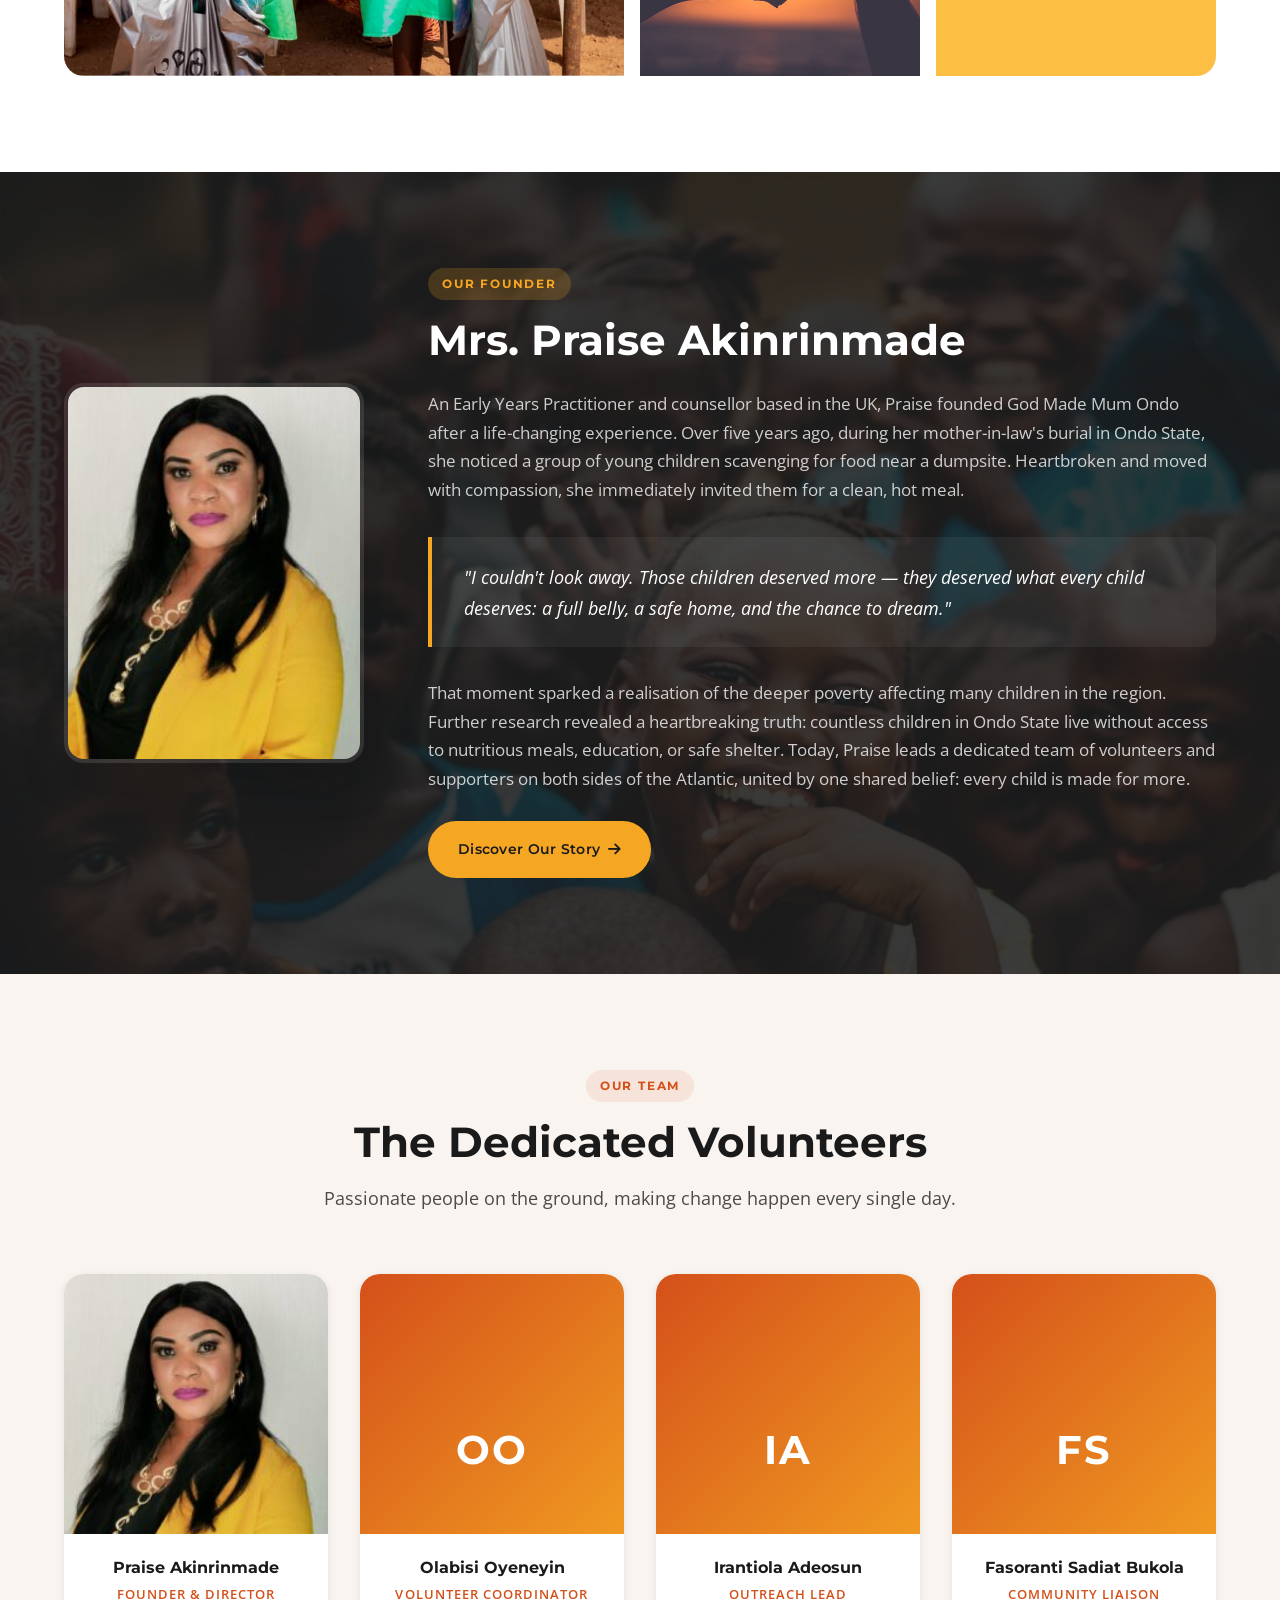
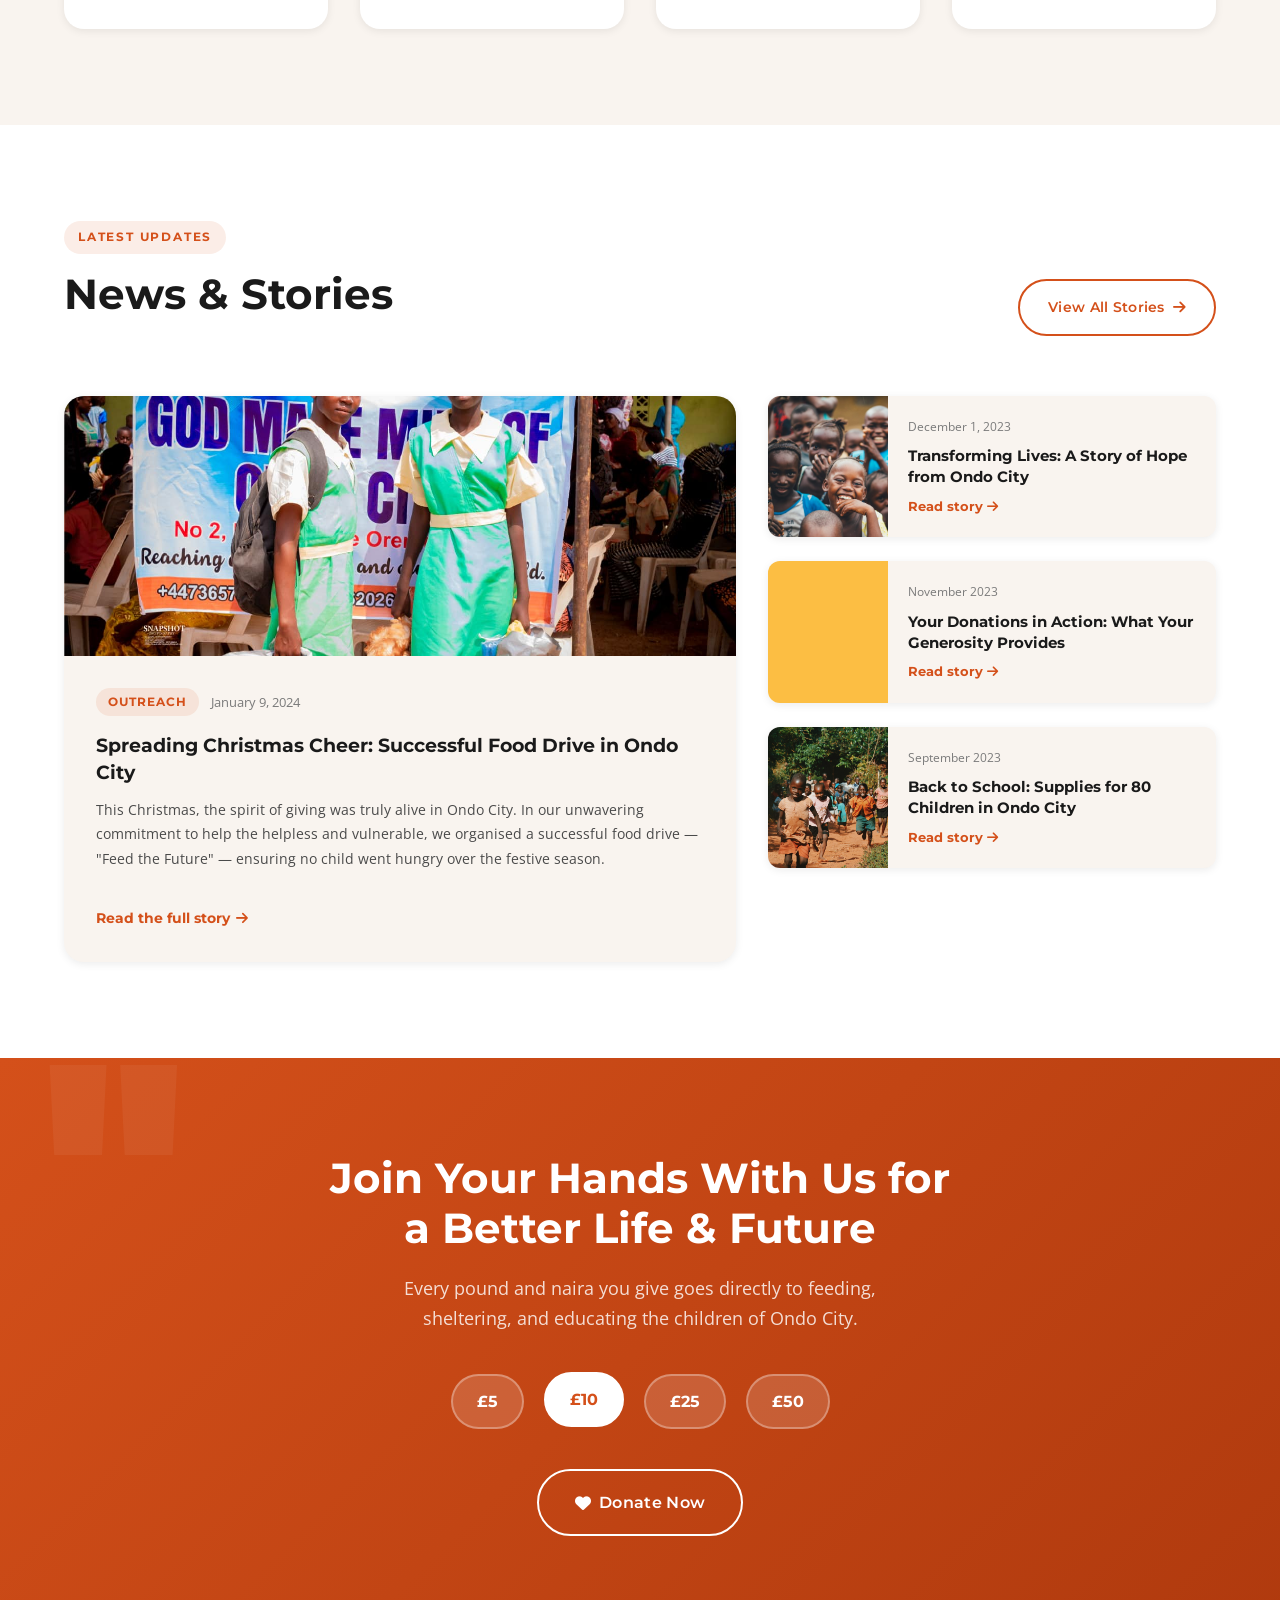
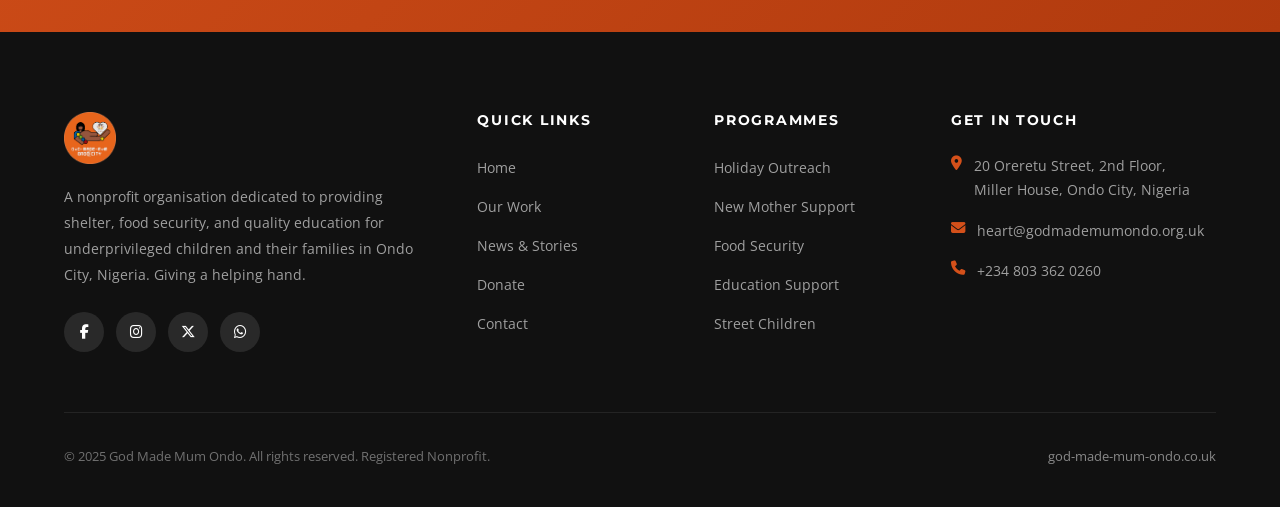
==== commit cb3cbc77: "Fix broken images by hosting all assets locally All images were referenced from the old WordPress si" ====
--- a/index.html
+++ b/index.html
@@ -17,7 +17,7 @@
   <!-- Stylesheet -->
   <link rel="stylesheet" href="styles.css" />
 
-  <link rel="icon" href="https://god-made-mum-ondo.co.uk/wp-content/uploads/2024/01/cropped-godmademum-logo.png" type="image/png" />
+  <link rel="icon" href="images/cropped-godmademum-logo.png" type="image/png" />
 </head>
 <body>
 
@@ -25,7 +25,7 @@
   <nav class="navbar">
     <div class="container navbar-inner">
       <a href="index.html" class="navbar-logo">
-        <img src="https://god-made-mum-ondo.co.uk/wp-content/uploads/2024/01/godmademum-logo.png" alt="God Made Mum Ondo" />
+        <img src="images/godmademum-logo.png" alt="God Made Mum Ondo" />
       </a>
 
       <ul class="navbar-nav">
@@ -119,7 +119,7 @@
         <div class="about-images fade-up">
           <img
             class="about-img-main"
-            src="https://god-made-mum-ondo.co.uk/wp-content/uploads/2024/01/cveoh_jjmee-1024x813.jpg"
+            src="images/cveoh_jjmee.jpg"
             alt="Children supported by God Made Mum Ondo"
           />
           <div class="about-badge">
@@ -128,7 +128,7 @@
           </div>
           <img
             class="about-img-accent"
-            src="https://god-made-mum-ondo.co.uk/wp-content/uploads/2024/01/zf9_yiaekjs.jpg"
+            src="images/zf9_yiaekjs.jpg"
             alt="Children running to school in Ondo City"
           />
         </div>
@@ -224,7 +224,7 @@
 
         <div class="program-card fade-up">
           <div class="program-card-img">
-            <img src="https://god-made-mum-ondo.co.uk/wp-content/uploads/2024/12/school-children-100.jpg" alt="Holiday outreach programme in Ondo City" />
+            <img src="images/school-children-100.jpg" alt="Holiday outreach programme in Ondo City" />
           </div>
           <div class="program-card-body">
             <div class="program-card-icon">&#127873;</div>
@@ -236,7 +236,7 @@
 
         <div class="program-card fade-up fade-up-delay-1">
           <div class="program-card-img">
-            <img src="https://god-made-mum-ondo.co.uk/wp-content/uploads/2024/01/cveoh_jjmee-1024x813.jpg" alt="Supporting mothers and children in Ondo" />
+            <img src="images/cveoh_jjmee.jpg" alt="Supporting mothers and children in Ondo" />
           </div>
           <div class="program-card-body">
             <div class="program-card-icon">&#128116;</div>
@@ -248,7 +248,7 @@
 
         <div class="program-card fade-up fade-up-delay-2">
           <div class="program-card-img">
-            <img src="https://god-made-mum-ondo.co.uk/wp-content/uploads/2024/01/zf9_yiaekjs.jpg" alt="Children heading to school in Ondo City" />
+            <img src="images/zf9_yiaekjs.jpg" alt="Children heading to school in Ondo City" />
           </div>
           <div class="program-card-body">
             <div class="program-card-icon">&#128218;</div>
@@ -293,23 +293,23 @@
 
       <div class="gallery-grid fade-up">
         <div class="gallery-item">
-          <img src="https://god-made-mum-ondo.co.uk/wp-content/uploads/2024/12/school-children-100.jpg" alt="School children at God Made Mum Ondo outreach event" />
+          <img src="images/school-children-100.jpg" alt="School children at God Made Mum Ondo outreach event" />
           <div class="gallery-overlay"></div>
         </div>
         <div class="gallery-item">
-          <img src="https://god-made-mum-ondo.co.uk/wp-content/uploads/2024/01/cveoh_jjmee-1024x813.jpg" alt="Smiling children in Ondo City" />
+          <img src="images/cveoh_jjmee.jpg" alt="Smiling children in Ondo City" />
           <div class="gallery-overlay"></div>
         </div>
         <div class="gallery-item">
-          <img src="https://god-made-mum-ondo.co.uk/wp-content/uploads/2024/01/zf9_yiaekjs.jpg" alt="Children running to school" />
+          <img src="images/zf9_yiaekjs.jpg" alt="Children running to school" />
           <div class="gallery-overlay"></div>
         </div>
         <div class="gallery-item">
-          <img src="https://god-made-mum-ondo.co.uk/wp-content/uploads/2024/01/2podhmrvlik.jpg" alt="Love and hope for Ondo's children" />
+          <img src="images/2podhmrvlik.jpg" alt="Love and hope for Ondo's children" />
           <div class="gallery-overlay"></div>
         </div>
         <div class="gallery-item">
-          <img src="https://god-made-mum-ondo.co.uk/wp-content/uploads/2024/01/box.jpg" alt="Donation boxes and supplies" />
+          <img src="images/box.jpg" alt="Donation boxes and supplies" />
           <div class="gallery-overlay"></div>
         </div>
       </div>
@@ -323,7 +323,7 @@
 
         <div class="founder-img fade-up">
           <img
-            src="https://god-made-mum-ondo.co.uk/wp-content/uploads/2024/12/Praise-Akinrinmade-225x300.jpeg"
+            src="images/Praise-Akinrinmade.jpeg"
             alt="Mrs. Praise Akinrinmade, Founder"
           />
         </div>
@@ -379,7 +379,7 @@
 
         <div class="team-card fade-up">
           <div class="team-card-img">
-            <img src="https://god-made-mum-ondo.co.uk/wp-content/uploads/2024/12/Praise-Akinrinmade-225x300.jpeg" alt="Praise Akinrinmade" />
+            <img src="images/Praise-Akinrinmade.jpeg" alt="Praise Akinrinmade" />
           </div>
           <div class="team-card-body">
             <h4>Praise Akinrinmade</h4>
@@ -436,7 +436,7 @@
 
         <div class="news-card fade-up">
           <div class="news-card-img">
-            <img src="https://god-made-mum-ondo.co.uk/wp-content/uploads/2024/12/school-children-100.jpg" alt="Christmas food drive in Ondo City" />
+            <img src="images/school-children-100.jpg" alt="Christmas food drive in Ondo City" />
           </div>
           <div class="news-card-body">
             <div class="news-card-meta">
@@ -457,7 +457,7 @@
         <div class="news-sidebar">
           <div class="news-mini fade-up fade-up-delay-1">
             <div class="news-mini-img">
-              <img src="https://god-made-mum-ondo.co.uk/wp-content/uploads/2024/01/cveoh_jjmee-1024x813.jpg" alt="Story of hope from Ondo City" />
+              <img src="images/cveoh_jjmee.jpg" alt="Story of hope from Ondo City" />
             </div>
             <div class="news-mini-body">
               <div class="news-date">December 1, 2023</div>
@@ -468,7 +468,7 @@
 
           <div class="news-mini fade-up fade-up-delay-2">
             <div class="news-mini-img">
-              <img src="https://god-made-mum-ondo.co.uk/wp-content/uploads/2024/01/box.jpg" alt="Donation drive" />
+              <img src="images/box.jpg" alt="Donation drive" />
             </div>
             <div class="news-mini-body">
               <div class="news-date">November 2023</div>
@@ -479,7 +479,7 @@
 
           <div class="news-mini fade-up fade-up-delay-3">
             <div class="news-mini-img">
-              <img src="https://god-made-mum-ondo.co.uk/wp-content/uploads/2024/01/zf9_yiaekjs.jpg" alt="Back to school programme" />
+              <img src="images/zf9_yiaekjs.jpg" alt="Back to school programme" />
             </div>
             <div class="news-mini-body">
               <div class="news-date">September 2023</div>
@@ -518,7 +518,7 @@
       <div class="footer-grid">
 
         <div class="footer-brand">
-          <img src="https://god-made-mum-ondo.co.uk/wp-content/uploads/2024/01/godmademum-logo.png" alt="God Made Mum Ondo" />
+          <img src="images/godmademum-logo.png" alt="God Made Mum Ondo" />
           <p>
             A nonprofit organisation dedicated to providing shelter, food security,
             and quality education for underprivileged children and their families
--- a/styles.css
+++ b/styles.css
@@ -224,7 +224,7 @@
 }
 
 .navbar:not(.scrolled) .navbar-logo img {
-  filter: brightness(0) invert(1);
+  /* logo stays as-is — orange circle is self-visible */
 }
 
 .navbar-nav {
@@ -359,7 +359,7 @@
 .hero-bg {
   position: absolute;
   inset: 0;
-  background-image: url('https://god-made-mum-ondo.co.uk/wp-content/uploads/2024/12/school-children-100.jpg');
+  background-image: url('images/school-children-100.jpg');
   background-size: cover;
   background-position: center;
   transform: scale(1.05);
@@ -371,10 +371,10 @@
   position: absolute;
   inset: 0;
   background: linear-gradient(
-    135deg,
-    rgba(26, 26, 26, 0.75) 0%,
-    rgba(212, 80, 26, 0.45) 60%,
-    rgba(26, 26, 26, 0.2) 100%
+    to right,
+    rgba(0, 0, 0, 0.78) 0%,
+    rgba(0, 0, 0, 0.55) 60%,
+    rgba(0, 0, 0, 0.35) 100%
   );
 }
 
@@ -1078,7 +1078,7 @@
   content: '';
   position: absolute;
   inset: 0;
-  background: url('https://god-made-mum-ondo.co.uk/wp-content/uploads/2024/01/cveoh_jjmee-1024x813.jpg') center/cover;
+  background: url('images/cveoh_jjmee.jpg') center/cover;
   opacity: 0.15;
 }
 
@@ -1203,7 +1203,7 @@
   height: 52px;
   width: auto;
   margin-bottom: 20px;
-  filter: brightness(0) invert(1);
+  /* logo stays as-is — orange circle is self-visible */
   opacity: 0.9;
 }
 
